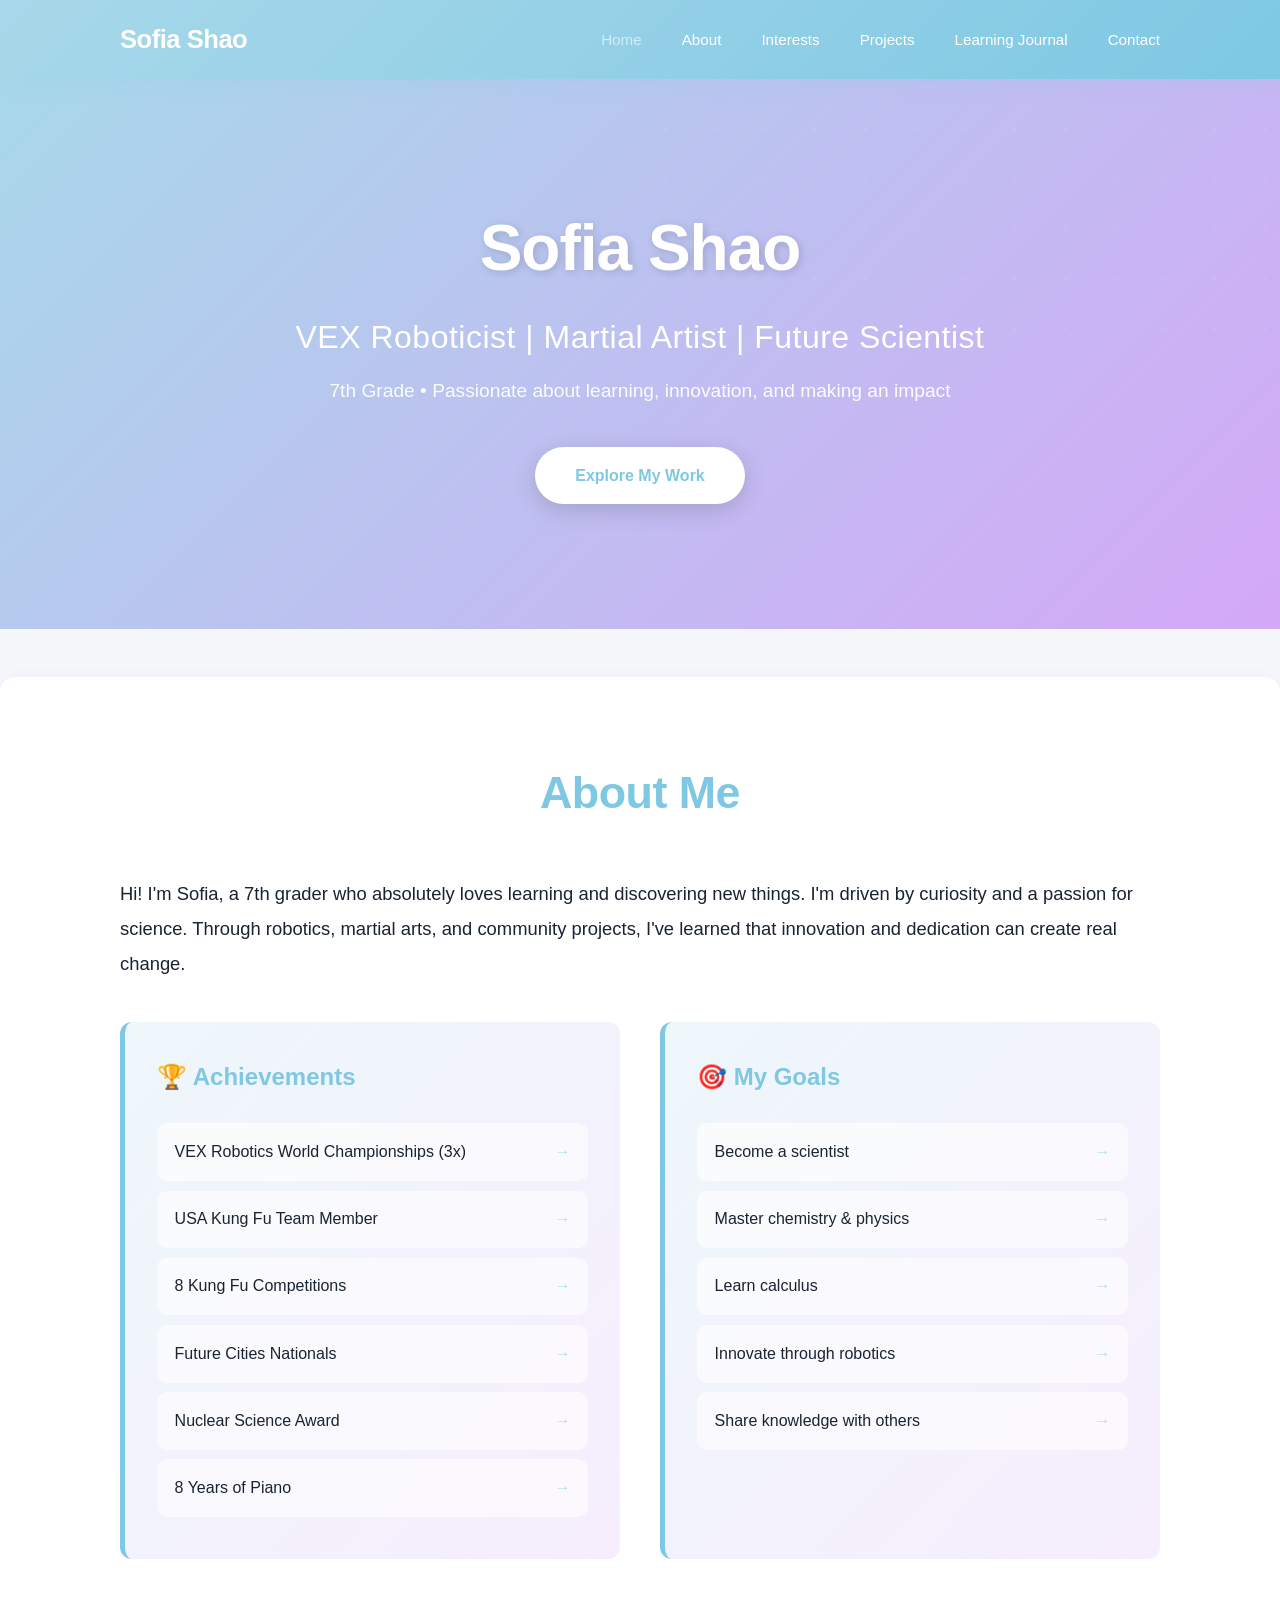
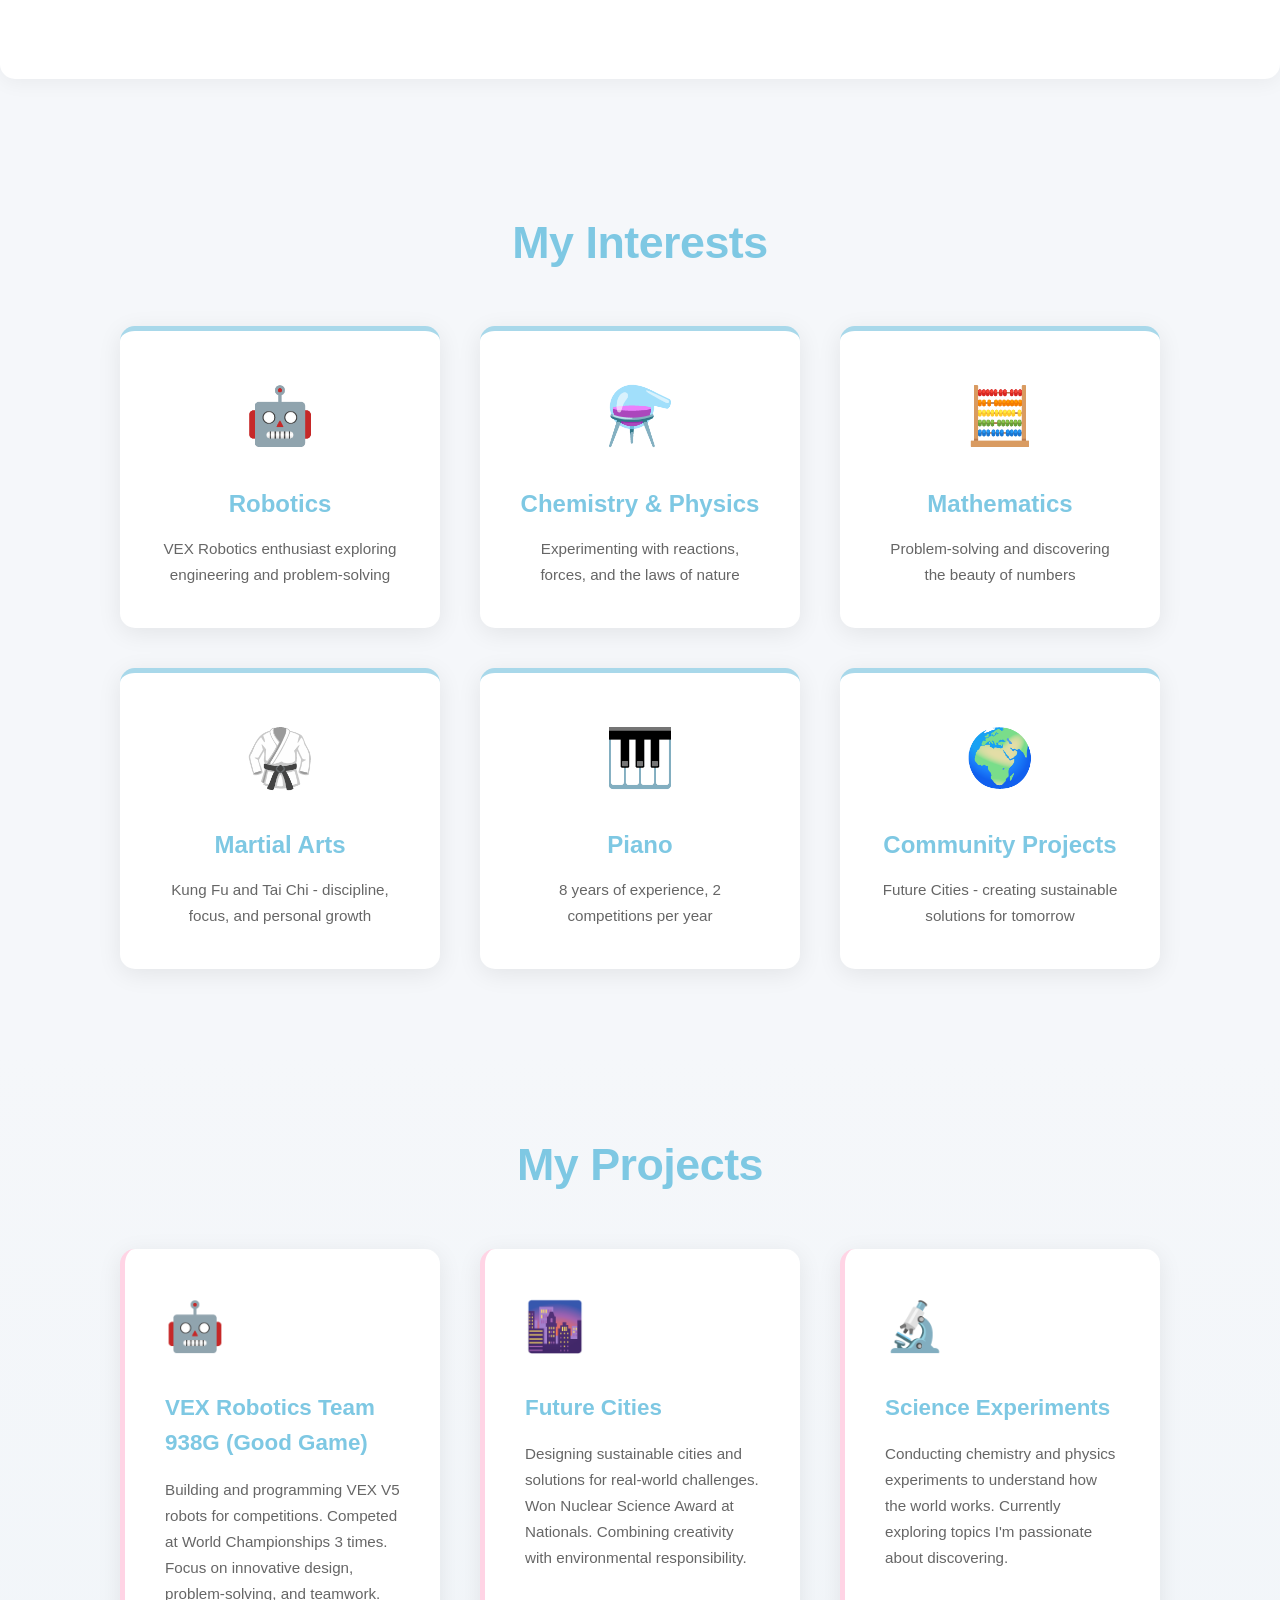
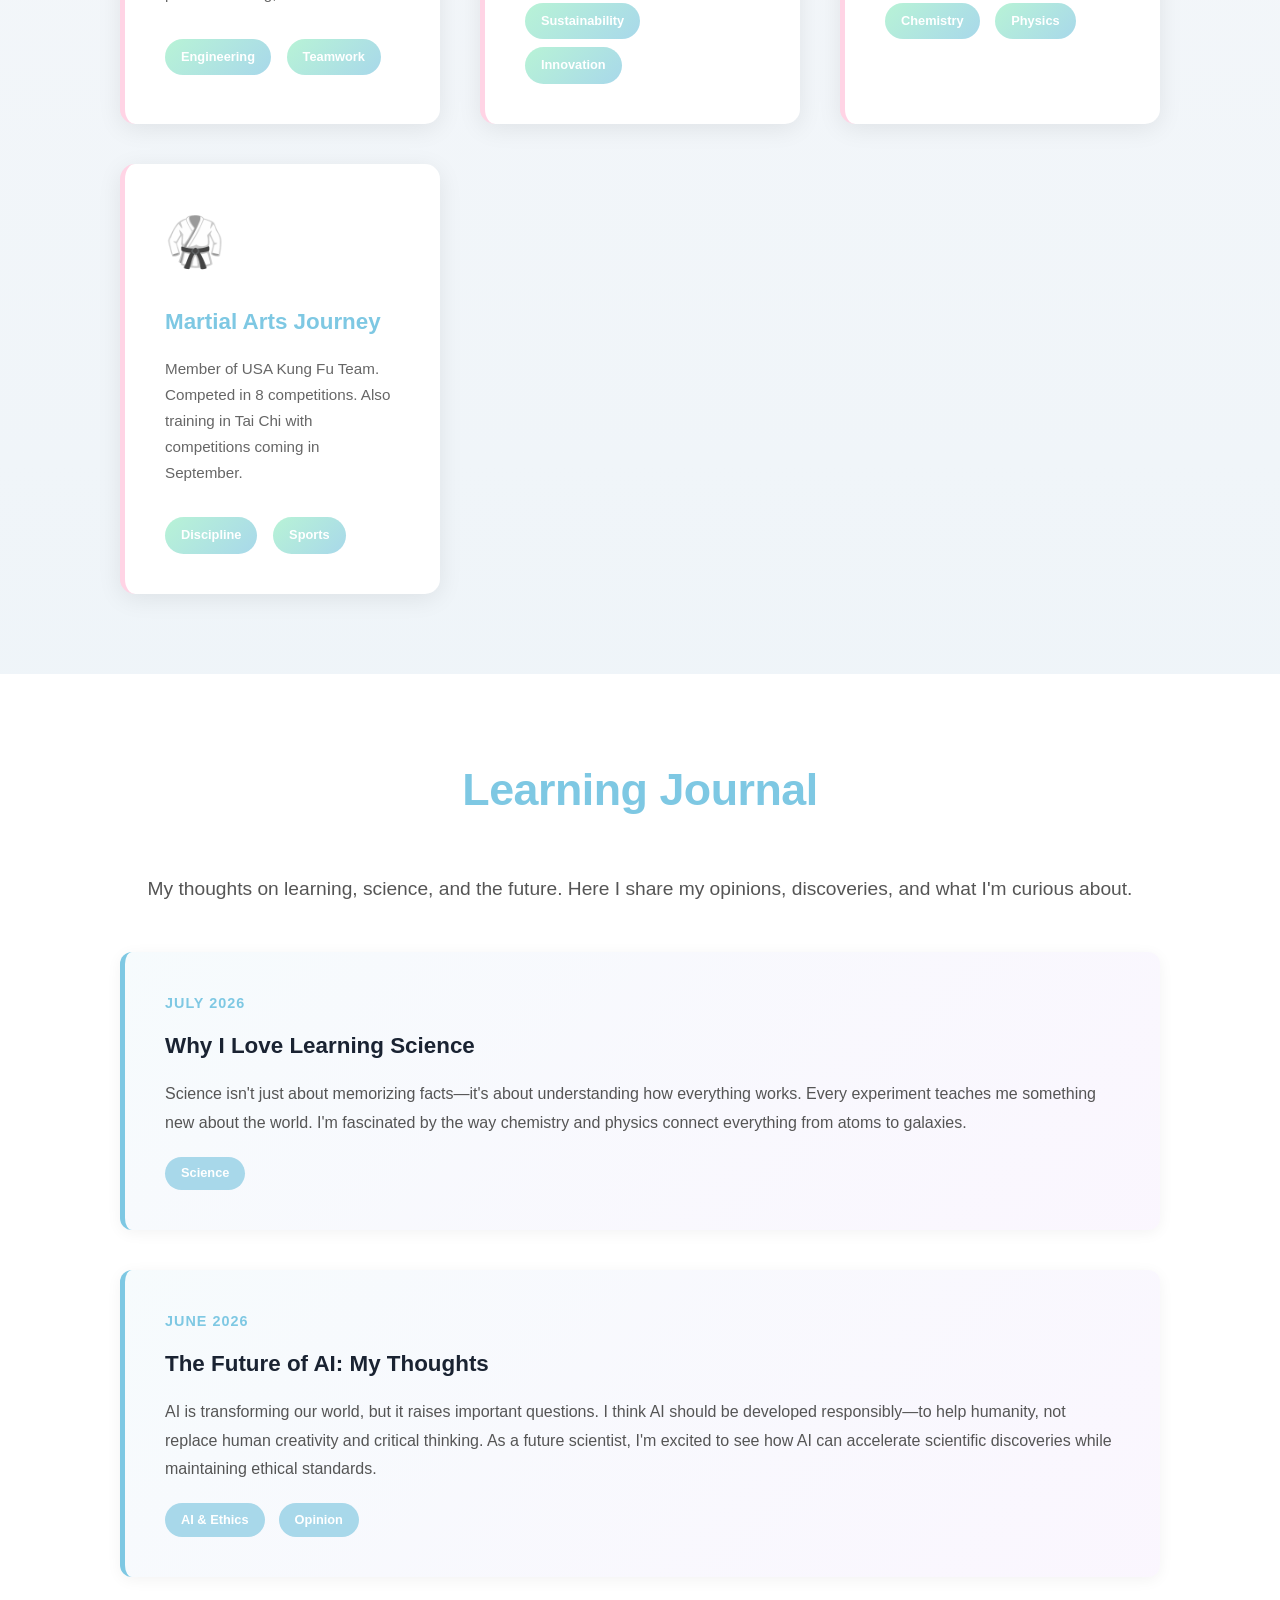
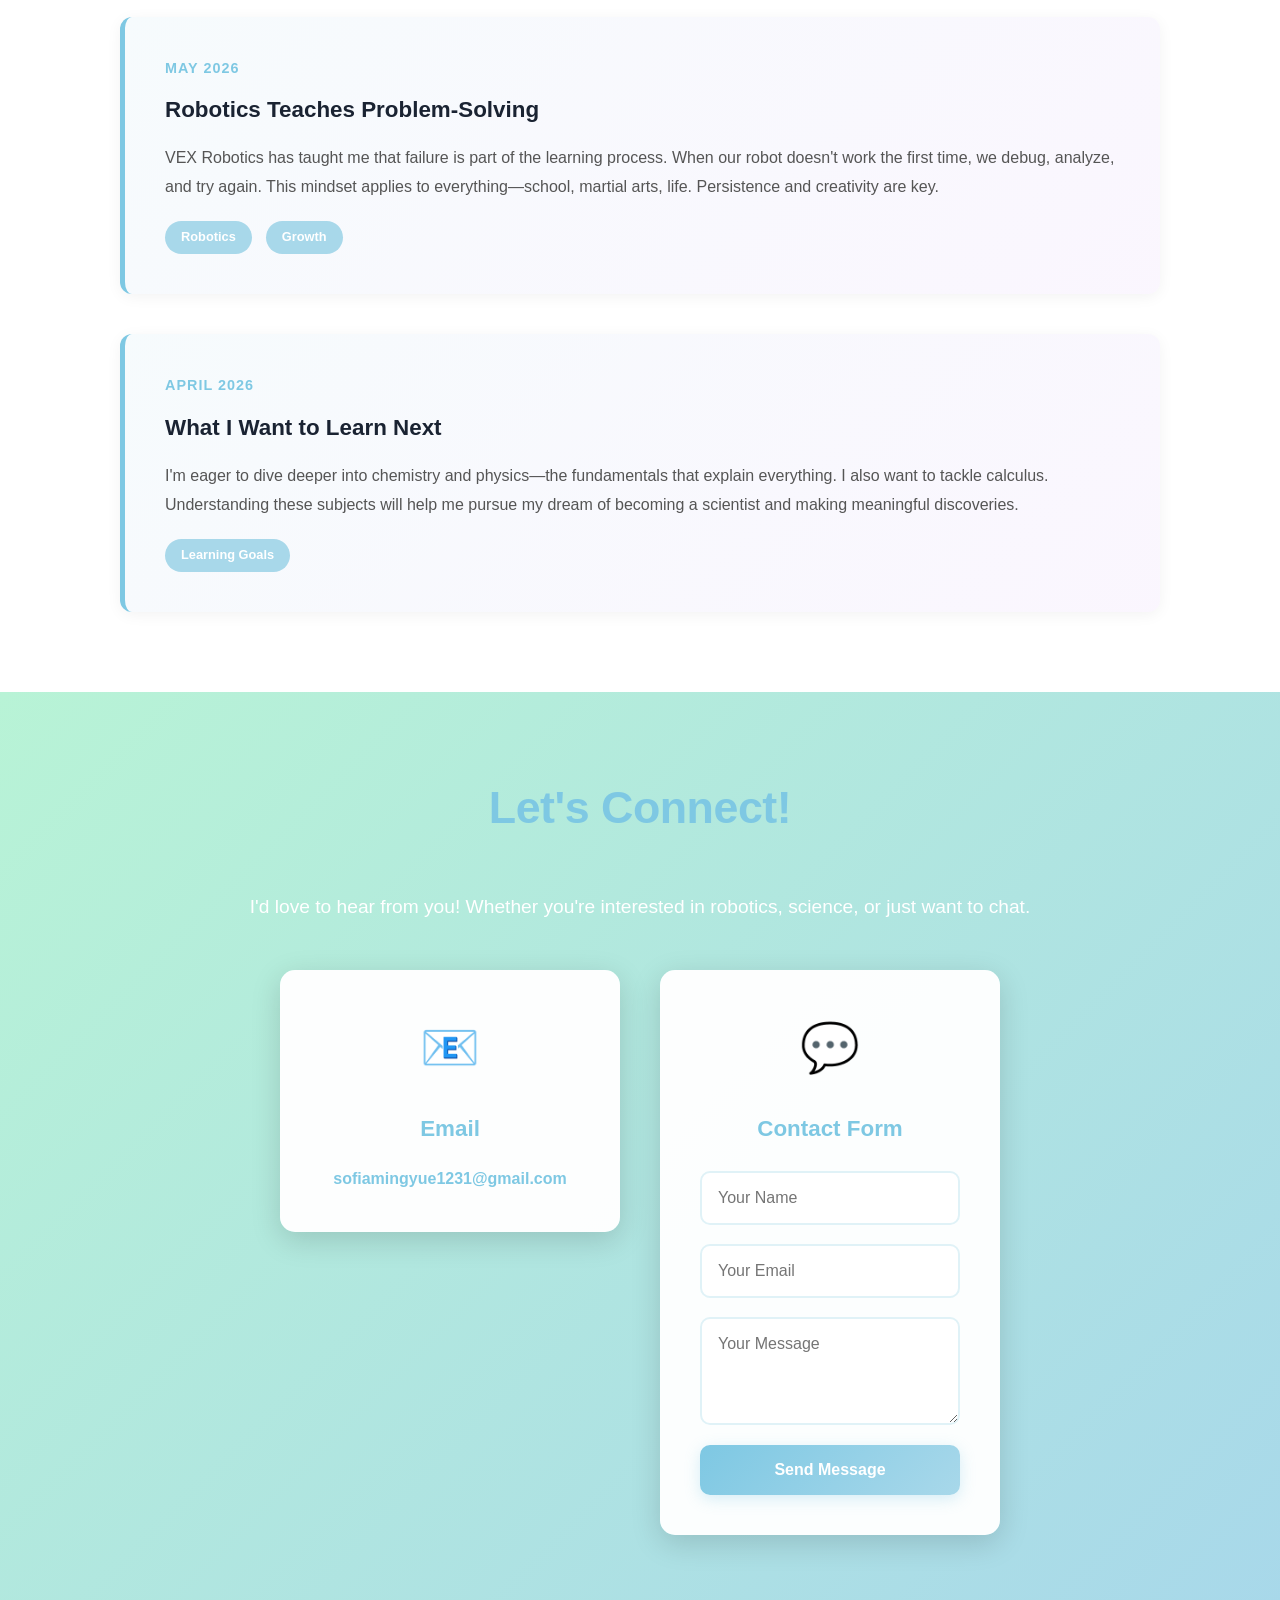
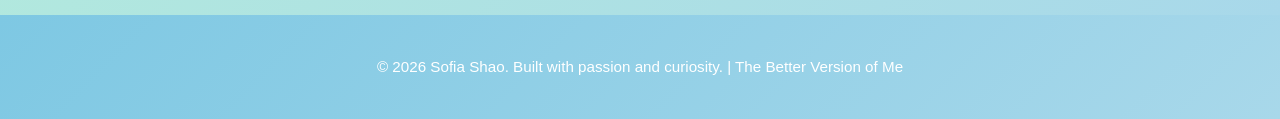
==== index.html @ 1c8fa4c9 "Make About list items clickable, each linking to its own detail page - Remove green checkmarks from " ====
<!DOCTYPE html>
<html lang="en">
<head>
    <meta charset="UTF-8">
    <meta name="viewport" content="width=device-width, initial-scale=1.0">
    <title>Sofia Shao - Future Scientist & Innovator</title>
    <link rel="stylesheet" href="style.css">
</head>
<body>
    <!-- NAVIGATION BAR -->
    <nav class="navbar">
        <div class="nav-container">
            <div class="logo">Sofia Shao</div>
            <ul class="nav-links">
                <li><a href="#home">Home</a></li>
                <li><a href="#about">About</a></li>
                <li><a href="#interests">Interests</a></li>
                <li><a href="#projects">Projects</a></li>
                <li><a href="#journal">Learning Journal</a></li>
                <li><a href="#contact">Contact</a></li>
            </ul>
        </div>
    </nav>

    <!-- HERO SECTION -->
    <section id="home" class="hero">
        <div class="hero-content">
            <h1 class="hero-title">Sofia Shao</h1>
            <p class="hero-subtitle">VEX Roboticist | Martial Artist | Future Scientist</p>
            <p class="hero-description">7th Grade • Passionate about learning, innovation, and making an impact</p>
            <a href="#projects" class="cta-button">Explore My Work</a>
        </div>
    </section>

    <!-- ABOUT ME SECTION -->
    <section id="about" class="about">
        <div class="container">
            <h2 class="section-title">About Me</h2>
            <div class="about-content">
                <p>Hi! I'm Sofia, a 7th grader who absolutely loves learning and discovering new things. I'm driven by curiosity and a passion for science. Through robotics, martial arts, and community projects, I've learned that innovation and dedication can create real change.</p>
                
                <div class="highlights">
                    <div class="highlight-box">
                        <h3>🏆 Achievements</h3>
                        <!-- Each item links to its own detail page in the details/ folder -->
                        <ul>
                            <li><a href="details/vex-robotics.html">VEX Robotics World Championships (3x)</a></li>
                            <li><a href="details/usa-kung-fu-team.html">USA Kung Fu Team Member</a></li>
                            <li><a href="details/kung-fu-competitions.html">8 Kung Fu Competitions</a></li>
                            <li><a href="details/future-cities.html">Future Cities Nationals</a></li>
                            <li><a href="details/nuclear-science-award.html">Nuclear Science Award</a></li>
                            <li><a href="details/piano.html">8 Years of Piano</a></li>
                        </ul>
                    </div>
                    <div class="highlight-box">
                        <h3>🎯 My Goals</h3>
                        <!-- Each item links to its own detail page in the details/ folder -->
                        <ul>
                            <li><a href="details/goal-scientist.html">Become a scientist</a></li>
                            <li><a href="details/goal-chemistry-physics.html">Master chemistry & physics</a></li>
                            <li><a href="details/goal-calculus.html">Learn calculus</a></li>
                            <li><a href="details/goal-robotics.html">Innovate through robotics</a></li>
                            <li><a href="details/goal-share-knowledge.html">Share knowledge with others</a></li>
                        </ul>
                    </div>
                </div>
            </div>
        </div>
    </section>

    <!-- INTERESTS SECTION -->
    <section id="interests" class="interests">
        <div class="container">
            <h2 class="section-title">My Interests</h2>
            <div class="interests-grid">
                <div class="interest-card">
                    <div class="interest-icon">🤖</div>
                    <h3>Robotics</h3>
                    <p>VEX Robotics enthusiast exploring engineering and problem-solving</p>
                </div>
                <div class="interest-card">
                    <div class="interest-icon">⚗️</div>
                    <h3>Chemistry & Physics</h3>
                    <p>Experimenting with reactions, forces, and the laws of nature</p>
                </div>
                <div class="interest-card">
                    <div class="interest-icon">🧮</div>
                    <h3>Mathematics</h3>
                    <p>Problem-solving and discovering the beauty of numbers</p>
                </div>
                <div class="interest-card">
                    <div class="interest-icon">🥋</div>
                    <h3>Martial Arts</h3>
                    <p>Kung Fu and Tai Chi - discipline, focus, and personal growth</p>
                </div>
                <div class="interest-card">
                    <div class="interest-icon">🎹</div>
                    <h3>Piano</h3>
                    <p>8 years of experience, 2 competitions per year</p>
                </div>
                <div class="interest-card">
                    <div class="interest-icon">🌍</div>
                    <h3>Community Projects</h3>
                    <p>Future Cities - creating sustainable solutions for tomorrow</p>
                </div>
            </div>
        </div>
    </section>

    <!-- PROJECTS SECTION -->
    <section id="projects" class="projects">
        <div class="container">
            <h2 class="section-title">My Projects</h2>
            <div class="projects-grid">
                <div class="project-card">
                    <div class="project-icon">🤖</div>
                    <h3>VEX Robotics Team 938G (Good Game)</h3>
                    <p>Building and programming VEX V5 robots for competitions. Competed at World Championships 3 times. Focus on innovative design, problem-solving, and teamwork.</p>
                    <span class="project-tag">Engineering</span>
                    <span class="project-tag">Teamwork</span>
                </div>
                <div class="project-card">
                    <div class="project-icon">🌆</div>
                    <h3>Future Cities</h3>
                    <p>Designing sustainable cities and solutions for real-world challenges. Won Nuclear Science Award at Nationals. Combining creativity with environmental responsibility.</p>
                    <span class="project-tag">Sustainability</span>
                    <span class="project-tag">Innovation</span>
                </div>
                <div class="project-card">
                    <div class="project-icon">🔬</div>
                    <h3>Science Experiments</h3>
                    <p>Conducting chemistry and physics experiments to understand how the world works. Currently exploring topics I'm passionate about discovering.</p>
                    <span class="project-tag">Chemistry</span>
                    <span class="project-tag">Physics</span>
                </div>
                <div class="project-card">
                    <div class="project-icon">🥋</div>
                    <h3>Martial Arts Journey</h3>
                    <p>Member of USA Kung Fu Team. Competed in 8 competitions. Also training in Tai Chi with competitions coming in September.</p>
                    <span class="project-tag">Discipline</span>
                    <span class="project-tag">Sports</span>
                </div>
            </div>
        </div>
    </section>

    <!-- LEARNING JOURNAL SECTION -->
    <section id="journal" class="journal">
        <div class="container">
            <h2 class="section-title">Learning Journal</h2>
            <p class="journal-intro">My thoughts on learning, science, and the future. Here I share my opinions, discoveries, and what I'm curious about.</p>
            
            <div class="journal-entries">
                <div class="journal-entry">
                    <div class="entry-date">July 2026</div>
                    <h3>Why I Love Learning Science</h3>
                    <p>Science isn't just about memorizing facts—it's about understanding how everything works. Every experiment teaches me something new about the world. I'm fascinated by the way chemistry and physics connect everything from atoms to galaxies.</p>
                    <span class="entry-tag">Science</span>
                </div>

                <div class="journal-entry">
                    <div class="entry-date">June 2026</div>
                    <h3>The Future of AI: My Thoughts</h3>
                    <p>AI is transforming our world, but it raises important questions. I think AI should be developed responsibly—to help humanity, not replace human creativity and critical thinking. As a future scientist, I'm excited to see how AI can accelerate scientific discoveries while maintaining ethical standards.</p>
                    <span class="entry-tag">AI & Ethics</span>
                    <span class="entry-tag">Opinion</span>
                </div>

                <div class="journal-entry">
                    <div class="entry-date">May 2026</div>
                    <h3>Robotics Teaches Problem-Solving</h3>
                    <p>VEX Robotics has taught me that failure is part of the learning process. When our robot doesn't work the first time, we debug, analyze, and try again. This mindset applies to everything—school, martial arts, life. Persistence and creativity are key.</p>
                    <span class="entry-tag">Robotics</span>
                    <span class="entry-tag">Growth</span>
                </div>

                <div class="journal-entry">
                    <div class="entry-date">April 2026</div>
                    <h3>What I Want to Learn Next</h3>
                    <p>I'm eager to dive deeper into chemistry and physics—the fundamentals that explain everything. I also want to tackle calculus. Understanding these subjects will help me pursue my dream of becoming a scientist and making meaningful discoveries.</p>
                    <span class="entry-tag">Learning Goals</span>
                </div>
            </div>
        </div>
    </section>

    <!-- CONTACT SECTION -->
    <section id="contact" class="contact">
        <div class="container">
            <h2 class="section-title">Let's Connect!</h2>
            <p class="contact-intro">I'd love to hear from you! Whether you're interested in robotics, science, or just want to chat.</p>
            
            <div class="contact-methods">
                <div class="contact-card">
                    <div class="contact-icon">📧</div>
                    <h3>Email</h3>
                    <p><a href="mailto:sofiamingyue1231@gmail.com">sofiamingyue1231@gmail.com</a></p>
                </div>

                <div class="contact-card">
                    <div class="contact-icon">💬</div>
                    <h3>Contact Form</h3>
                    <form class="contact-form" action="https://formspree.io/f/mykqqjeo" method="POST">
                        <input type="text" name="name" placeholder="Your Name" required>
                        <input type="email" name="email" placeholder="Your Email" required>
                        <textarea name="message" placeholder="Your Message" rows="4" required></textarea>
                        <button type="submit" class="submit-button">Send Message</button>
                    </form>
                </div>
            </div>
        </div>
    </section>

    <!-- FOOTER -->
    <footer class="footer">
        <div class="container">
            <p>&copy; 2026 Sofia Shao. Built with passion and curiosity. | The Better Version of Me</p>
        </div>
    </footer>

    <script src="script.js"></script>
</body>
</html>
---- style.css ----
/* ===================================
   GENERAL STYLES & VARIABLES
   =================================== */

:root {
    /* Color palette - light blue and pastel colors */
    --primary-blue: #a8d8ea;
    --secondary-blue: #7ec8e3;
    --accent-pink: #ffd4e5;
    --accent-purple: #d4a8f7;
    --accent-green: #b8f3d6;
    --white: #ffffff;
    --dark-text: #1a2332;
    --light-gray: #f5f7fa;
    --border-color: #e0f2f7;
}

* {
    margin: 0;
    padding: 0;
    box-sizing: border-box;
}

html {
    scroll-behavior: smooth;
}

body {
    font-family: 'Segoe UI', Tahoma, Geneva, Verdana, sans-serif;
    color: var(--dark-text);
    background-color: var(--light-gray);
    line-height: 1.6;
}

.container {
    max-width: 1100px;
    margin: 0 auto;
    padding: 0 30px;
}

/* ===================================
   NAVIGATION BAR
   =================================== */

.navbar {
    background: linear-gradient(135deg, var(--primary-blue) 0%, var(--secondary-blue) 100%);
    padding: 1.2rem 0;
    position: sticky;
    top: 0;
    box-shadow: 0 4px 20px rgba(126, 200, 227, 0.15);
    z-index: 1000;
}

.nav-container {
    max-width: 1100px;
    margin: 0 auto;
    padding: 0 30px;
    display: flex;
    justify-content: space-between;
    align-items: center;
}

.logo {
    font-size: 1.6rem;
    font-weight: 700;
    color: var(--white);
    letter-spacing: -0.5px;
}

.nav-links {
    display: flex;
    list-style: none;
    gap: 2.5rem;
}

.nav-links a {
    color: var(--white);
    text-decoration: none;
    font-weight: 500;
    font-size: 0.95rem;
    transition: opacity 0.3s ease, text-shadow 0.3s ease;
}

.nav-links a:hover {
    opacity: 0.85;
    text-shadow: 0 2px 8px rgba(0, 0, 0, 0.15);
}

/* Mobile responsive - hide nav on small screens */
@media (max-width: 768px) {
    .nav-links {
        gap: 1.2rem;
        font-size: 0.9rem;
    }
    
    .logo {
        font-size: 1.3rem;
    }
}

/* ===================================
   HERO SECTION
   =================================== */

.hero {
    background: linear-gradient(135deg, var(--primary-blue) 0%, var(--accent-purple) 100%);
    color: var(--white);
    padding: 7rem 30px;
    text-align: center;
    min-height: 550px;
    display: flex;
    align-items: center;
    justify-content: center;
    position: relative;
    overflow: hidden;
}

.hero::before {
    content: '';
    position: absolute;
    top: -50%;
    right: -50%;
    width: 100%;
    height: 100%;
    background: radial-gradient(circle, rgba(255,255,255,0.1) 1px, transparent 1px);
    background-size: 50px 50px;
}

.hero-content {
    animation: fadeInDown 1s ease-out;
    position: relative;
    z-index: 1;
}

.hero-title {
    font-size: 4rem;
    font-weight: 800;
    margin-bottom: 0.8rem;
    text-shadow: 2px 2px 8px rgba(0, 0, 0, 0.15);
    letter-spacing: -1px;
}

.hero-subtitle {
    font-size: 2rem;
    margin-bottom: 0.8rem;
    font-weight: 400;
    letter-spacing: 0.5px;
}

.hero-description {
    font-size: 1.2rem;
    margin-bottom: 2.5rem;
    opacity: 0.95;
    font-weight: 300;
}

.cta-button {
    display: inline-block;
    background-color: var(--white);
    color: var(--secondary-blue);
    padding: 1rem 2.5rem;
    border-radius: 50px;
    text-decoration: none;
    font-weight: 700;
    transition: transform 0.3s ease, box-shadow 0.3s ease;
    box-shadow: 0 6px 25px rgba(0, 0, 0, 0.15);
    font-size: 1rem;
    /* position + overflow let the ripple effect stay inside the button */
    position: relative;
    overflow: hidden;
}

.cta-button:hover {
    transform: translateY(-4px);
    box-shadow: 0 10px 35px rgba(0, 0, 0, 0.25);
}

/* ===================================
   SECTION TITLES
   =================================== */

.section-title {
    font-size: 2.8rem;
    color: var(--secondary-blue);
    margin-bottom: 3rem;
    text-align: center;
    font-weight: 800;
    letter-spacing: -0.5px;
}

/* ===================================
   ABOUT ME SECTION
   =================================== */

.about {
    padding: 5rem 30px;
    background-color: var(--white);
    margin: 3rem 0;
    border-radius: 15px;
    box-shadow: 0 4px 20px rgba(0, 0, 0, 0.05);
}

.about-content {
    font-size: 1.15rem;
    line-height: 1.9;
    margin-bottom: 2.5rem;
    color: var(--dark-text);
}

.highlights {
    display: grid;
    grid-template-columns: 1fr 1fr;
    gap: 2.5rem;
    margin-top: 2.5rem;
}

.highlight-box {
    background: linear-gradient(135deg, rgba(168, 216, 234, 0.2) 0%, rgba(212, 168, 247, 0.2) 100%);
    padding: 2rem;
    border-radius: 12px;
    border-left: 5px solid var(--secondary-blue);
    transition: transform 0.3s ease;
}

.highlight-box:hover {
    transform: translateX(5px);
}

.highlight-box h3 {
    color: var(--secondary-blue);
    margin-bottom: 1.5rem;
    font-size: 1.5rem;
    font-weight: 700;
}

.highlight-box ul {
    list-style: none;
}

.highlight-box li {
    margin: 0.6rem 0;
    font-size: 1rem;
}

/* Each list item is now a clickable "button" that opens its detail page.
   The green checkmark was removed and replaced with a hover arrow (→). */
.highlight-box li a {
    display: flex;
    align-items: center;
    justify-content: space-between;
    gap: 0.8rem;
    padding: 0.85rem 1.1rem;
    background-color: rgba(255, 255, 255, 0.65);
    border-radius: 10px;
    color: var(--dark-text);
    text-decoration: none;
    font-weight: 500;
    transition: background-color 0.25s ease, transform 0.25s ease, box-shadow 0.25s ease;
}

.highlight-box li a:hover {
    background-color: var(--white);
    transform: translateX(4px);
    box-shadow: 0 4px 15px rgba(126, 200, 227, 0.25);
}

/* The little arrow that shows the item is clickable */
.highlight-box li a::after {
    content: "→";
    color: var(--secondary-blue);
    font-weight: 700;
    opacity: 0.55;
    transition: transform 0.25s ease, opacity 0.25s ease;
}

.highlight-box li a:hover::after {
    transform: translateX(4px);
    opacity: 1;
}

@media (max-width: 768px) {
    .highlights {
        grid-template-columns: 1fr;
    }
    
    .section-title {
        font-size: 2.2rem;
    }
}

/* ===================================
   INTERESTS SECTION
   =================================== */

.interests {
    padding: 5rem 30px;
}

.interests-grid {
    display: grid;
    grid-template-columns: repeat(auto-fit, minmax(300px, 1fr));
    gap: 2.5rem;
}

.interest-card {
    background-color: var(--white);
    padding: 2.5rem;
    border-radius: 15px;
    text-align: center;
    box-shadow: 0 5px 25px rgba(0, 0, 0, 0.08);
    transition: transform 0.3s ease, box-shadow 0.3s ease;
    border-top: 5px solid var(--primary-blue);
}

.interest-card:hover {
    transform: translateY(-8px);
    box-shadow: 0 15px 40px rgba(126, 200, 227, 0.2);
}

.interest-icon {
    font-size: 3.5rem;
    margin-bottom: 1.5rem;
}

.interest-card h3 {
    color: var(--secondary-blue);
    margin-bottom: 0.8rem;
    font-size: 1.5rem;
    font-weight: 700;
}

.interest-card p {
    color: #666;
    font-size: 0.95rem;
    line-height: 1.7;
}

/* ===================================
   PROJECTS SECTION
   =================================== */

.projects {
    padding: 5rem 30px;
    background: linear-gradient(180deg, var(--light-gray) 0%, rgba(168, 216, 234, 0.08) 100%);
}

.projects-grid {
    display: grid;
    grid-template-columns: repeat(auto-fit, minmax(300px, 1fr));
    gap: 2.5rem;
}

.project-card {
    background-color: var(--white);
    padding: 2.5rem;
    border-radius: 15px;
    box-shadow: 0 5px 25px rgba(0, 0, 0, 0.08);
    transition: transform 0.3s ease, box-shadow 0.3s ease;
    border-left: 5px solid var(--accent-pink);
}

.project-card:hover {
    transform: translateY(-8px);
    box-shadow: 0 15px 40px rgba(255, 212, 229, 0.2);
}

.project-icon {
    font-size: 3rem;
    margin-bottom: 1.5rem;
}

.project-card h3 {
    color: var(--secondary-blue);
    margin-bottom: 1rem;
    font-size: 1.4rem;
    font-weight: 700;
}

.project-card p {
    color: #666;
    margin-bottom: 1.5rem;
    font-size: 0.95rem;
    line-height: 1.7;
}

.project-tag {
    display: inline-block;
    background: linear-gradient(135deg, var(--accent-green), var(--primary-blue));
    color: var(--white);
    padding: 0.5rem 1rem;
    border-radius: 25px;
    font-size: 0.8rem;
    margin-right: 0.7rem;
    margin-top: 0.5rem;
    font-weight: 600;
}

/* ===================================
   LEARNING JOURNAL SECTION
   =================================== */

.journal {
    padding: 5rem 30px;
    background-color: var(--white);
}

.journal-intro {
    text-align: center;
    font-size: 1.2rem;
    color: #555;
    margin-bottom: 3rem;
    font-weight: 300;
}

.journal-entries {
    display: grid;
    grid-template-columns: 1fr;
    gap: 2.5rem;
}

.journal-entry {
    background: linear-gradient(135deg, rgba(168, 216, 234, 0.1) 0%, rgba(212, 168, 247, 0.1) 100%);
    padding: 2.5rem;
    border-radius: 12px;
    border-left: 5px solid var(--secondary-blue);
    transition: transform 0.3s ease, box-shadow 0.3s ease;
    box-shadow: 0 3px 15px rgba(0, 0, 0, 0.05);
}

.journal-entry:hover {
    transform: translateX(8px);
    box-shadow: 0 8px 25px rgba(126, 200, 227, 0.15);
}

.entry-date {
    color: var(--secondary-blue);
    font-weight: 700;
    font-size: 0.9rem;
    margin-bottom: 0.8rem;
    text-transform: uppercase;
    letter-spacing: 1px;
}

.journal-entry h3 {
    color: var(--dark-text);
    margin-bottom: 1rem;
    font-size: 1.4rem;
    font-weight: 700;
}

.journal-entry p {
    color: #555;
    line-height: 1.8;
    margin-bottom: 1.2rem;
}

.entry-tag {
    display: inline-block;
    background-color: var(--primary-blue);
    color: var(--white);
    padding: 0.4rem 1rem;
    border-radius: 20px;
    font-size: 0.8rem;
    margin-right: 0.6rem;
    font-weight: 600;
}

/* ===================================
   CONTACT SECTION
   =================================== */

.contact {
    padding: 5rem 30px;
    background: linear-gradient(135deg, var(--accent-green) 0%, var(--primary-blue) 100%);
    color: var(--white);
}

.contact-intro {
    text-align: center;
    font-size: 1.2rem;
    margin-bottom: 3rem;
    font-weight: 300;
}

.contact-methods {
    display: grid;
    grid-template-columns: repeat(auto-fit, minmax(300px, 1fr));
    gap: 2.5rem;
    /* auto side-margins center the two cards so they don't stretch too wide */
    margin: 2.5rem auto 0;
    max-width: 720px;
    /* 'start' lets each card shrink to its own height instead of
       stretching tall and leaving empty space (e.g. the short Email card) */
    align-items: start;
}

.contact-card {
    background-color: rgba(255, 255, 255, 0.97);
    color: var(--dark-text);
    padding: 2.5rem;
    border-radius: 15px;
    text-align: center;
    box-shadow: 0 8px 30px rgba(0, 0, 0, 0.15);
    transition: transform 0.3s ease, box-shadow 0.3s ease;
}

.contact-card:hover {
    transform: translateY(-8px);
    box-shadow: 0 15px 45px rgba(0, 0, 0, 0.2);
}

.contact-icon {
    font-size: 3rem;
    margin-bottom: 1.5rem;
}

.contact-card h3 {
    color: var(--secondary-blue);
    margin-bottom: 1.2rem;
    font-size: 1.4rem;
    font-weight: 700;
}

.contact-card a {
    color: var(--secondary-blue);
    text-decoration: none;
    font-weight: 700;
    transition: opacity 0.3s ease;
    font-size: 1rem;
}

.contact-card a:hover {
    opacity: 0.75;
}

.contact-note {
    font-size: 0.8rem;
    color: #999;
    margin-top: 0.7rem;
}

.social-links {
    display: flex;
    justify-content: center;
    gap: 1.2rem;
    margin: 1.5rem 0;
}

.social-link {
    display: inline-block;
    background: linear-gradient(135deg, var(--primary-blue), var(--secondary-blue));
    color: var(--white);
    padding: 0.7rem 1.4rem;
    border-radius: 25px;
    text-decoration: none;
    font-weight: 700;
    transition: transform 0.3s ease, box-shadow 0.3s ease;
    font-size: 0.95rem;
    box-shadow: 0 4px 15px rgba(0, 0, 0, 0.1);
}

.social-link:hover {
    transform: scale(1.08);
    box-shadow: 0 6px 20px rgba(0, 0, 0, 0.15);
}

/* CONTACT FORM STYLES */

.contact-form {
    display: flex;
    flex-direction: column;
    gap: 1.2rem;
    margin-top: 1.5rem;
}

.contact-form input,
.contact-form textarea {
    padding: 1rem;
    border: 2px solid var(--border-color);
    border-radius: 10px;
    font-family: inherit;
    font-size: 1rem;
    transition: border-color 0.3s ease, box-shadow 0.3s ease;
    background-color: rgba(255, 255, 255, 0.98);
}

.contact-form input:focus,
.contact-form textarea:focus {
    outline: none;
    border-color: var(--secondary-blue);
    box-shadow: 0 0 0 3px rgba(126, 200, 227, 0.1);
}

.submit-button {
    background: linear-gradient(135deg, var(--secondary-blue), var(--primary-blue));
    color: var(--white);
    padding: 1rem;
    border: none;
    border-radius: 10px;
    font-weight: 700;
    cursor: pointer;
    transition: transform 0.3s ease, box-shadow 0.3s ease;
    font-size: 1rem;
    box-shadow: 0 4px 15px rgba(126, 200, 227, 0.3);
    /* position + overflow let the ripple effect stay inside the button */
    position: relative;
    overflow: hidden;
}

.submit-button:hover {
    transform: translateY(-3px);
    box-shadow: 0 8px 25px rgba(126, 200, 227, 0.5);
}

/* ===================================
   RIPPLE EFFECT (the little splash when you click a button)
   The <span class="ripple"> is created by script.js on click.
   'currentColor' makes the ripple match each button's text color,
   so it shows up on both the white and the blue buttons.
   =================================== */

.ripple {
    position: absolute;
    border-radius: 50%;
    background: currentColor;
    opacity: 0.35;
    transform: scale(0);
    animation: rippleEffect 0.6s ease-out;
    pointer-events: none;
}

@keyframes rippleEffect {
    to {
        transform: scale(2.5);
        opacity: 0;
    }
}

/* ===================================
   FOOTER
   =================================== */

.footer {
    background: linear-gradient(135deg, var(--secondary-blue), var(--primary-blue));
    color: var(--white);
    text-align: center;
    padding: 2.5rem 30px;
    font-size: 0.95rem;
    font-weight: 500;
}

/* ===================================
   DETAIL PAGES (one page per achievement / goal)
   =================================== */

.detail {
    padding: 4rem 30px 5rem;
    min-height: 72vh;
}

.detail-back {
    display: inline-block;
    color: var(--secondary-blue);
    text-decoration: none;
    font-weight: 700;
    margin-bottom: 2rem;
    transition: transform 0.25s ease;
}

.detail-back:hover {
    transform: translateX(-4px);
}

.detail-icon {
    font-size: 4.5rem;
    text-align: center;
    margin-bottom: 0.8rem;
}

.detail-title {
    font-size: 2.6rem;
    color: var(--secondary-blue);
    text-align: center;
    font-weight: 800;
    letter-spacing: -0.5px;
    margin-bottom: 2.5rem;
}

.detail-body {
    background: linear-gradient(135deg, rgba(168, 216, 234, 0.12) 0%, rgba(212, 168, 247, 0.12) 100%);
    border-left: 5px solid var(--secondary-blue);
    border-radius: 12px;
    padding: 2.5rem;
    font-size: 1.15rem;
    line-height: 1.9;
    color: var(--dark-text);
    box-shadow: 0 3px 15px rgba(0, 0, 0, 0.05);
    margin-bottom: 2.5rem;
}

.detail-body p {
    margin-bottom: 1.2rem;
}

.detail-body p:last-child {
    margin-bottom: 0;
}

/* Center the "Back to Home" button at the bottom of a detail page */
.detail .cta-button {
    display: block;
    width: -moz-fit-content;
    width: fit-content;
    margin: 0 auto;
}

@media (max-width: 768px) {
    .detail-title {
        font-size: 2rem;
    }

    .detail-body {
        padding: 1.8rem;
        font-size: 1.05rem;
    }
}

/* ===================================
   ANIMATIONS
   =================================== */

@keyframes fadeInDown {
    from {
        opacity: 0;
        transform: translateY(-30px);
    }
    to {
        opacity: 1;
        transform: translateY(0);
    }
}

@keyframes slideIn {
    from {
        opacity: 0;
        transform: translateX(-20px);
    }
    to {
        opacity: 1;
        transform: translateX(0);
    }
}

/* ===================================
   MOBILE RESPONSIVE
   =================================== */

@media (max-width: 768px) {
    .hero {
        padding: 4rem 20px;
        min-height: 450px;
    }

    .hero-title {
        font-size: 2.8rem;
    }

    .hero-subtitle {
        font-size: 1.5rem;
    }

    .hero-description {
        font-size: 1rem;
    }

    .section-title {
        font-size: 2rem;
        margin-bottom: 2.5rem;
    }

    .about,
    .interests,
    .projects,
    .journal,
    .contact {
        padding: 3.5rem 20px;
    }

    .interests-grid,
    .projects-grid,
    .contact-methods {
        grid-template-columns: 1fr;
        gap: 2rem;
    }

    .highlights {
        grid-template-columns: 1fr;
        gap: 1.5rem;
    }
}

@media (max-width: 480px) {
    .nav-links {
        flex-direction: column;
        gap: 0.8rem;
    }

    .hero {
        padding: 2.5rem 15px;
        min-height: 350px;
    }

    .hero-title {
        font-size: 2rem;
    }

    .hero-subtitle {
        font-size: 1.2rem;
    }

    .section-title {
        font-size: 1.8rem;
    }

    .about,
    .interests,
    .projects,
    .journal,
    .contact {
        padding: 2.5rem 15px;
    }

    .cta-button {
        padding: 0.8rem 2rem;
        font-size: 0.95rem;
    }

    .contact-card {
        padding: 2rem;
    }

    .social-links {
        gap: 0.8rem;
    }

    .social-link {
        padding: 0.6rem 1.2rem;
        font-size: 0.85rem;
    }
}
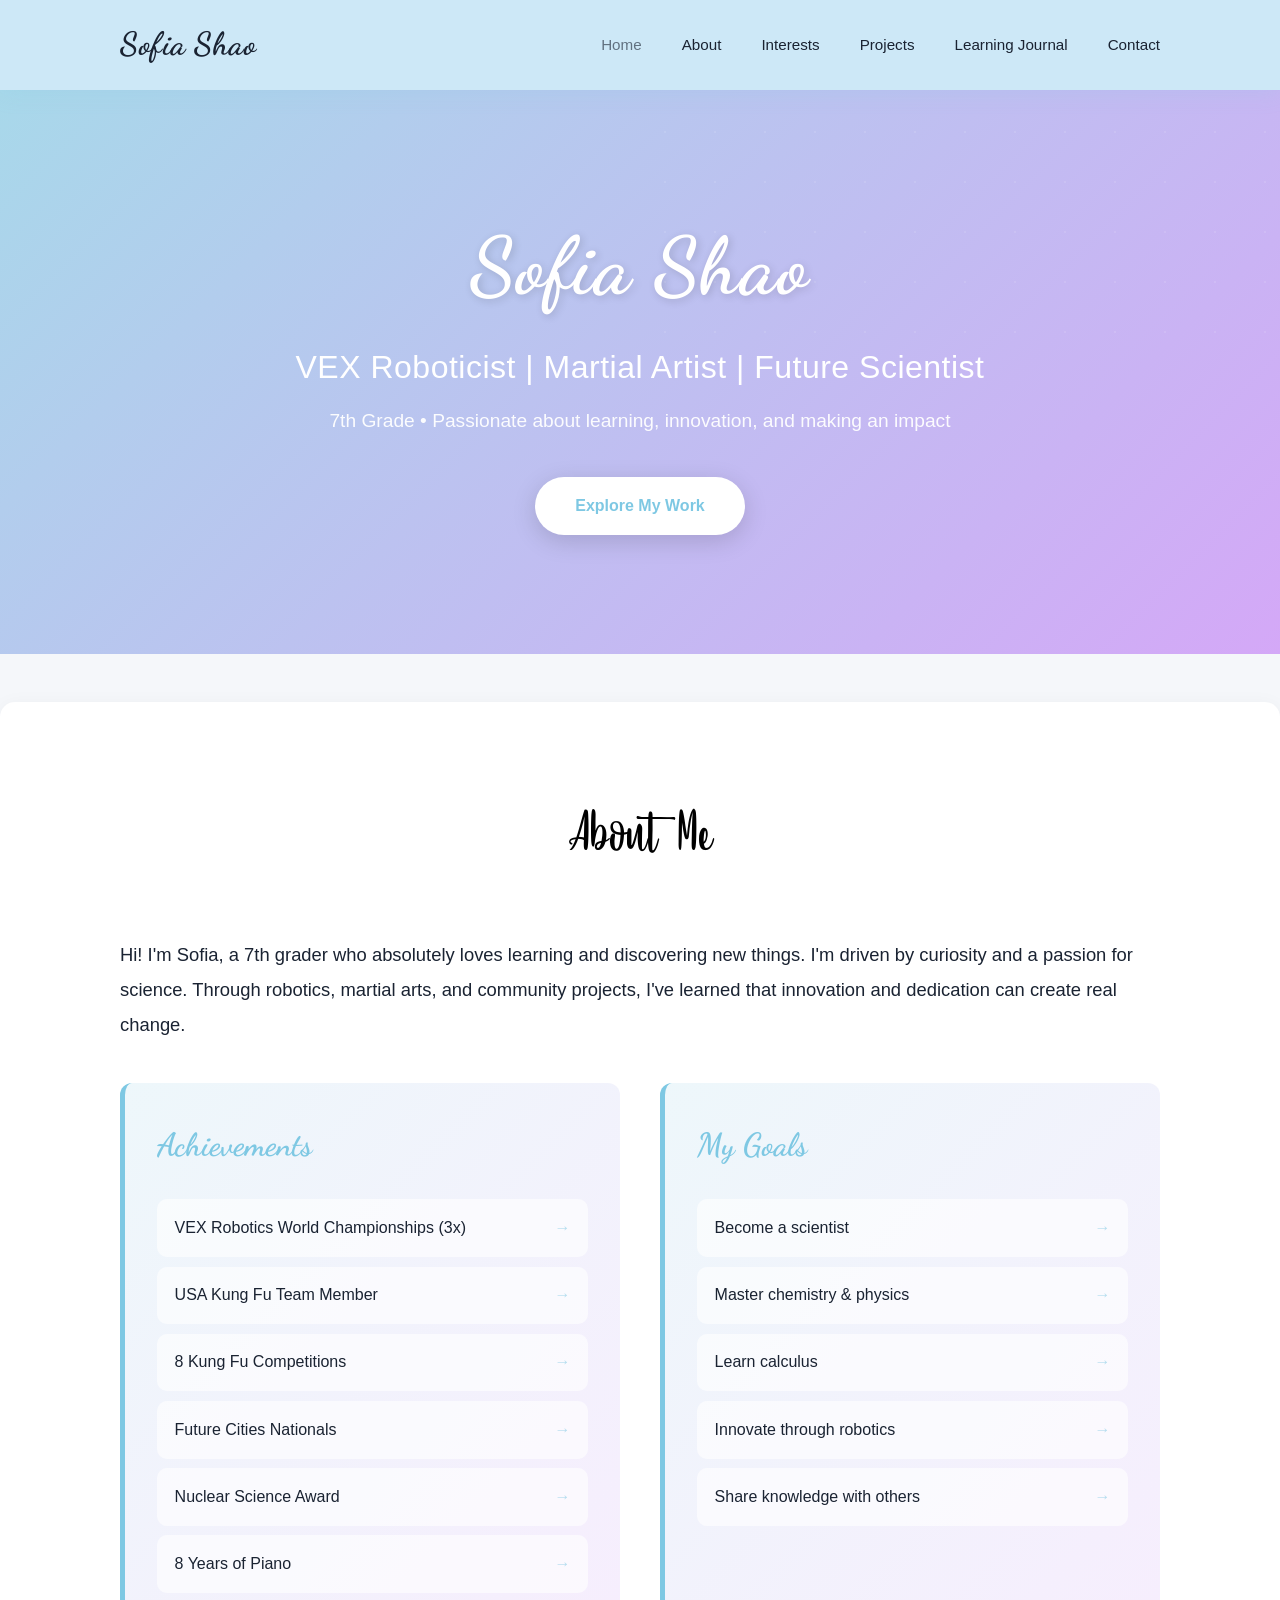
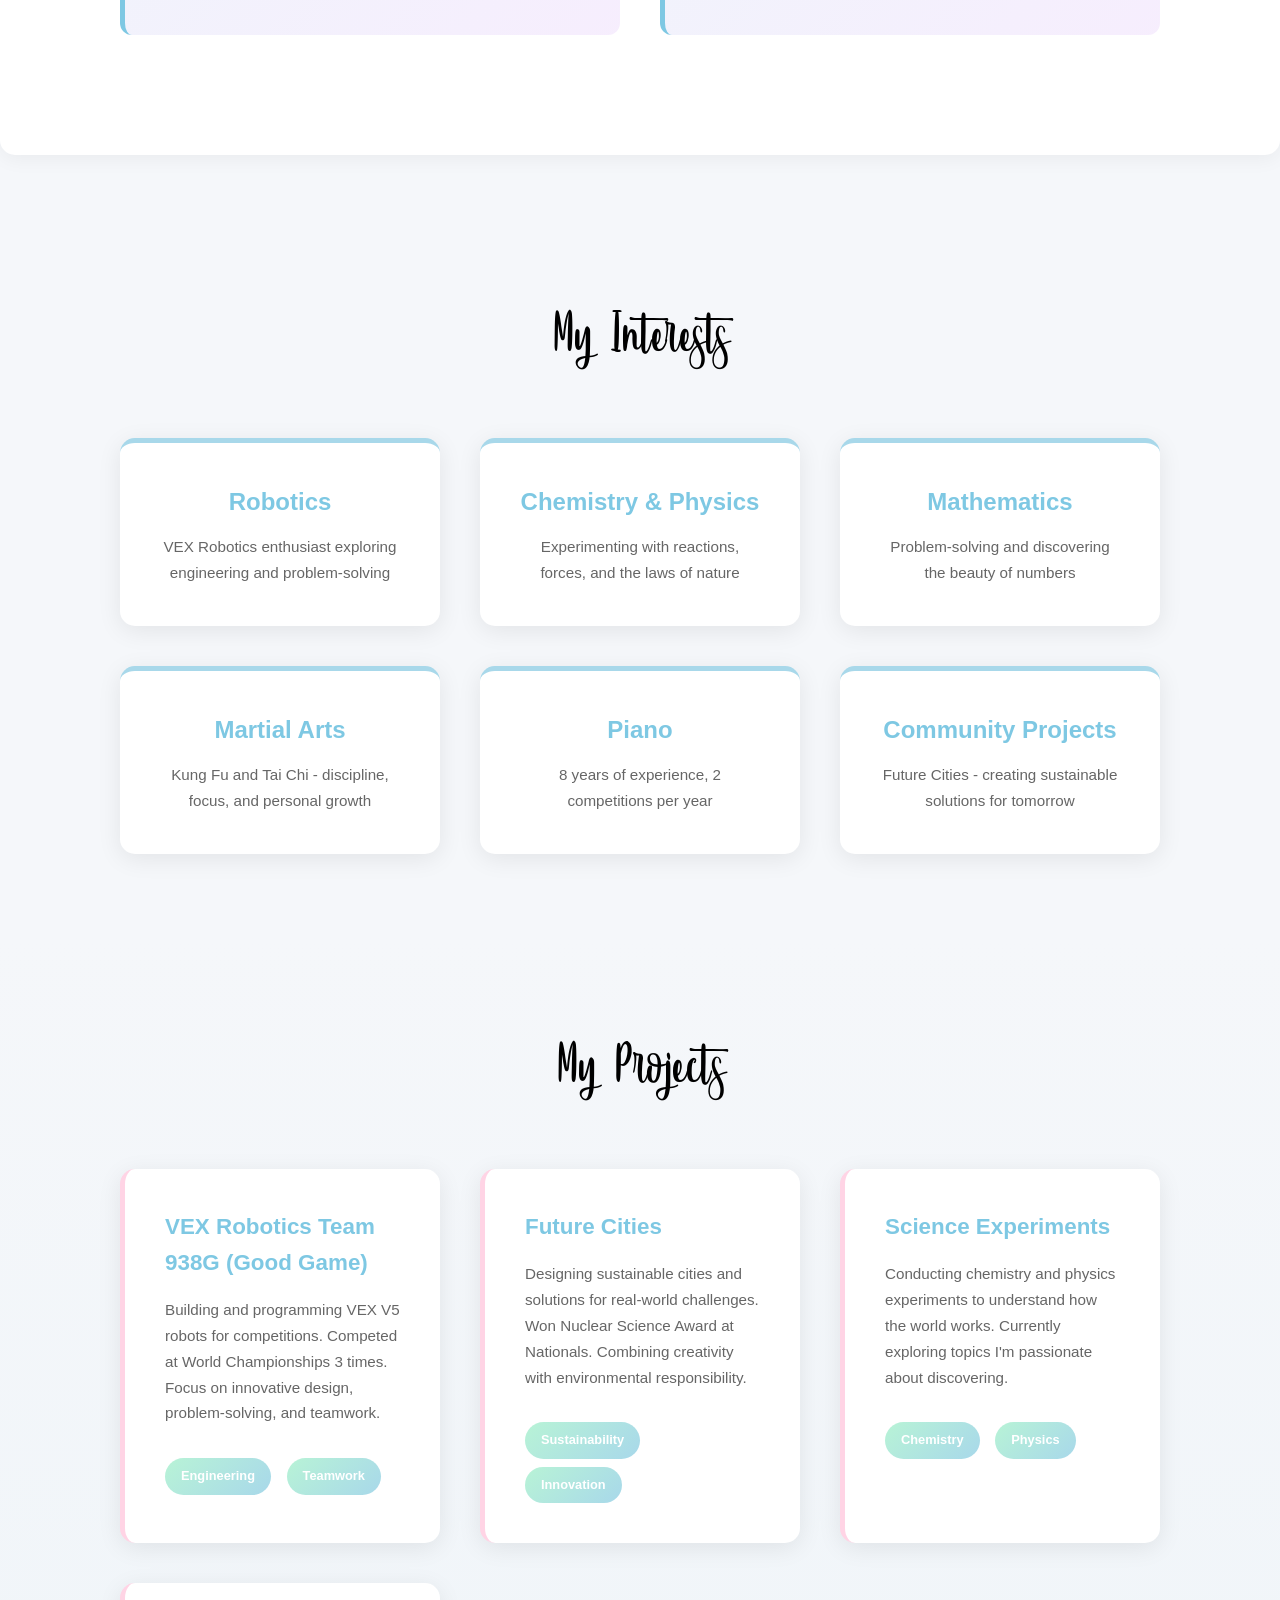
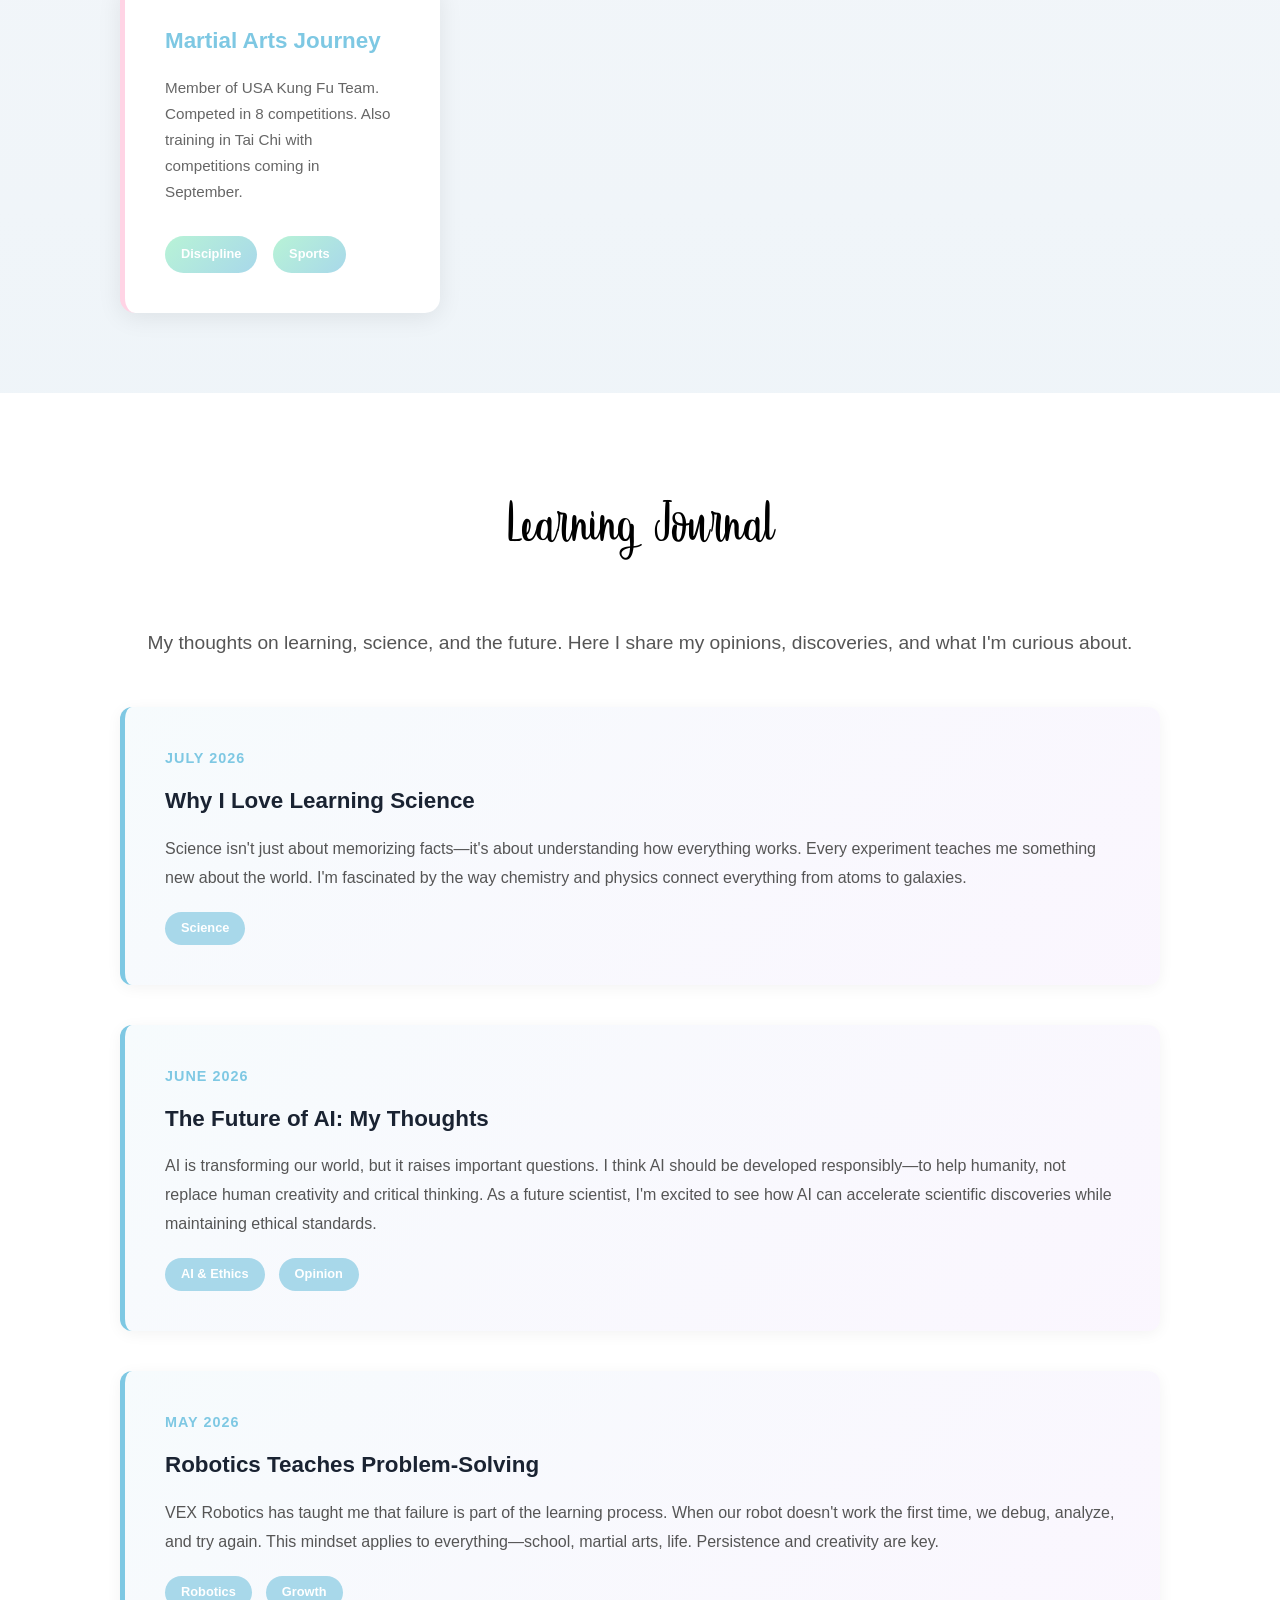
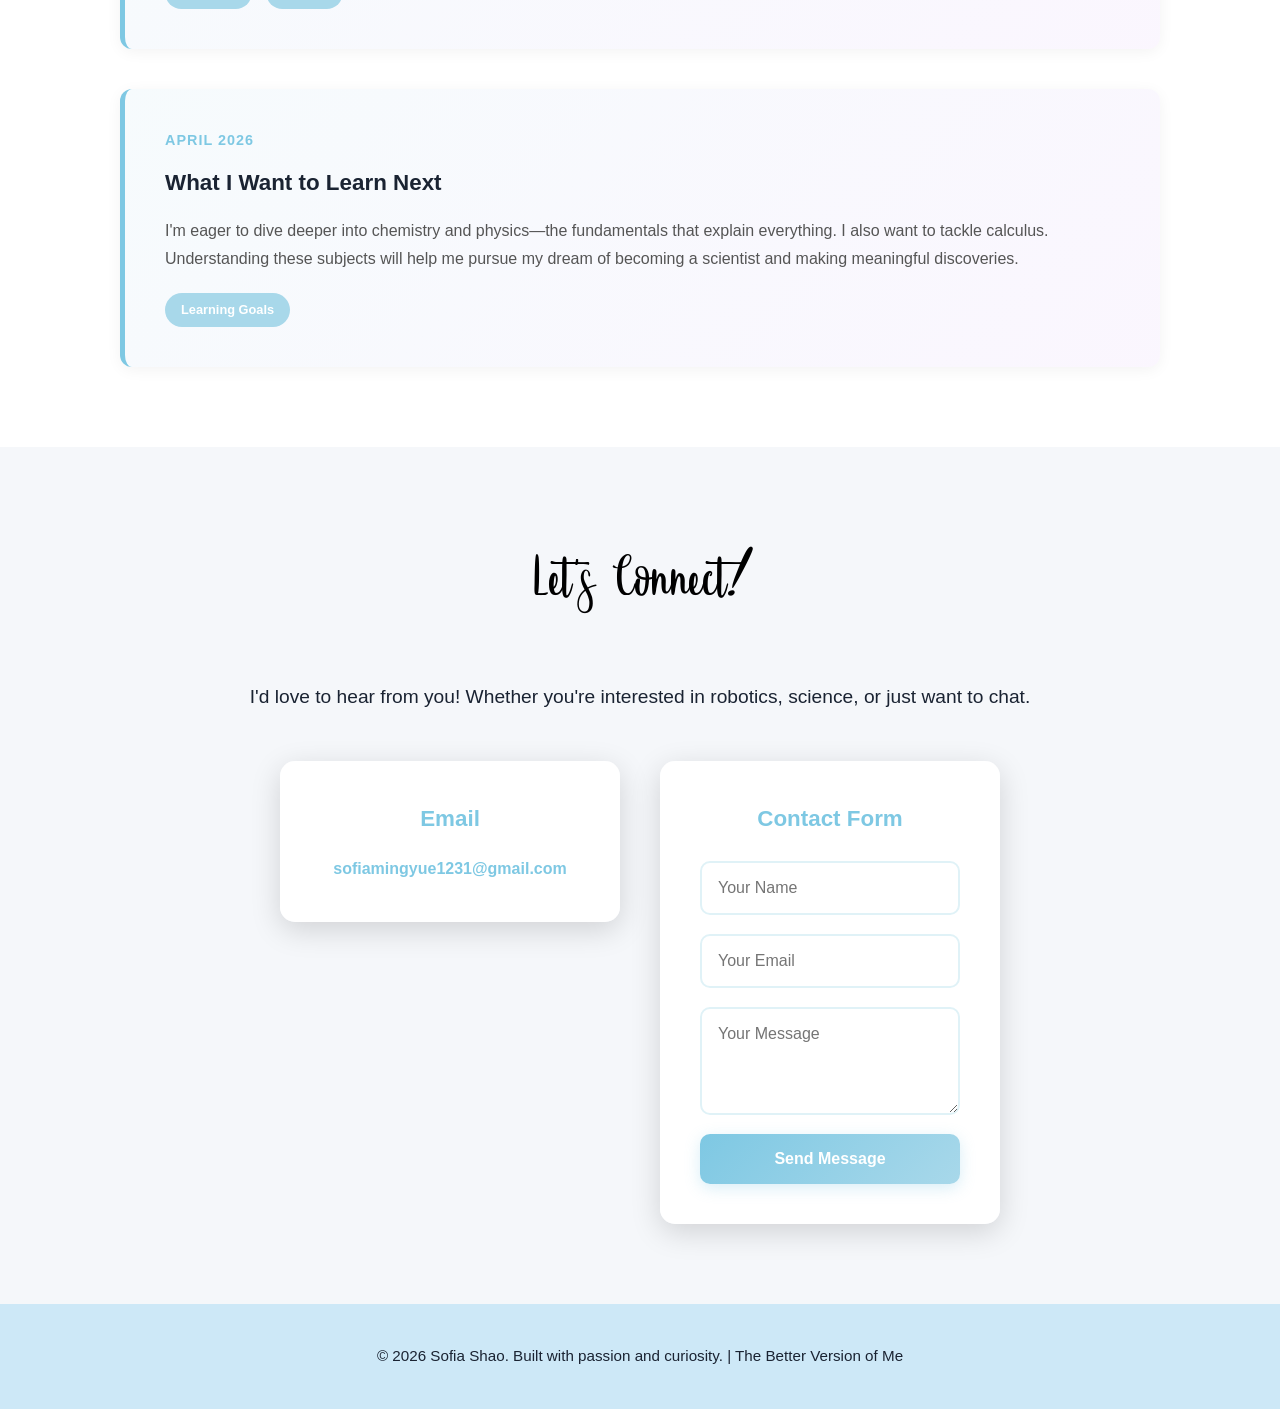
==== commit 849f842e: "Remove all emojis for a cleaner, more modern look - Drop emoji icons from interest, project, and con" ====
--- a/index.html
+++ b/index.html
@@ -41,7 +41,7 @@
                 
                 <div class="highlights">
                     <div class="highlight-box">
-                        <h3>🏆 Achievements</h3>
+                        <h3>Achievements</h3>
                         <!-- Each item links to its own detail page in the details/ folder -->
                         <ul>
                             <li><a href="details/vex-robotics.html">VEX Robotics World Championships (3x)</a></li>
@@ -53,7 +53,7 @@
                         </ul>
                     </div>
                     <div class="highlight-box">
-                        <h3>🎯 My Goals</h3>
+                        <h3>My Goals</h3>
                         <!-- Each item links to its own detail page in the details/ folder -->
                         <ul>
                             <li><a href="details/goal-scientist.html">Become a scientist</a></li>
@@ -74,32 +74,26 @@
             <h2 class="section-title">My Interests</h2>
             <div class="interests-grid">
                 <div class="interest-card">
-                    <div class="interest-icon">🤖</div>
                     <h3>Robotics</h3>
                     <p>VEX Robotics enthusiast exploring engineering and problem-solving</p>
                 </div>
                 <div class="interest-card">
-                    <div class="interest-icon">⚗️</div>
                     <h3>Chemistry & Physics</h3>
                     <p>Experimenting with reactions, forces, and the laws of nature</p>
                 </div>
                 <div class="interest-card">
-                    <div class="interest-icon">🧮</div>
                     <h3>Mathematics</h3>
                     <p>Problem-solving and discovering the beauty of numbers</p>
                 </div>
                 <div class="interest-card">
-                    <div class="interest-icon">🥋</div>
                     <h3>Martial Arts</h3>
                     <p>Kung Fu and Tai Chi - discipline, focus, and personal growth</p>
                 </div>
                 <div class="interest-card">
-                    <div class="interest-icon">🎹</div>
                     <h3>Piano</h3>
                     <p>8 years of experience, 2 competitions per year</p>
                 </div>
                 <div class="interest-card">
-                    <div class="interest-icon">🌍</div>
                     <h3>Community Projects</h3>
                     <p>Future Cities - creating sustainable solutions for tomorrow</p>
                 </div>
@@ -113,28 +107,24 @@
             <h2 class="section-title">My Projects</h2>
             <div class="projects-grid">
                 <div class="project-card">
-                    <div class="project-icon">🤖</div>
                     <h3>VEX Robotics Team 938G (Good Game)</h3>
                     <p>Building and programming VEX V5 robots for competitions. Competed at World Championships 3 times. Focus on innovative design, problem-solving, and teamwork.</p>
                     <span class="project-tag">Engineering</span>
                     <span class="project-tag">Teamwork</span>
                 </div>
                 <div class="project-card">
-                    <div class="project-icon">🌆</div>
                     <h3>Future Cities</h3>
                     <p>Designing sustainable cities and solutions for real-world challenges. Won Nuclear Science Award at Nationals. Combining creativity with environmental responsibility.</p>
                     <span class="project-tag">Sustainability</span>
                     <span class="project-tag">Innovation</span>
                 </div>
                 <div class="project-card">
-                    <div class="project-icon">🔬</div>
                     <h3>Science Experiments</h3>
                     <p>Conducting chemistry and physics experiments to understand how the world works. Currently exploring topics I'm passionate about discovering.</p>
                     <span class="project-tag">Chemistry</span>
                     <span class="project-tag">Physics</span>
                 </div>
                 <div class="project-card">
-                    <div class="project-icon">🥋</div>
                     <h3>Martial Arts Journey</h3>
                     <p>Member of USA Kung Fu Team. Competed in 8 competitions. Also training in Tai Chi with competitions coming in September.</p>
                     <span class="project-tag">Discipline</span>
@@ -192,13 +182,11 @@
             
             <div class="contact-methods">
                 <div class="contact-card">
-                    <div class="contact-icon">📧</div>
                     <h3>Email</h3>
                     <p><a href="mailto:sofiamingyue1231@gmail.com">sofiamingyue1231@gmail.com</a></p>
                 </div>
 
                 <div class="contact-card">
-                    <div class="contact-icon">💬</div>
                     <h3>Contact Form</h3>
                     <form class="contact-form" action="https://formspree.io/f/mykqqjeo" method="POST">
                         <input type="text" name="name" placeholder="Your Name" required>
--- a/style.css
+++ b/style.css
@@ -1,3 +1,28 @@
+/* ===================================
+   FANCY TITLE FONT
+   "Dancing Script" is a free web font with a sweet, bouncy handwritten
+   look (very similar to Sweet Hipster). The font file lives in the
+   fonts/ folder, so the site doesn't depend on any outside server.
+   =================================== */
+
+@font-face {
+    font-family: 'Dancing Script';
+    font-style: normal;
+    font-weight: 700;
+    font-display: swap;
+    src: url('fonts/DancingScript-Bold.woff2') format('woff2');
+}
+
+/* The real "Sweet Hipster" font (Typhoon Type), used for the main
+   section titles. Free for personal projects. */
+@font-face {
+    font-family: 'Sweet Hipster';
+    font-style: normal;
+    font-weight: 400;
+    font-display: swap;
+    src: url('fonts/Sweet-Hipster.ttf') format('truetype');
+}
+
 /* ===================================
    GENERAL STYLES & VARIABLES
    =================================== */
@@ -9,6 +34,7 @@
     --accent-pink: #ffd4e5;
     --accent-purple: #d4a8f7;
     --accent-green: #b8f3d6;
+    --baby-blue: #cde8f7;   /* soft baby blue used for the top bar & footer */
     --white: #ffffff;
     --dark-text: #1a2332;
     --light-gray: #f5f7fa;
@@ -43,7 +69,7 @@
    =================================== */
 
 .navbar {
-    background: linear-gradient(135deg, var(--primary-blue) 0%, var(--secondary-blue) 100%);
+    background-color: var(--baby-blue);
     padding: 1.2rem 0;
     position: sticky;
     top: 0;
@@ -61,10 +87,11 @@
 }
 
 .logo {
-    font-size: 1.6rem;
-    font-weight: 700;
-    color: var(--white);
-    letter-spacing: -0.5px;
+    font-family: 'Dancing Script', cursive;
+    font-size: 2rem;
+    font-weight: 700;
+    color: var(--dark-text);   /* dark so the name is readable on the baby-blue bar */
+    letter-spacing: 0.5px;
 }
 
 .nav-links {
@@ -74,7 +101,7 @@
 }
 
 .nav-links a {
-    color: var(--white);
+    color: var(--dark-text);   /* dark so links are readable on the baby-blue bar */
     text-decoration: none;
     font-weight: 500;
     font-size: 0.95rem;
@@ -82,8 +109,7 @@
 }
 
 .nav-links a:hover {
-    opacity: 0.85;
-    text-shadow: 0 2px 8px rgba(0, 0, 0, 0.15);
+    opacity: 0.65;
 }
 
 /* Mobile responsive - hide nav on small screens */
@@ -94,7 +120,7 @@
     }
     
     .logo {
-        font-size: 1.3rem;
+        font-size: 1.7rem;
     }
 }
 
@@ -133,11 +159,12 @@
 }
 
 .hero-title {
-    font-size: 4rem;
-    font-weight: 800;
+    font-family: 'Dancing Script', cursive;
+    font-size: 5rem;
+    font-weight: 700;
     margin-bottom: 0.8rem;
     text-shadow: 2px 2px 8px rgba(0, 0, 0, 0.15);
-    letter-spacing: -1px;
+    letter-spacing: 1px;
 }
 
 .hero-subtitle {
@@ -180,12 +207,13 @@
    =================================== */
 
 .section-title {
-    font-size: 2.8rem;
-    color: var(--secondary-blue);
+    font-family: 'Sweet Hipster', 'Dancing Script', cursive;
+    font-size: 4.2rem;
+    color: #000000;
     margin-bottom: 3rem;
     text-align: center;
-    font-weight: 800;
-    letter-spacing: -0.5px;
+    font-weight: 400;
+    letter-spacing: 0.5px;
 }
 
 /* ===================================
@@ -205,6 +233,7 @@
     line-height: 1.9;
     margin-bottom: 2.5rem;
     color: var(--dark-text);
+    font-weight: 400;
 }
 
 .highlights {
@@ -227,9 +256,10 @@
 }
 
 .highlight-box h3 {
+    font-family: 'Dancing Script', cursive;
     color: var(--secondary-blue);
     margin-bottom: 1.5rem;
-    font-size: 1.5rem;
+    font-size: 2rem;
     font-weight: 700;
 }
 
@@ -254,7 +284,7 @@
     border-radius: 10px;
     color: var(--dark-text);
     text-decoration: none;
-    font-weight: 500;
+    font-weight: 400;
     transition: background-color 0.25s ease, transform 0.25s ease, box-shadow 0.25s ease;
 }
 
@@ -284,7 +314,7 @@
     }
     
     .section-title {
-        font-size: 2.2rem;
+        font-size: 2.9rem;
     }
 }
 
@@ -333,6 +363,7 @@
     color: #666;
     font-size: 0.95rem;
     line-height: 1.7;
+    font-weight: 400;
 }
 
 /* ===================================
@@ -381,6 +412,7 @@
     margin-bottom: 1.5rem;
     font-size: 0.95rem;
     line-height: 1.7;
+    font-weight: 400;
 }
 
 .project-tag {
@@ -452,6 +484,7 @@
     color: #555;
     line-height: 1.8;
     margin-bottom: 1.2rem;
+    font-weight: 400;
 }
 
 .entry-tag {
@@ -471,8 +504,9 @@
 
 .contact {
     padding: 5rem 30px;
-    background: linear-gradient(135deg, var(--accent-green) 0%, var(--primary-blue) 100%);
-    color: var(--white);
+    /* Green removed - now matches the rest of the site's light background */
+    background-color: var(--light-gray);
+    color: var(--dark-text);
 }
 
 .contact-intro {
@@ -509,6 +543,11 @@
     box-shadow: 0 15px 45px rgba(0, 0, 0, 0.2);
 }
 
+/* Normal weight to match the rest of the body text */
+.contact-card p {
+    font-weight: 400;
+}
+
 .contact-icon {
     font-size: 3rem;
     margin-bottom: 1.5rem;
@@ -641,8 +680,8 @@
    =================================== */
 
 .footer {
-    background: linear-gradient(135deg, var(--secondary-blue), var(--primary-blue));
-    color: var(--white);
+    background-color: var(--baby-blue);
+    color: var(--dark-text);   /* dark so footer text is readable on baby-blue */
     text-align: center;
     padding: 2.5rem 30px;
     font-size: 0.95rem;
@@ -678,11 +717,12 @@
 }
 
 .detail-title {
-    font-size: 2.6rem;
+    font-family: 'Dancing Script', cursive;
+    font-size: 3.2rem;
     color: var(--secondary-blue);
     text-align: center;
-    font-weight: 800;
-    letter-spacing: -0.5px;
+    font-weight: 700;
+    letter-spacing: 0.5px;
     margin-bottom: 2.5rem;
 }
 
@@ -716,7 +756,7 @@
 
 @media (max-width: 768px) {
     .detail-title {
-        font-size: 2rem;
+        font-size: 2.6rem;
     }
 
     .detail-body {
@@ -762,7 +802,7 @@
     }
 
     .hero-title {
-        font-size: 2.8rem;
+        font-size: 3.4rem;
     }
 
     .hero-subtitle {
@@ -774,7 +814,7 @@
     }
 
     .section-title {
-        font-size: 2rem;
+        font-size: 2.7rem;
         margin-bottom: 2.5rem;
     }
 
@@ -811,7 +851,7 @@
     }
 
     .hero-title {
-        font-size: 2rem;
+        font-size: 2.6rem;
     }
 
     .hero-subtitle {
@@ -819,7 +859,7 @@
     }
 
     .section-title {
-        font-size: 1.8rem;
+        font-size: 2.4rem;
     }
 
     .about,
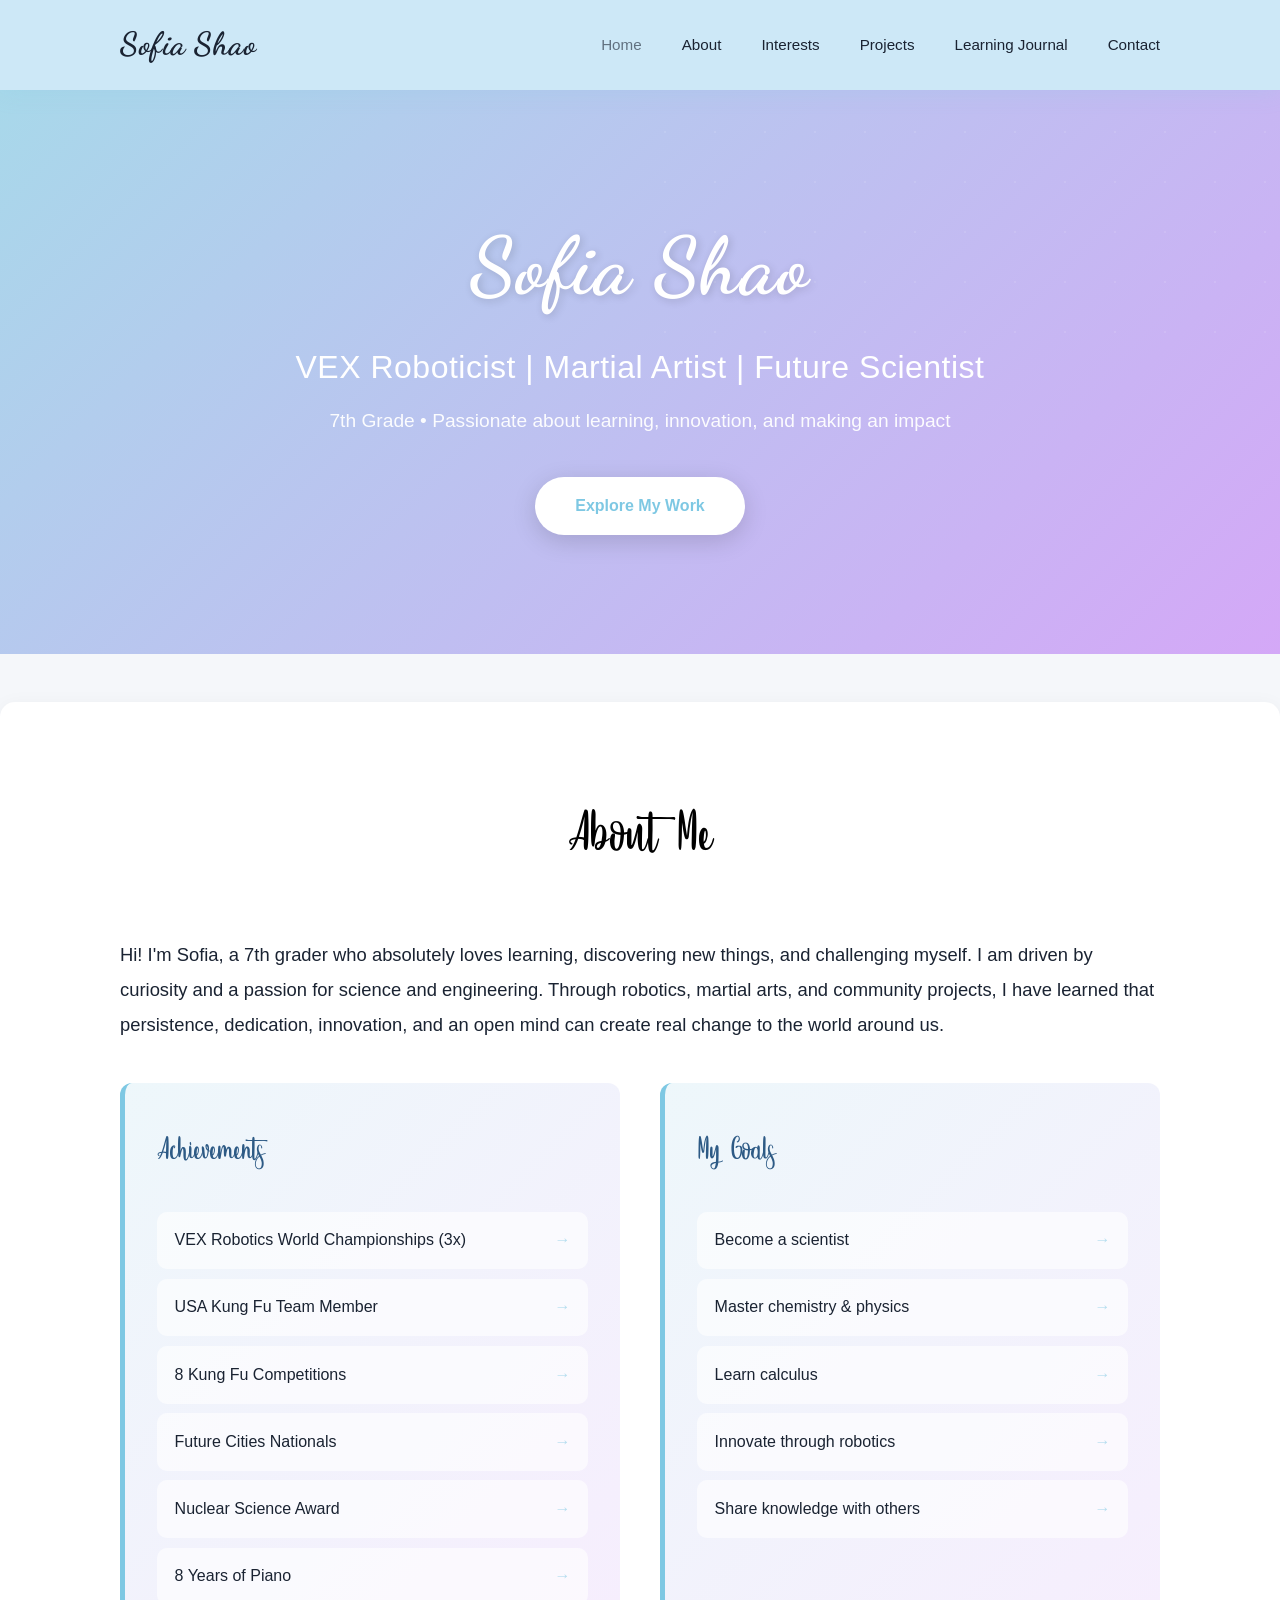
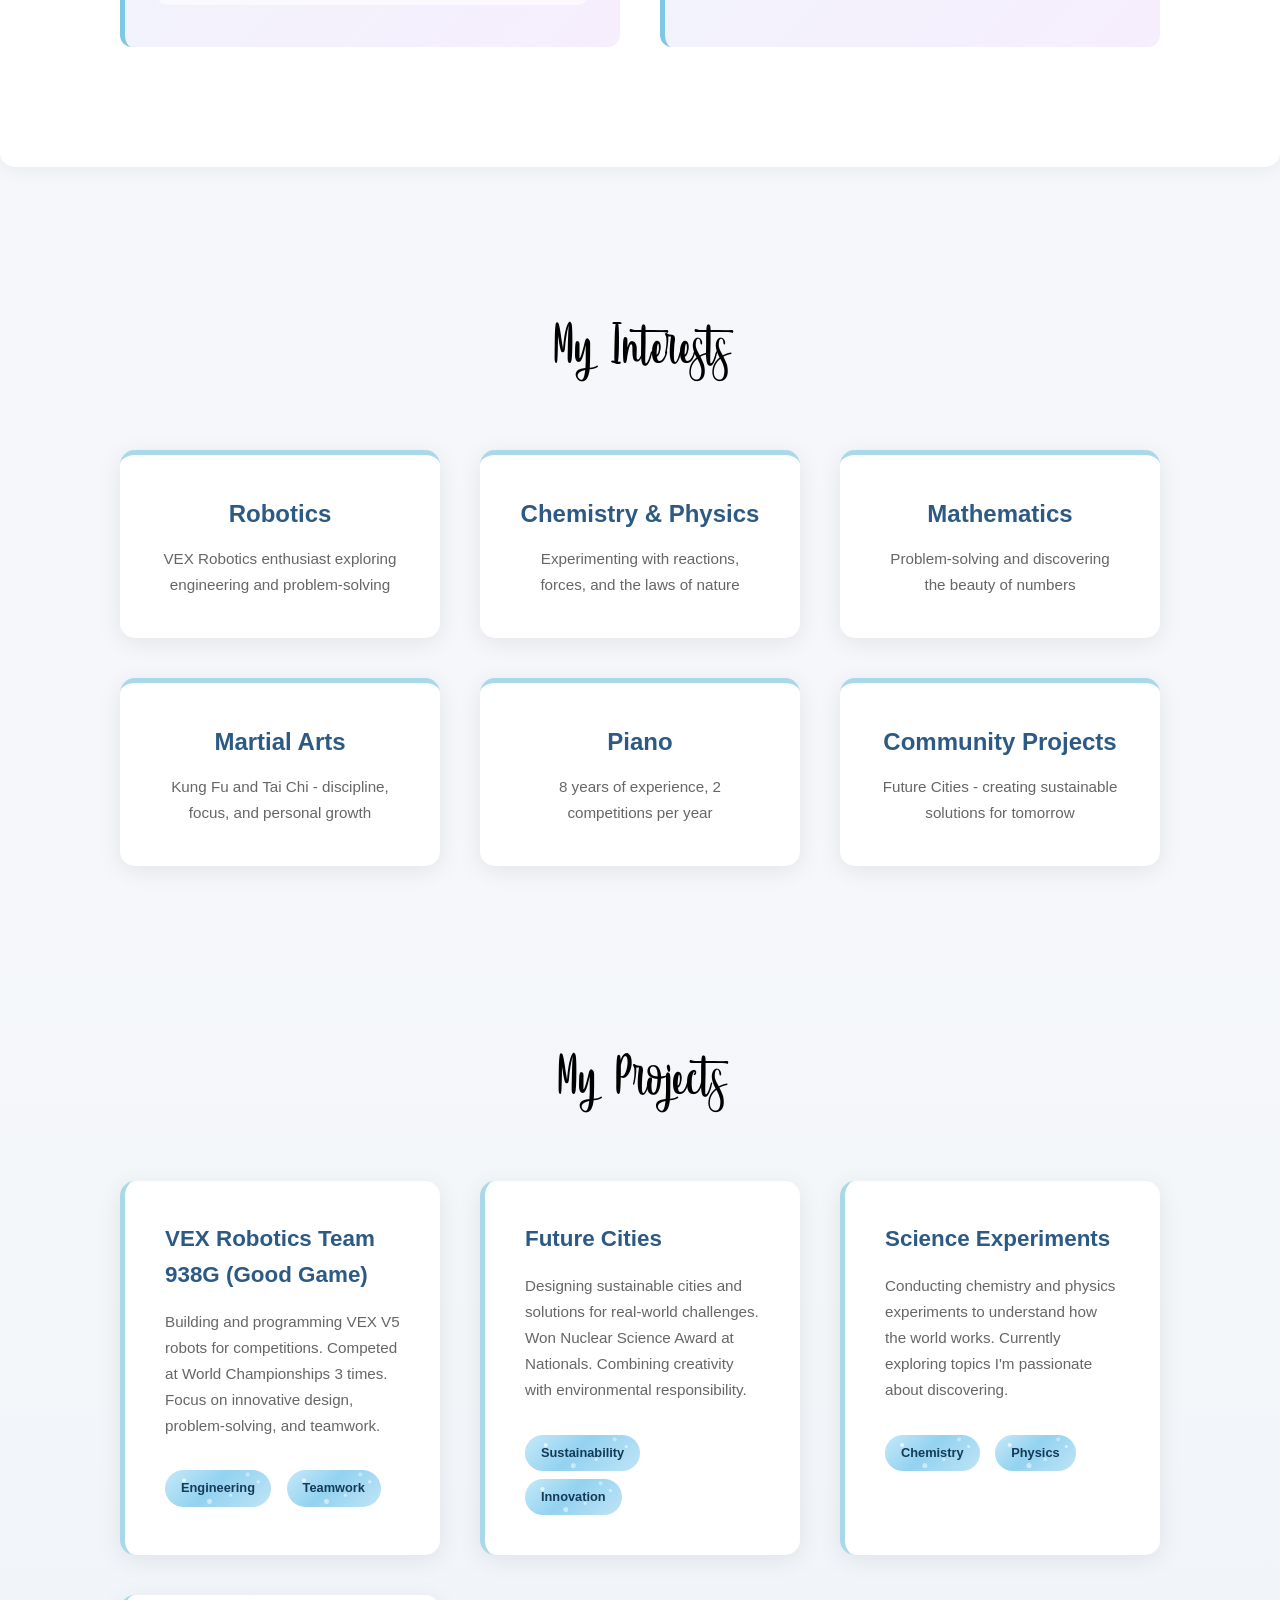
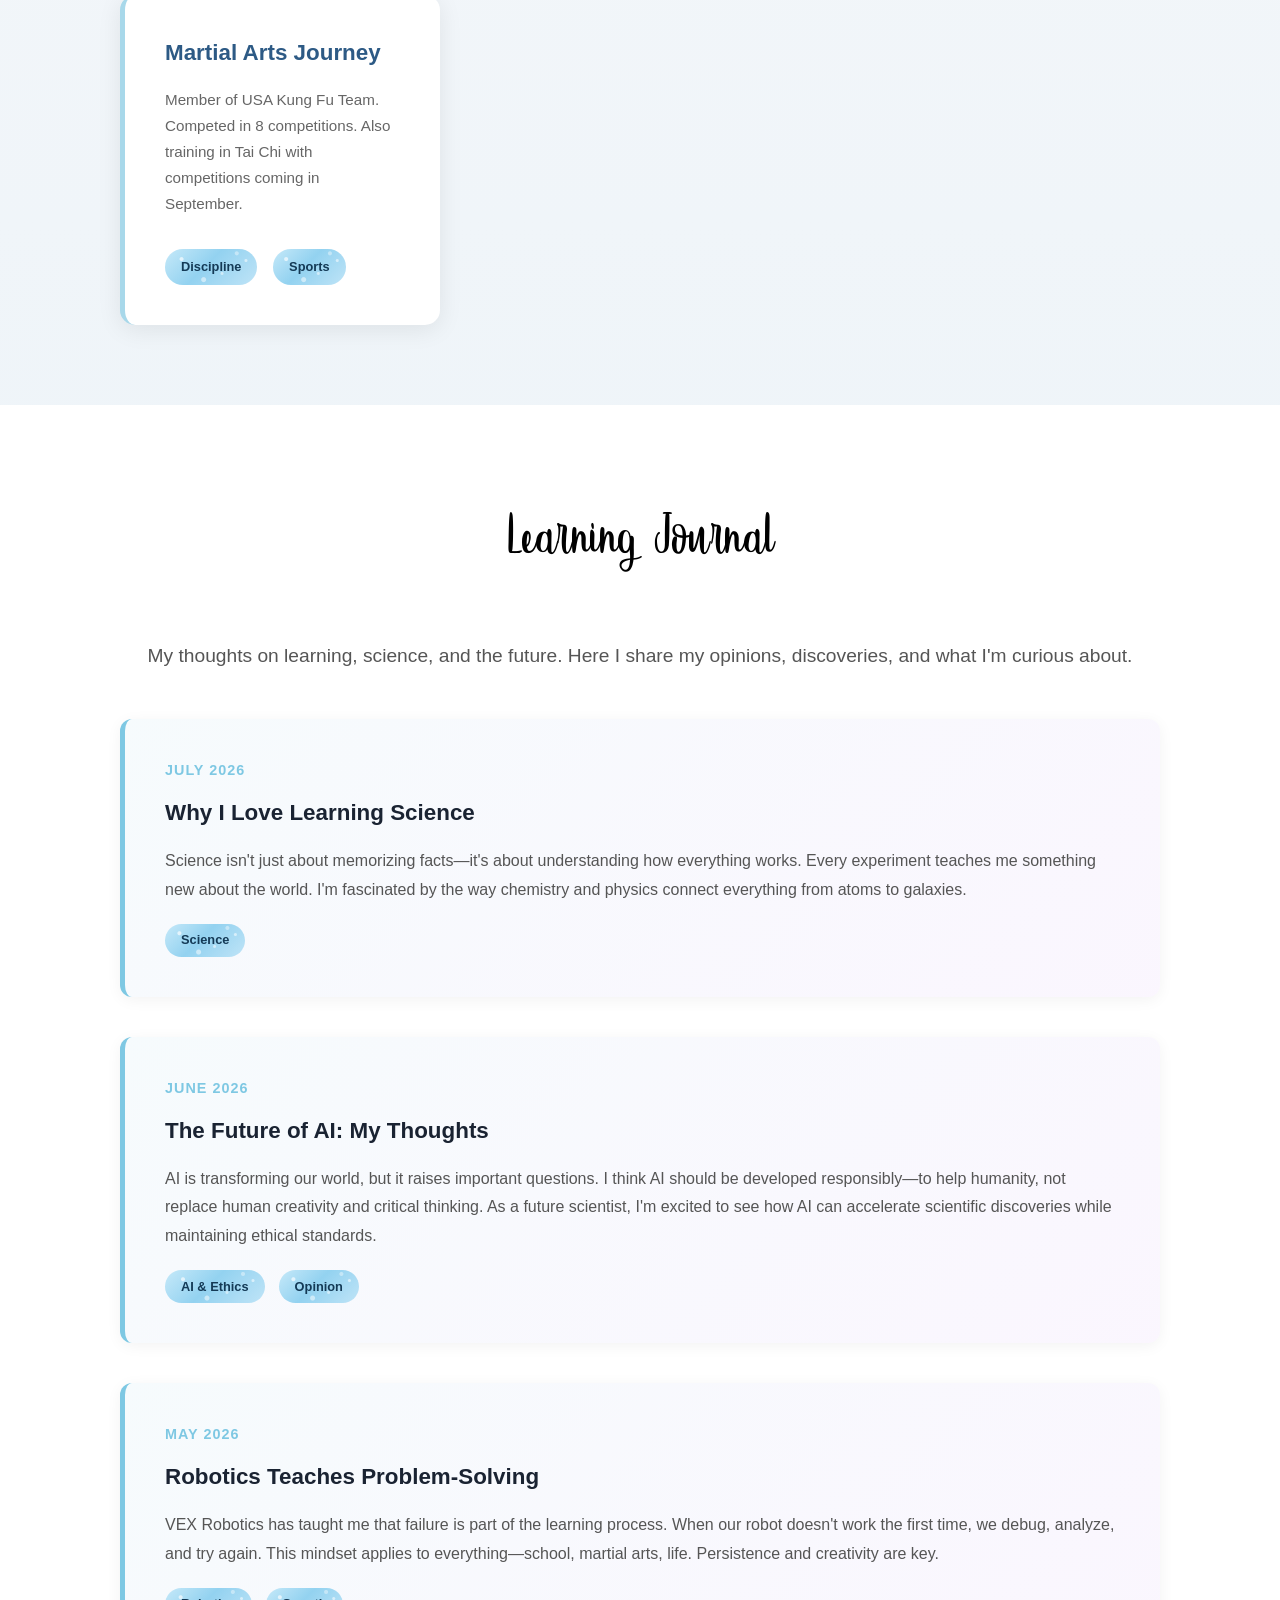
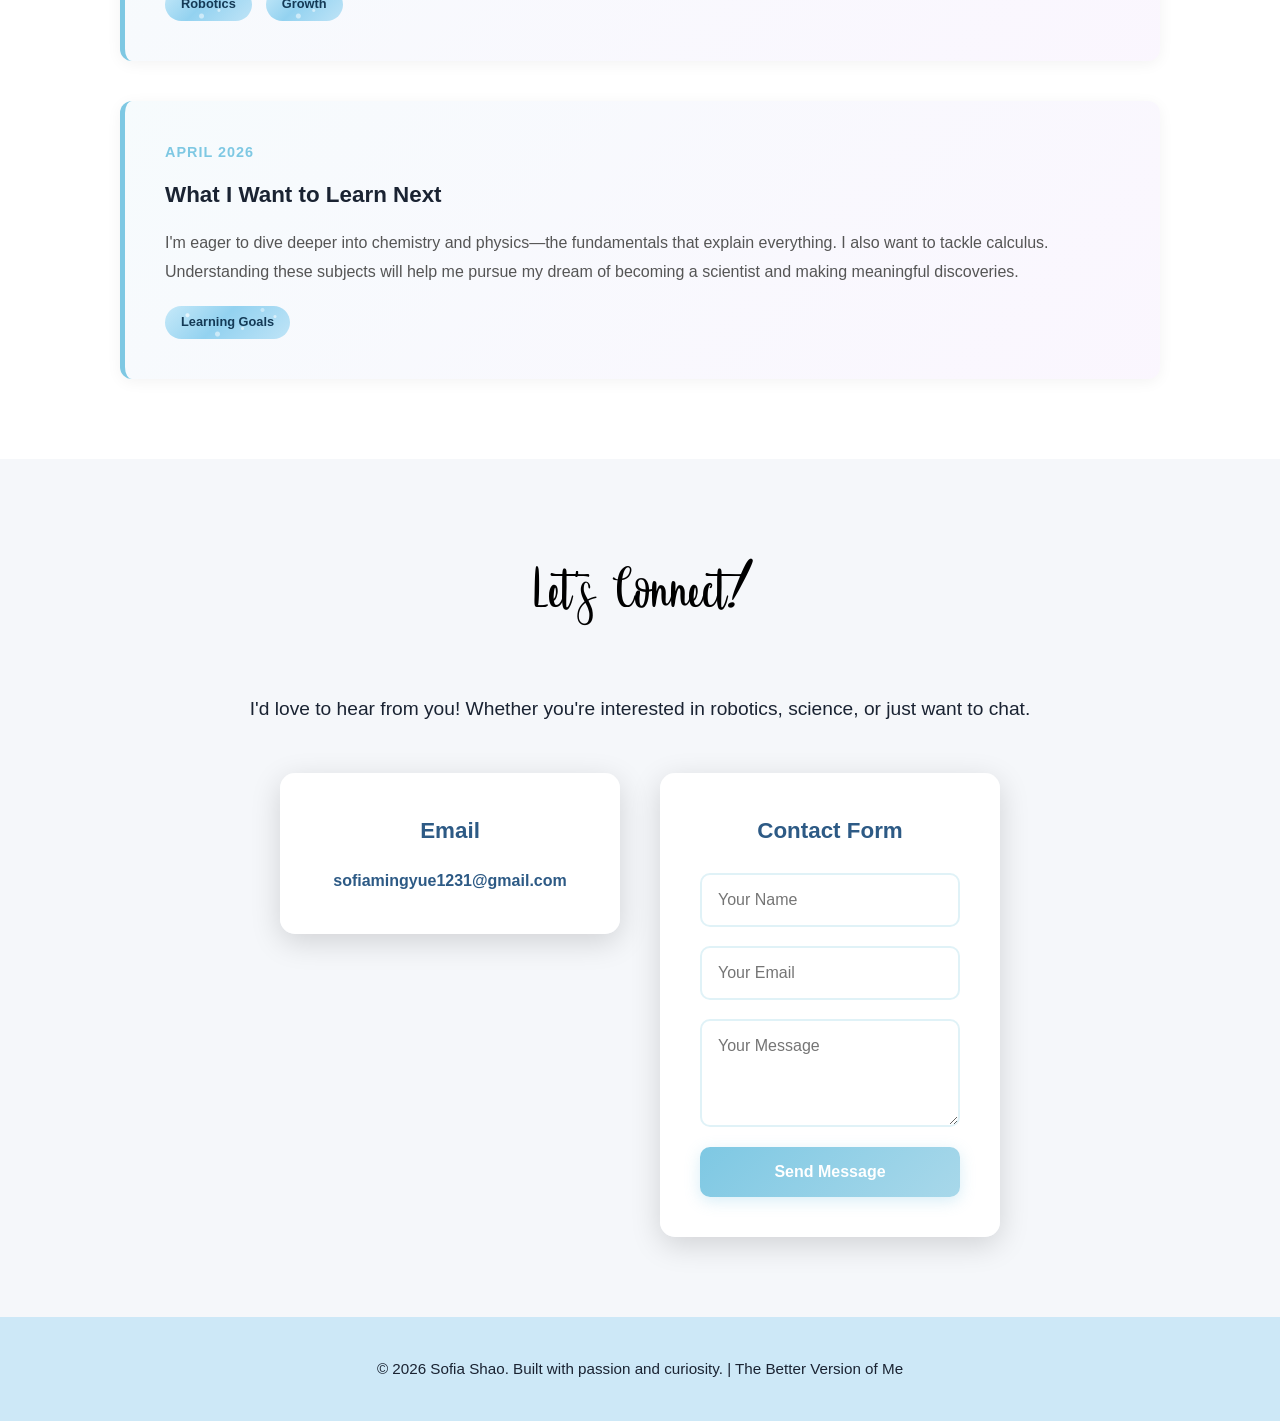
==== commit aadbdad7: "Update About Me paragraph with new bio text Co-Authored-By: Claude Opus 4.8 <noreply@anthropic.com> " ====
--- a/index.html
+++ b/index.html
@@ -37,7 +37,7 @@
         <div class="container">
             <h2 class="section-title">About Me</h2>
             <div class="about-content">
-                <p>Hi! I'm Sofia, a 7th grader who absolutely loves learning and discovering new things. I'm driven by curiosity and a passion for science. Through robotics, martial arts, and community projects, I've learned that innovation and dedication can create real change.</p>
+                <p>Hi! I'm Sofia, a 7th grader who absolutely loves learning, discovering new things, and challenging myself. I am driven by curiosity and a passion for science and engineering. Through robotics, martial arts, and community projects, I have learned that persistence, dedication, innovation, and an open mind can create real change to the world around us.</p>
                 
                 <div class="highlights">
                     <div class="highlight-box">
--- a/style.css
+++ b/style.css
@@ -35,6 +35,16 @@
     --accent-purple: #d4a8f7;
     --accent-green: #b8f3d6;
     --baby-blue: #cde8f7;   /* soft baby blue used for the top bar & footer */
+    --light-navy: #2d5a85;  /* darker blue for the small subtitles/headings */
+    /* Soft blue "watercolor + sparkle dots" background for the little tags.
+       Layers: several small white dots (bokeh) over a soft blue gradient. */
+    --watercolor:
+        radial-gradient(circle at 18% 28%, rgba(255,255,255,0.65) 1.5px, transparent 2.5px),
+        radial-gradient(circle at 62% 68%, rgba(255,255,255,0.5) 1px, transparent 2px),
+        radial-gradient(circle at 42% 85%, rgba(255,255,255,0.5) 2px, transparent 3px),
+        radial-gradient(circle at 88% 32%, rgba(255,255,255,0.55) 1px, transparent 2px),
+        radial-gradient(circle at 78% 12%, rgba(255,255,255,0.4) 1.5px, transparent 2.5px),
+        linear-gradient(135deg, #c6e9f9 0%, #93d2f0 45%, #bfe4f7 100%);
     --white: #ffffff;
     --dark-text: #1a2332;
     --light-gray: #f5f7fa;
@@ -256,11 +266,11 @@
 }
 
 .highlight-box h3 {
-    font-family: 'Dancing Script', cursive;
-    color: var(--secondary-blue);
+    font-family: 'Sweet Hipster', 'Dancing Script', cursive;
+    color: var(--light-navy);
     margin-bottom: 1.5rem;
-    font-size: 2rem;
-    font-weight: 700;
+    font-size: 2.4rem;
+    font-weight: 400;
 }
 
 .highlight-box ul {
@@ -353,7 +363,7 @@
 }
 
 .interest-card h3 {
-    color: var(--secondary-blue);
+    color: var(--light-navy);
     margin-bottom: 0.8rem;
     font-size: 1.5rem;
     font-weight: 700;
@@ -387,12 +397,12 @@
     border-radius: 15px;
     box-shadow: 0 5px 25px rgba(0, 0, 0, 0.08);
     transition: transform 0.3s ease, box-shadow 0.3s ease;
-    border-left: 5px solid var(--accent-pink);
+    border-left: 5px solid var(--primary-blue);
 }
 
 .project-card:hover {
     transform: translateY(-8px);
-    box-shadow: 0 15px 40px rgba(255, 212, 229, 0.2);
+    box-shadow: 0 15px 40px rgba(126, 200, 227, 0.2);
 }
 
 .project-icon {
@@ -401,7 +411,7 @@
 }
 
 .project-card h3 {
-    color: var(--secondary-blue);
+    color: var(--light-navy);
     margin-bottom: 1rem;
     font-size: 1.4rem;
     font-weight: 700;
@@ -417,8 +427,9 @@
 
 .project-tag {
     display: inline-block;
-    background: linear-gradient(135deg, var(--accent-green), var(--primary-blue));
-    color: var(--white);
+    background-color: #9bd4f0;
+    background-image: var(--watercolor);
+    color: #143a56;   /* dark blue so the tag text stays readable on the light watercolor */
     padding: 0.5rem 1rem;
     border-radius: 25px;
     font-size: 0.8rem;
@@ -489,8 +500,9 @@
 
 .entry-tag {
     display: inline-block;
-    background-color: var(--primary-blue);
-    color: var(--white);
+    background-color: #9bd4f0;
+    background-image: var(--watercolor);
+    color: #143a56;
     padding: 0.4rem 1rem;
     border-radius: 20px;
     font-size: 0.8rem;
@@ -554,14 +566,14 @@
 }
 
 .contact-card h3 {
-    color: var(--secondary-blue);
+    color: var(--light-navy);
     margin-bottom: 1.2rem;
     font-size: 1.4rem;
     font-weight: 700;
 }
 
 .contact-card a {
-    color: var(--secondary-blue);
+    color: var(--light-navy);
     text-decoration: none;
     font-weight: 700;
     transition: opacity 0.3s ease;
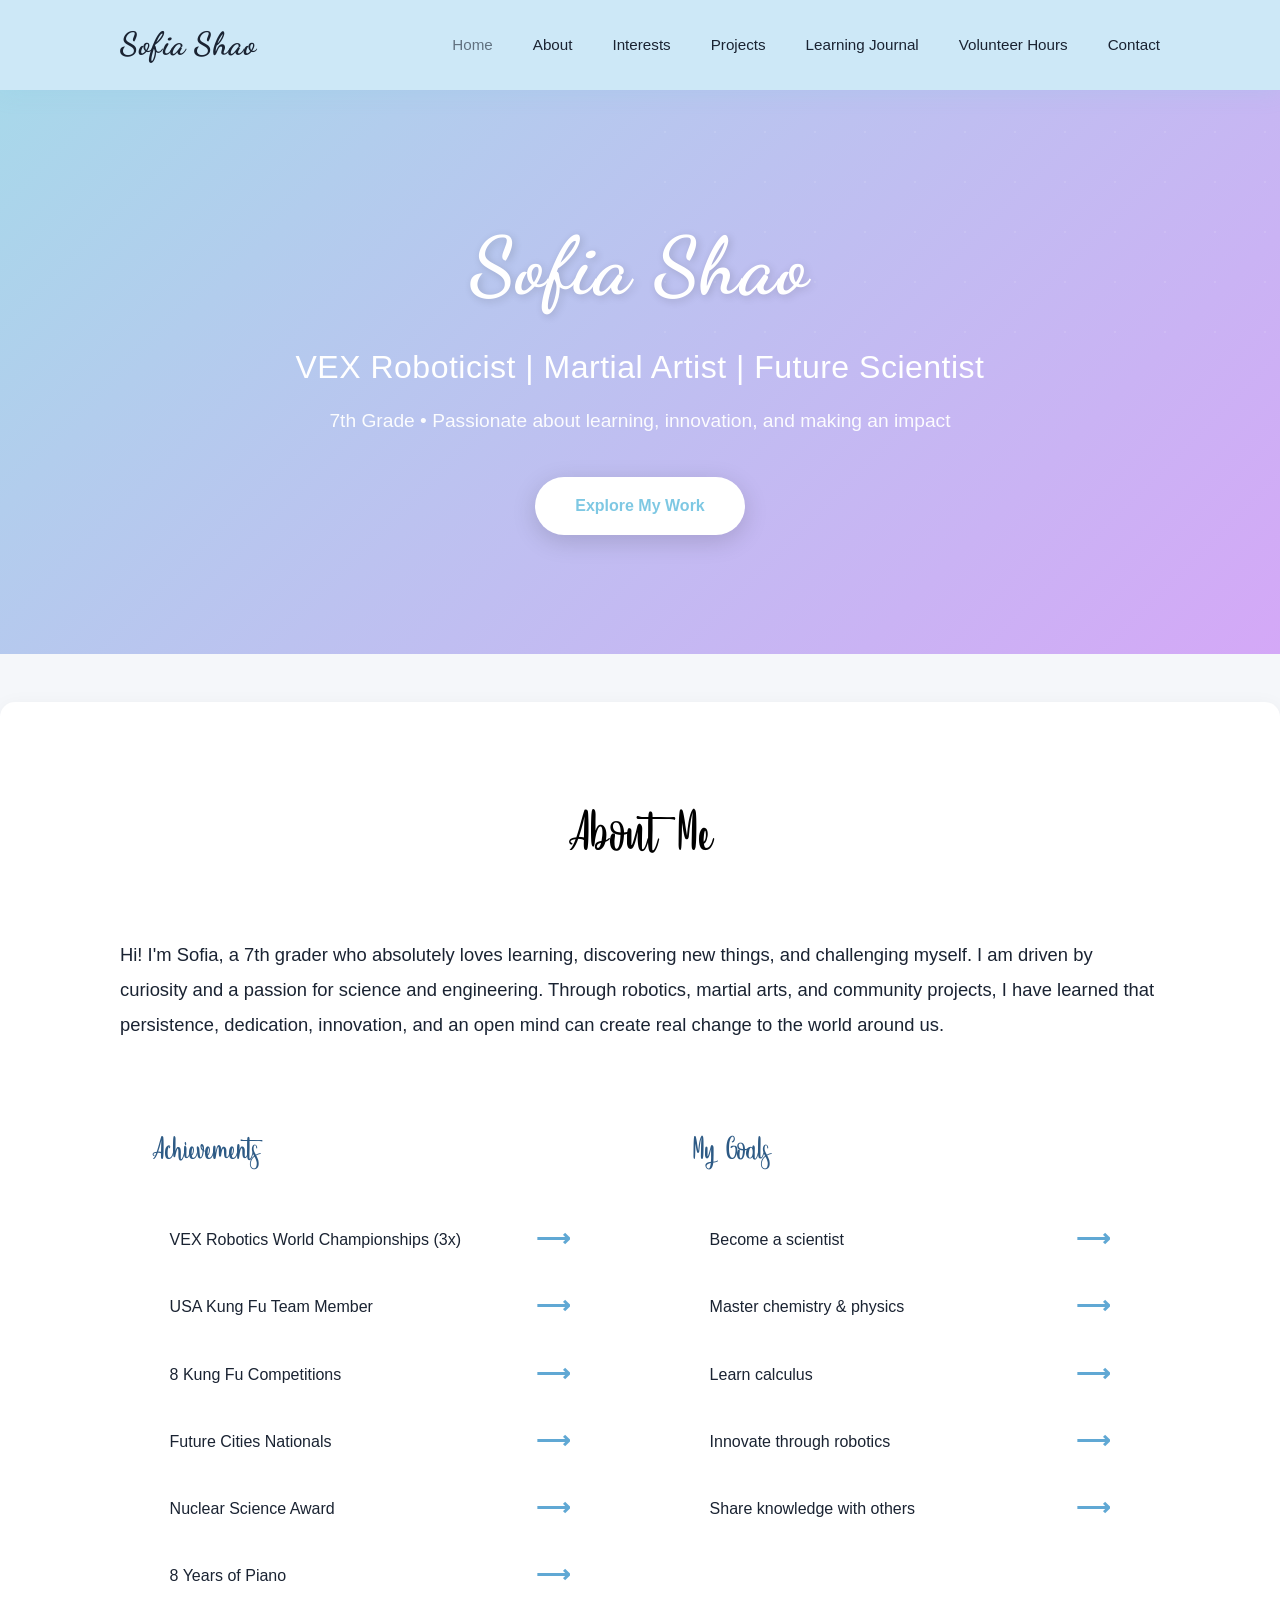
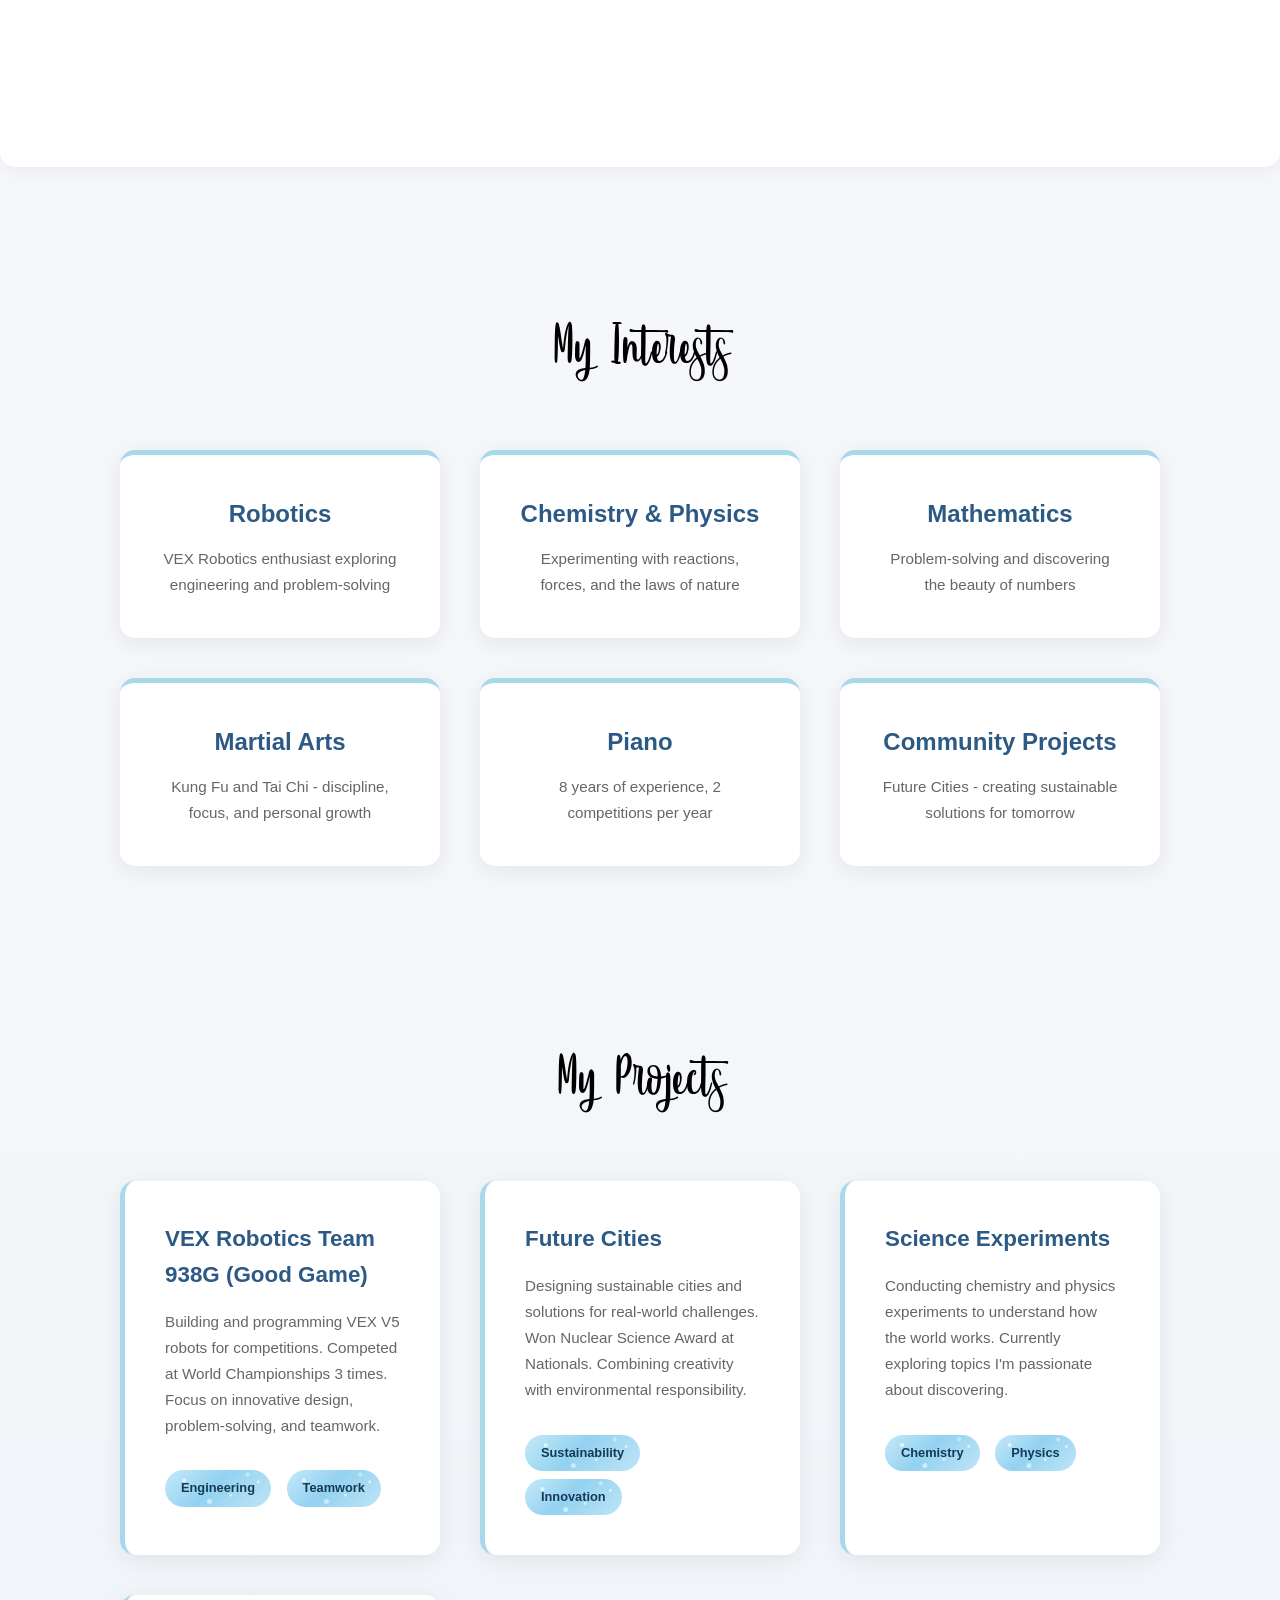
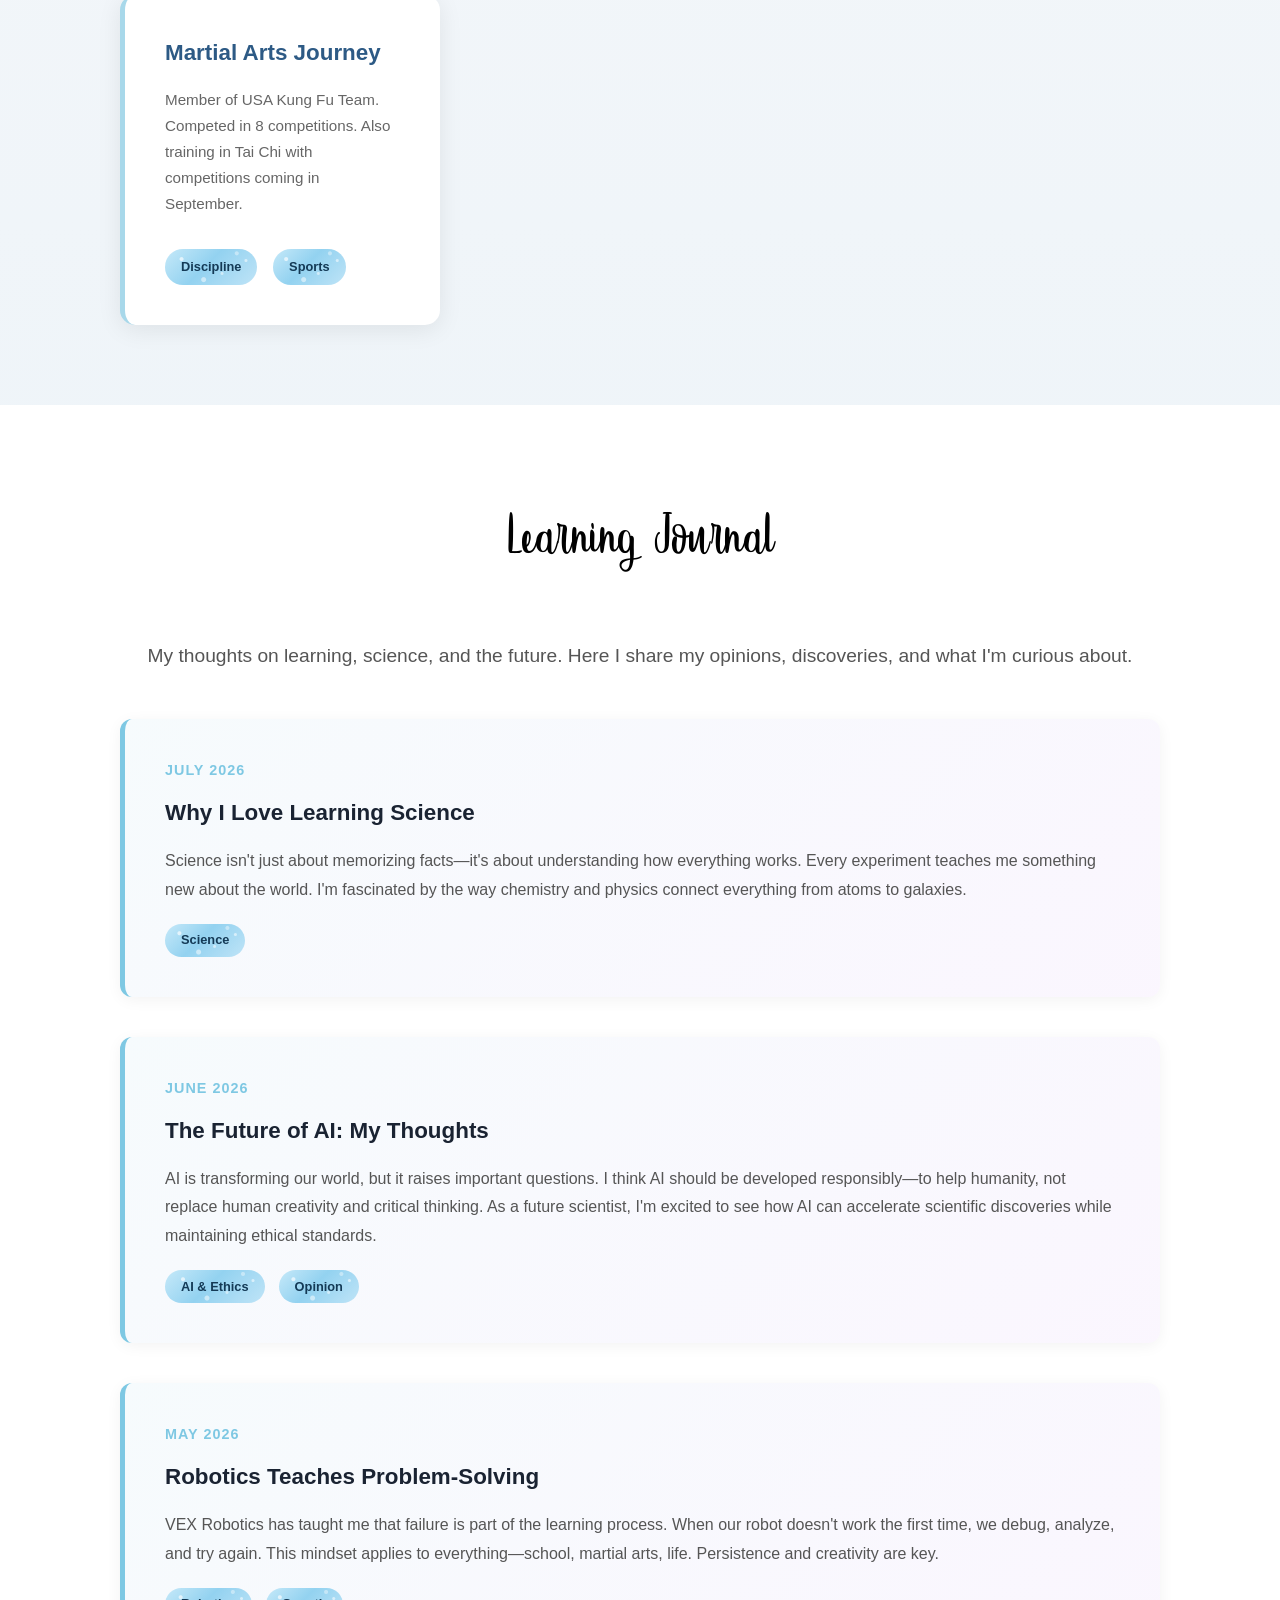
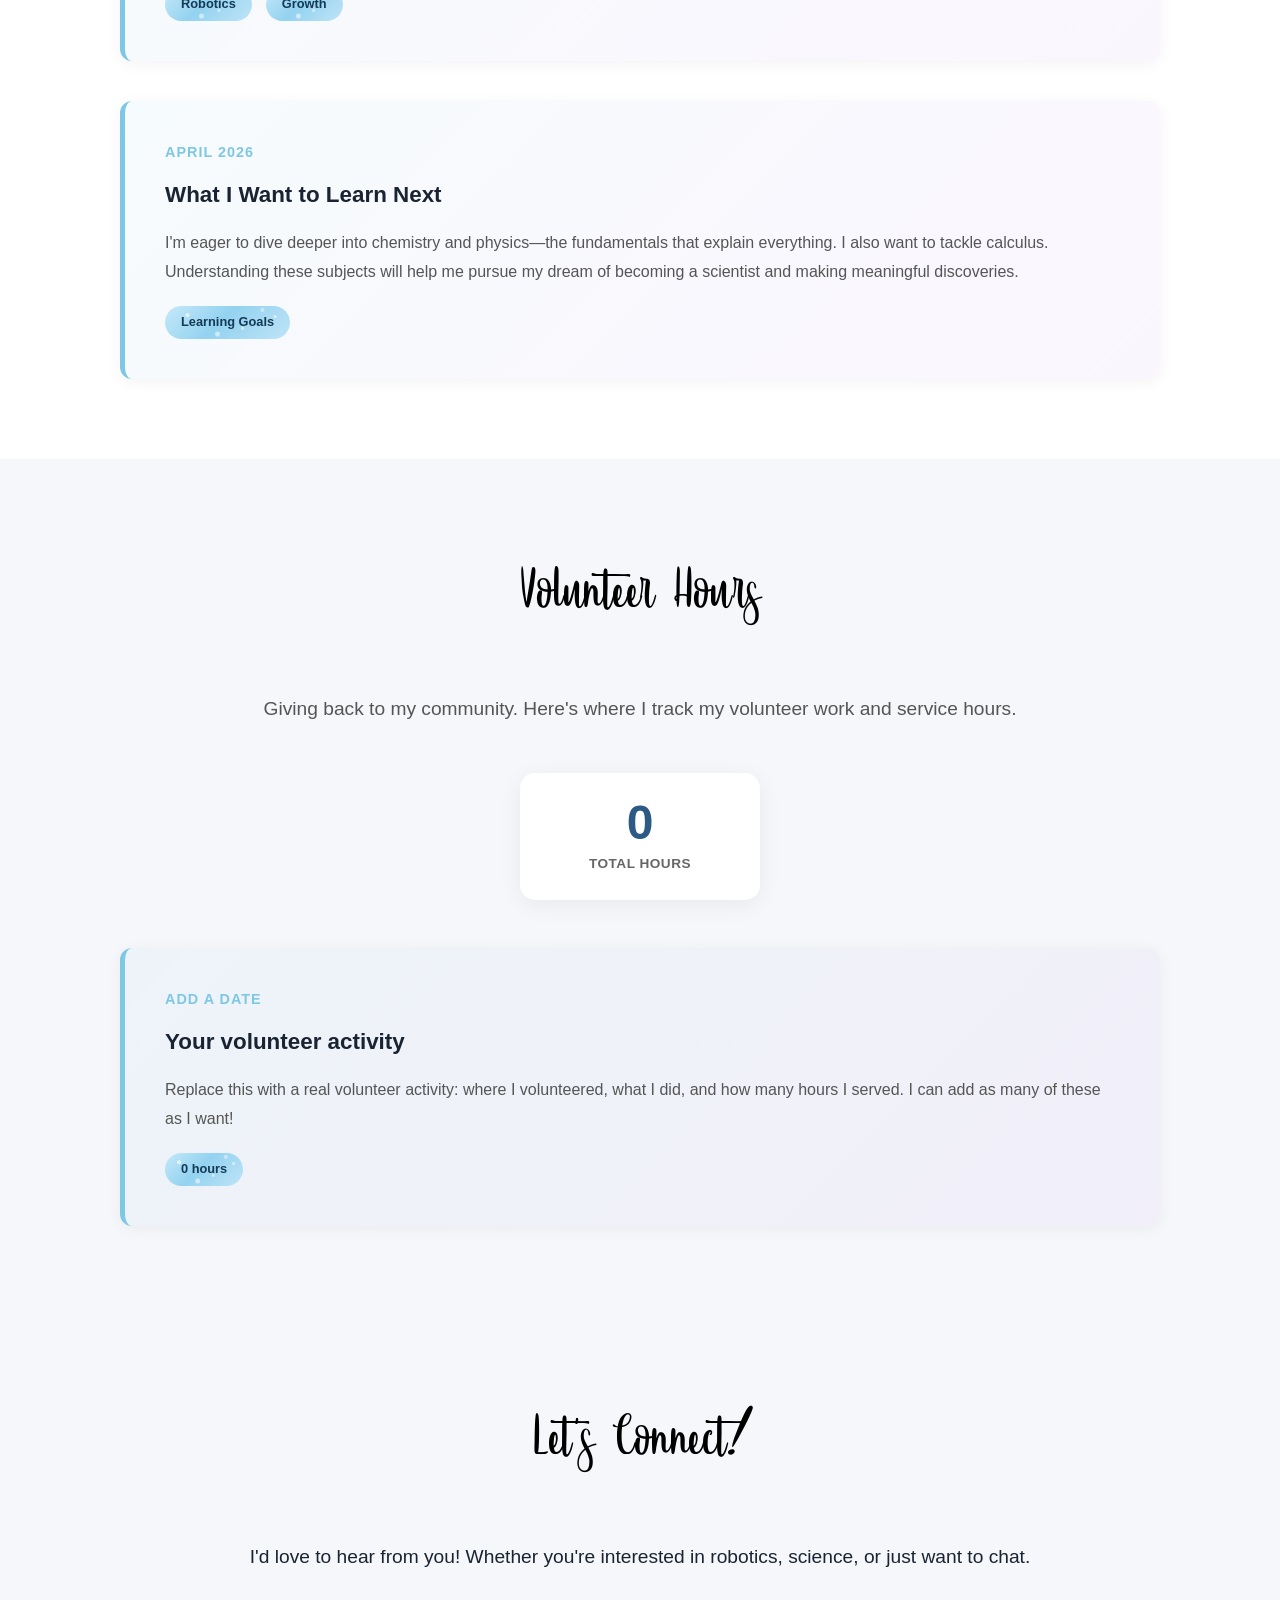
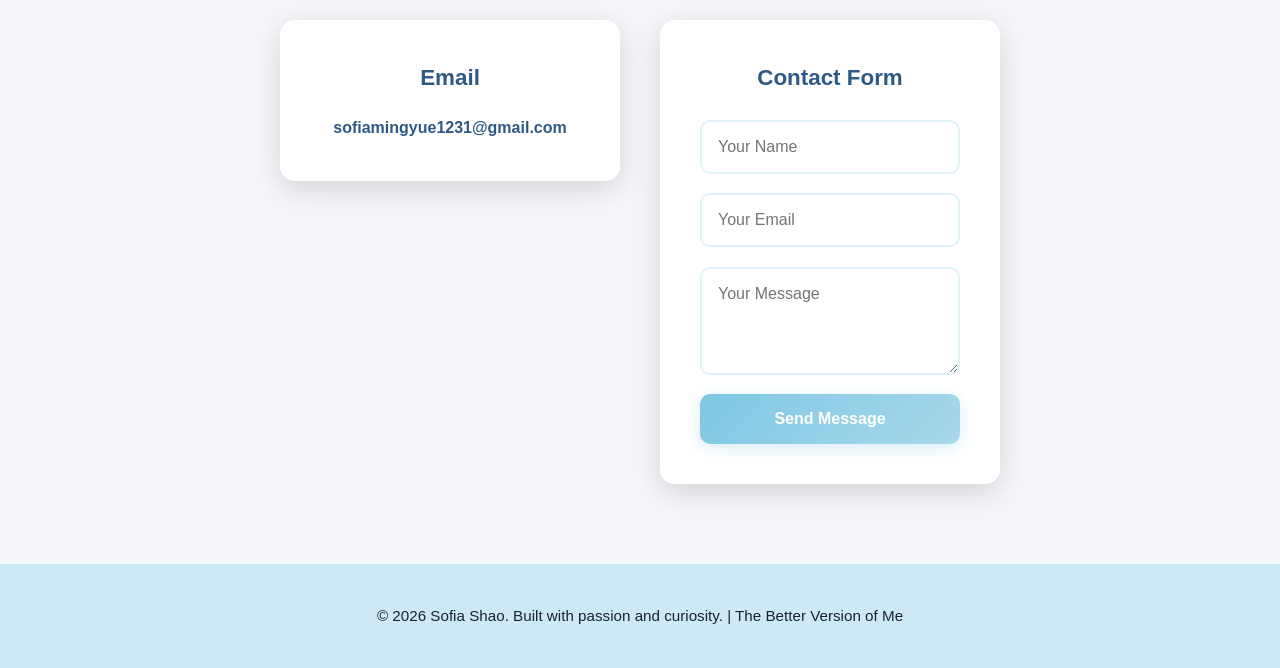
==== commit 805126d8: "Add Volunteer Hours nav link and section - Add 'Volunteer Hours' to the top nav (between Learning Jo" ====
--- a/index.html
+++ b/index.html
@@ -17,6 +17,7 @@
                 <li><a href="#interests">Interests</a></li>
                 <li><a href="#projects">Projects</a></li>
                 <li><a href="#journal">Learning Journal</a></li>
+                <li><a href="#volunteer">Volunteer Hours</a></li>
                 <li><a href="#contact">Contact</a></li>
             </ul>
         </div>
@@ -174,6 +175,38 @@
         </div>
     </section>
 
+    <!-- VOLUNTEER HOURS SECTION -->
+    <section id="volunteer" class="volunteer">
+        <div class="container">
+            <h2 class="section-title">Volunteer Hours</h2>
+            <p class="journal-intro">Giving back to my community. Here's where I track my volunteer work and service hours.</p>
+
+            <!-- Total hours counter -->
+            <div class="volunteer-total">
+                <span class="volunteer-number">0</span>
+                <span class="volunteer-label">Total Hours</span>
+            </div>
+
+            <!--
+                ==========================================================
+                SOFIA: ADD YOUR VOLUNTEER ACTIVITIES HERE!
+                Copy a <div class="journal-entry">...</div> block below for
+                each activity. Just tell me the details and I'll add them,
+                or edit the date, title, description, and hours yourself.
+                Remember to update the "0" total hours above too!
+                ==========================================================
+            -->
+            <div class="journal-entries">
+                <div class="journal-entry">
+                    <div class="entry-date">Add a date</div>
+                    <h3>Your volunteer activity</h3>
+                    <p>Replace this with a real volunteer activity: where I volunteered, what I did, and how many hours I served. I can add as many of these as I want!</p>
+                    <span class="entry-tag">0 hours</span>
+                </div>
+            </div>
+        </div>
+    </section>
+
     <!-- CONTACT SECTION -->
     <section id="contact" class="contact">
         <div class="container">
--- a/style.css
+++ b/style.css
@@ -254,10 +254,8 @@
 }
 
 .highlight-box {
-    background: linear-gradient(135deg, rgba(168, 216, 234, 0.2) 0%, rgba(212, 168, 247, 0.2) 100%);
     padding: 2rem;
     border-radius: 12px;
-    border-left: 5px solid var(--secondary-blue);
     transition: transform 0.3s ease;
 }
 
@@ -306,15 +304,19 @@
 
 /* The little arrow that shows the item is clickable */
 .highlight-box li a::after {
-    content: "→";
-    color: var(--secondary-blue);
-    font-weight: 700;
-    opacity: 0.55;
+    content: "⟶";   /* longer arrow glyph */
+    color: #4f9fd0;   /* darker, more visible pastel blue */
+    font-weight: 700;
+    opacity: 0.9;
+    /* scale() enlarges the arrow visually WITHOUT changing the row height,
+       so the button spacing stays exactly as it was before */
+    transform: scale(1.5);
+    transform-origin: right center;
     transition: transform 0.25s ease, opacity 0.25s ease;
 }
 
 .highlight-box li a:hover::after {
-    transform: translateX(4px);
+    transform: scale(1.5) translateX(3px);
     opacity: 1;
 }
 
@@ -691,6 +693,44 @@
    FOOTER
    =================================== */
 
+/* ===================================
+   VOLUNTEER HOURS SECTION
+   =================================== */
+
+.volunteer {
+    padding: 5rem 30px;
+    background-color: var(--light-gray);
+}
+
+/* The "Total Hours" counter card */
+.volunteer-total {
+    max-width: 240px;
+    margin: 0 auto 3rem;
+    padding: 1.6rem 2rem;
+    text-align: center;
+    background-color: var(--white);
+    border-radius: 15px;
+    box-shadow: 0 5px 25px rgba(0, 0, 0, 0.06);
+}
+
+.volunteer-number {
+    display: block;
+    font-size: 3rem;
+    font-weight: 800;
+    color: var(--light-navy);
+    line-height: 1;
+}
+
+.volunteer-label {
+    display: block;
+    margin-top: 0.4rem;
+    color: #666;
+    font-weight: 600;
+    font-size: 0.85rem;
+    letter-spacing: 0.5px;
+    text-transform: uppercase;
+}
+
 .footer {
     background-color: var(--baby-blue);
     color: var(--dark-text);   /* dark so footer text is readable on baby-blue */
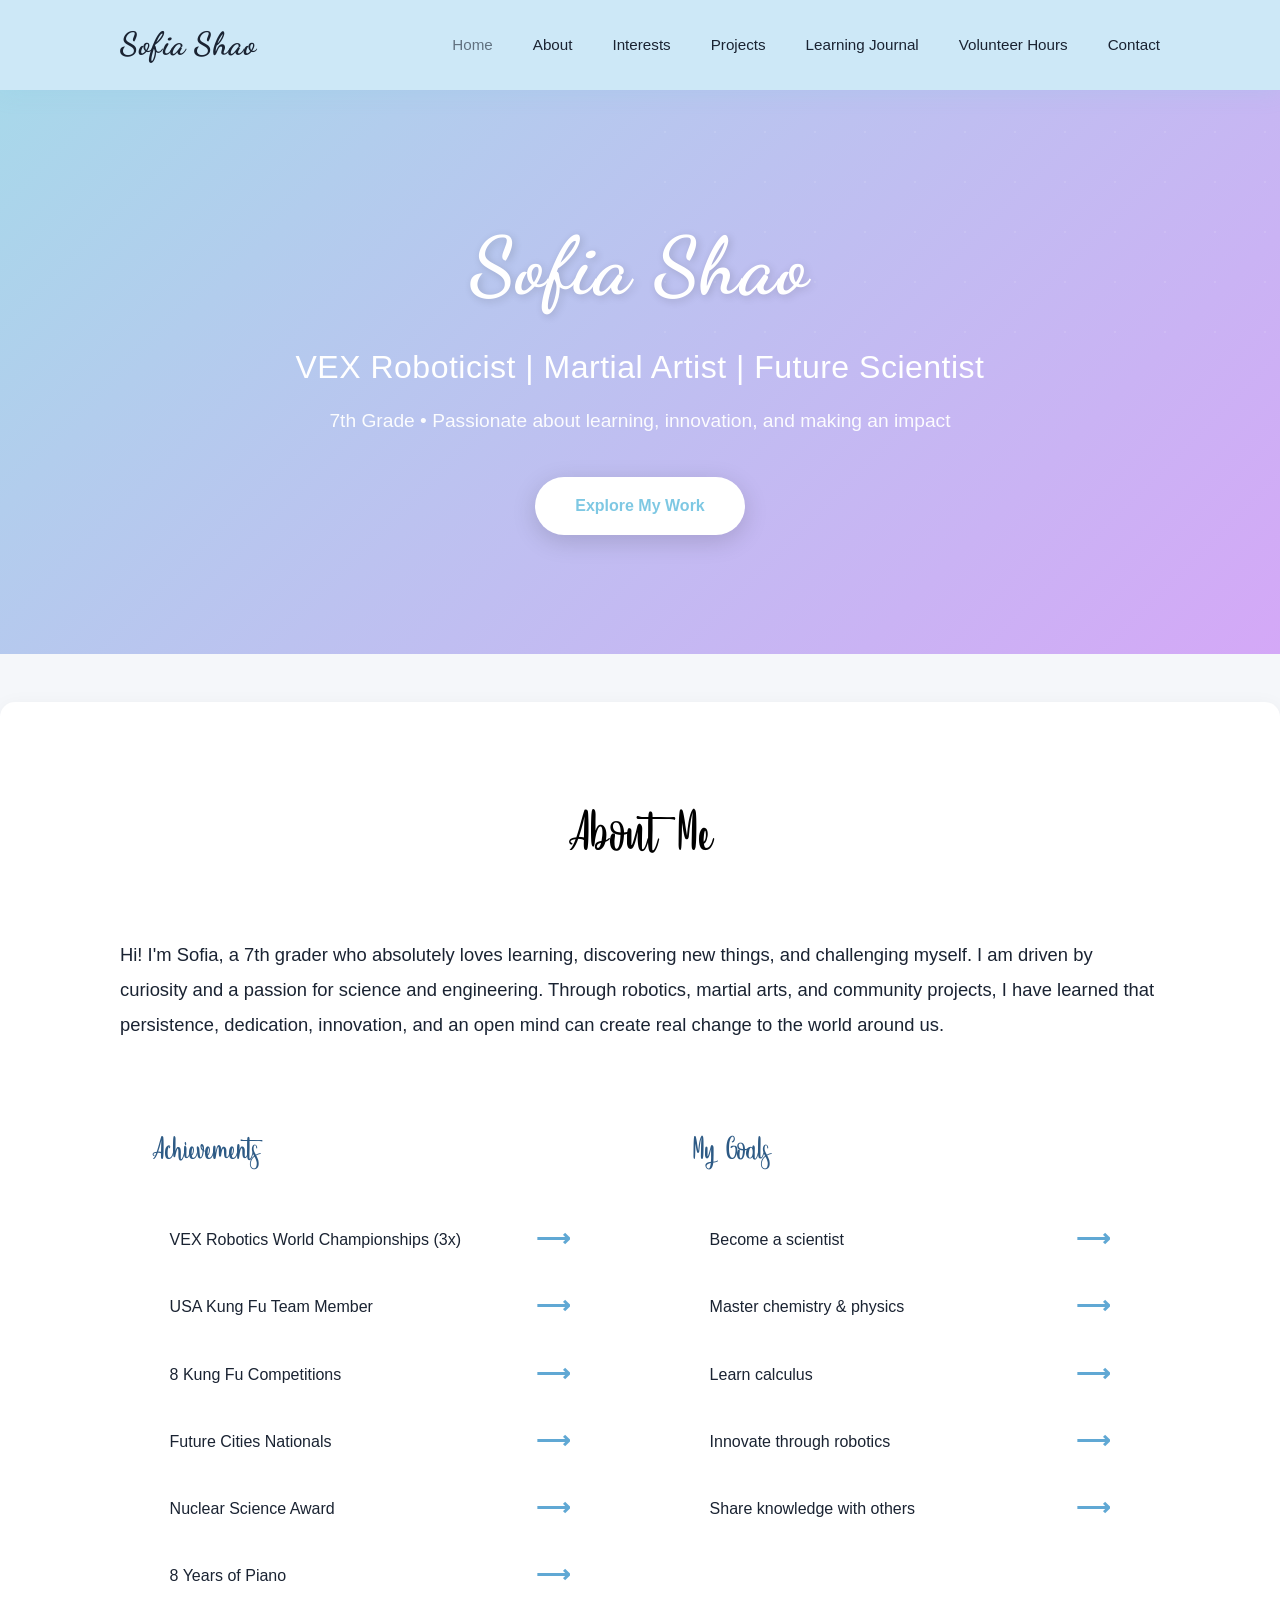
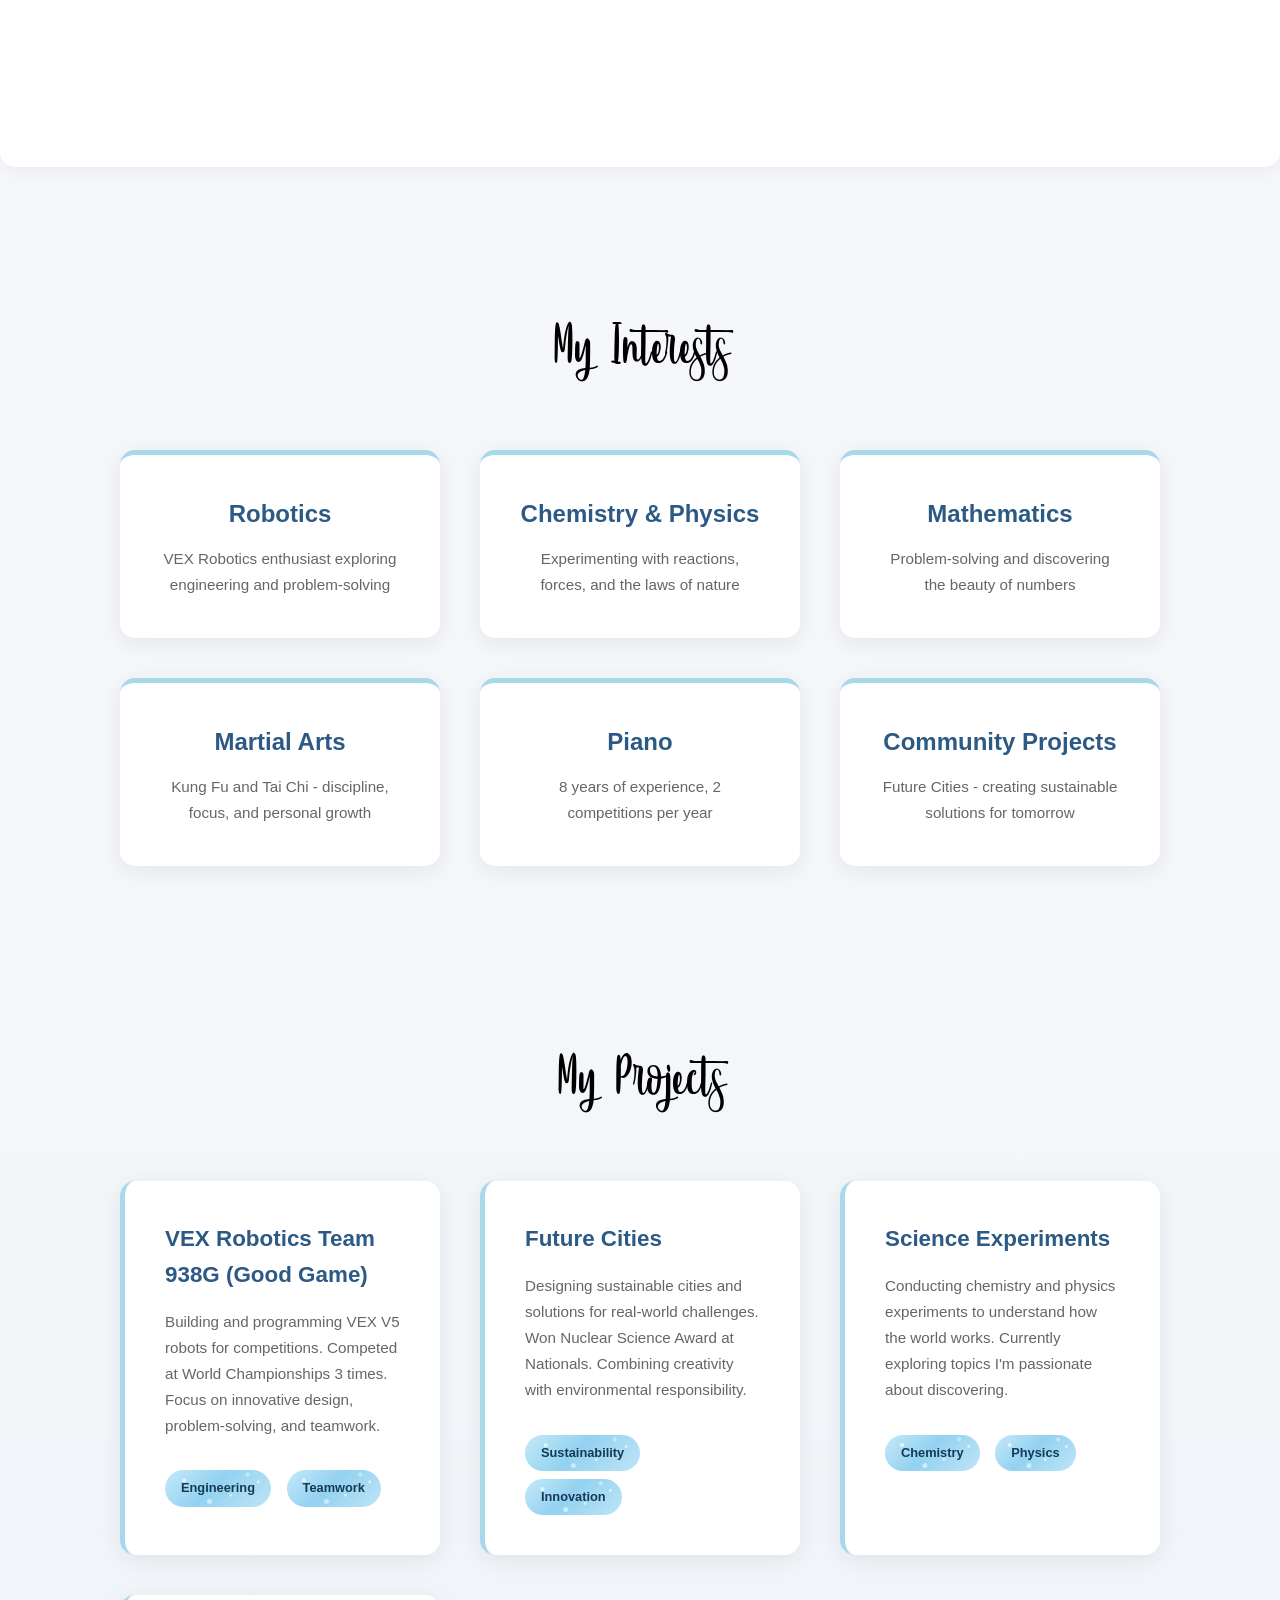
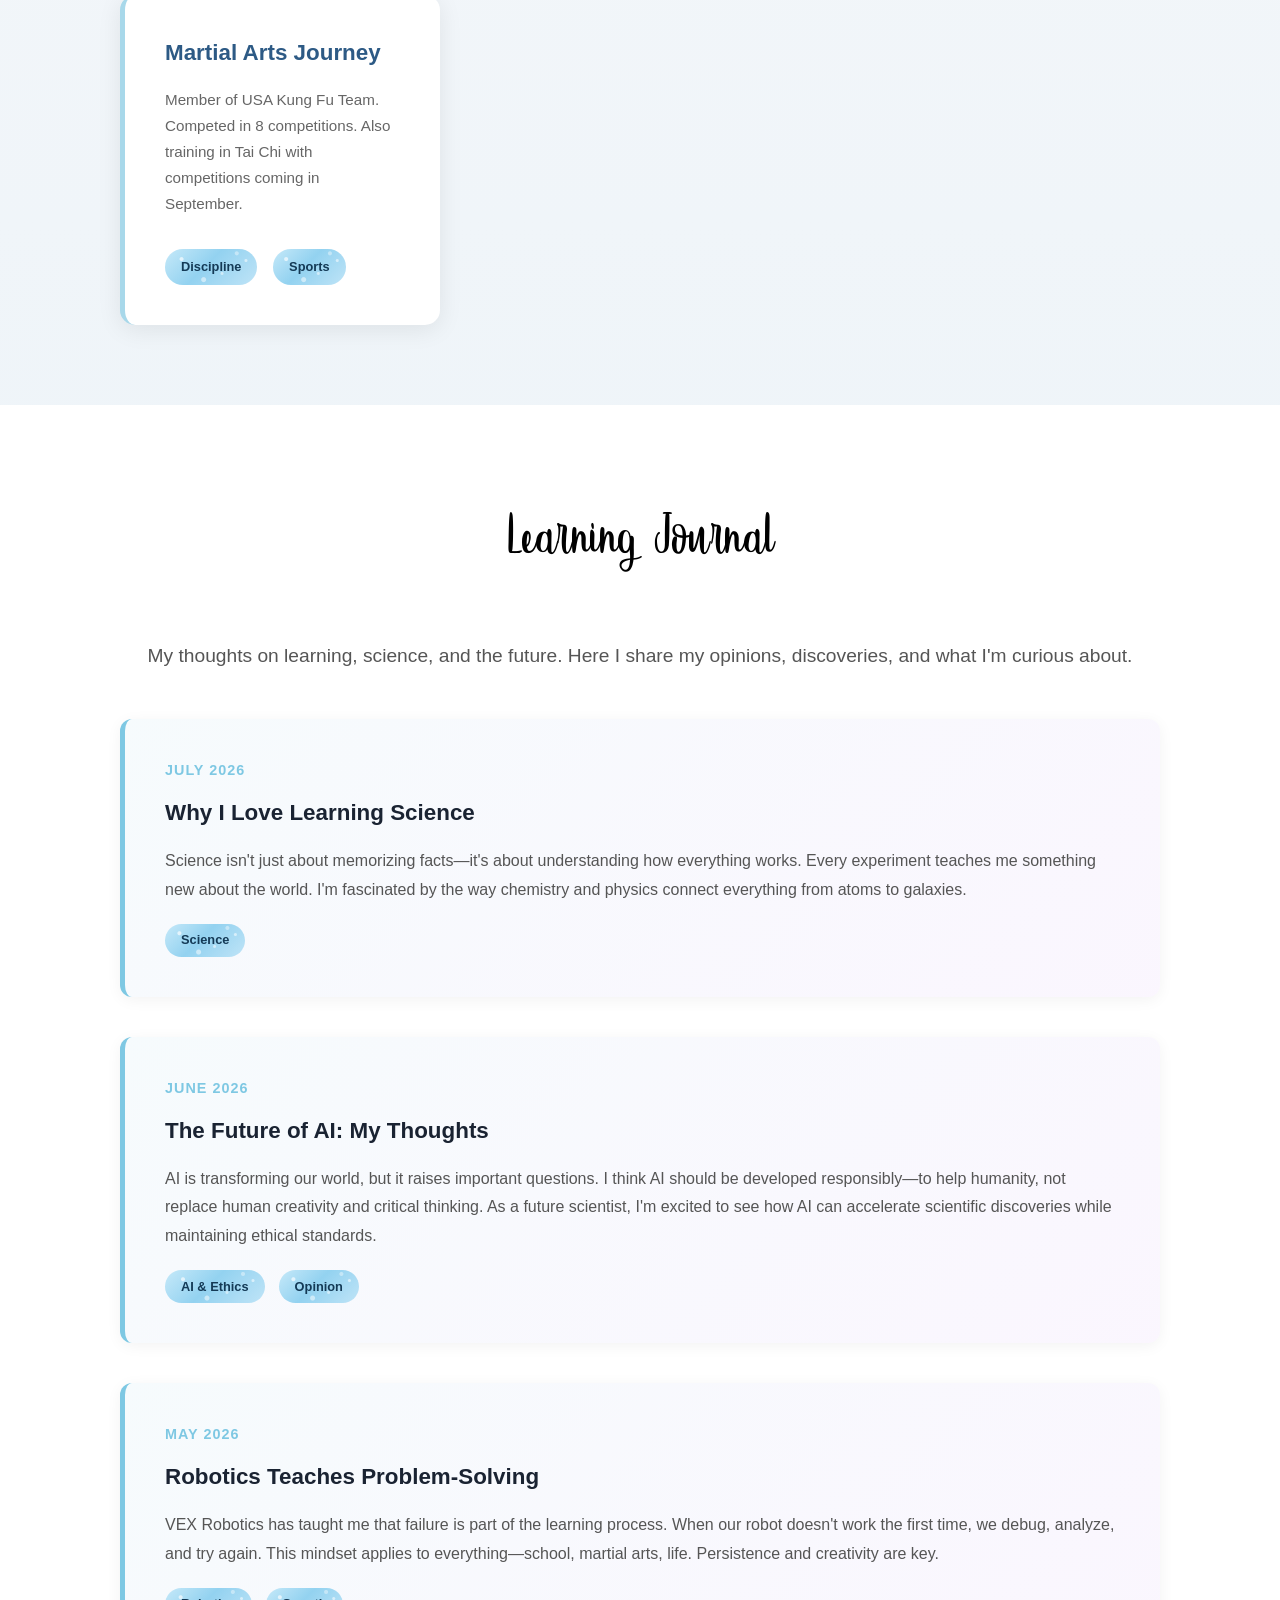
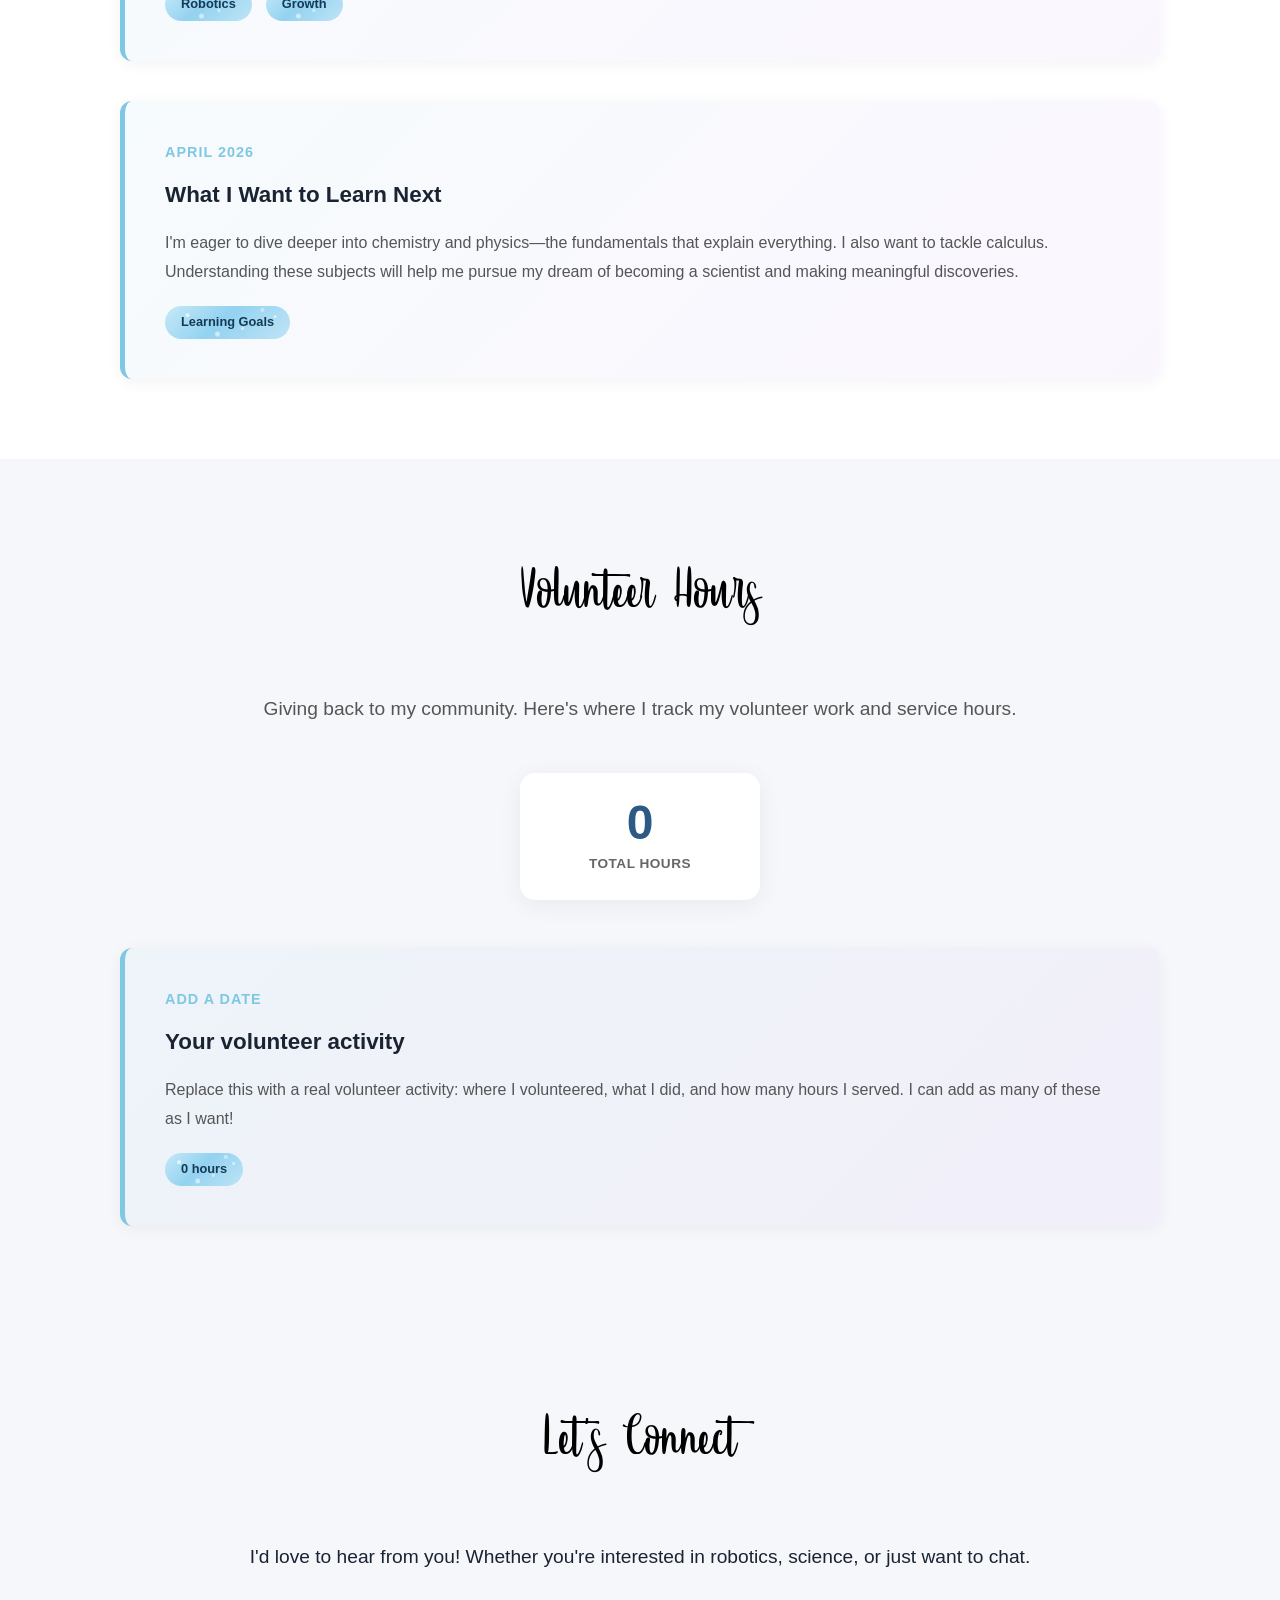
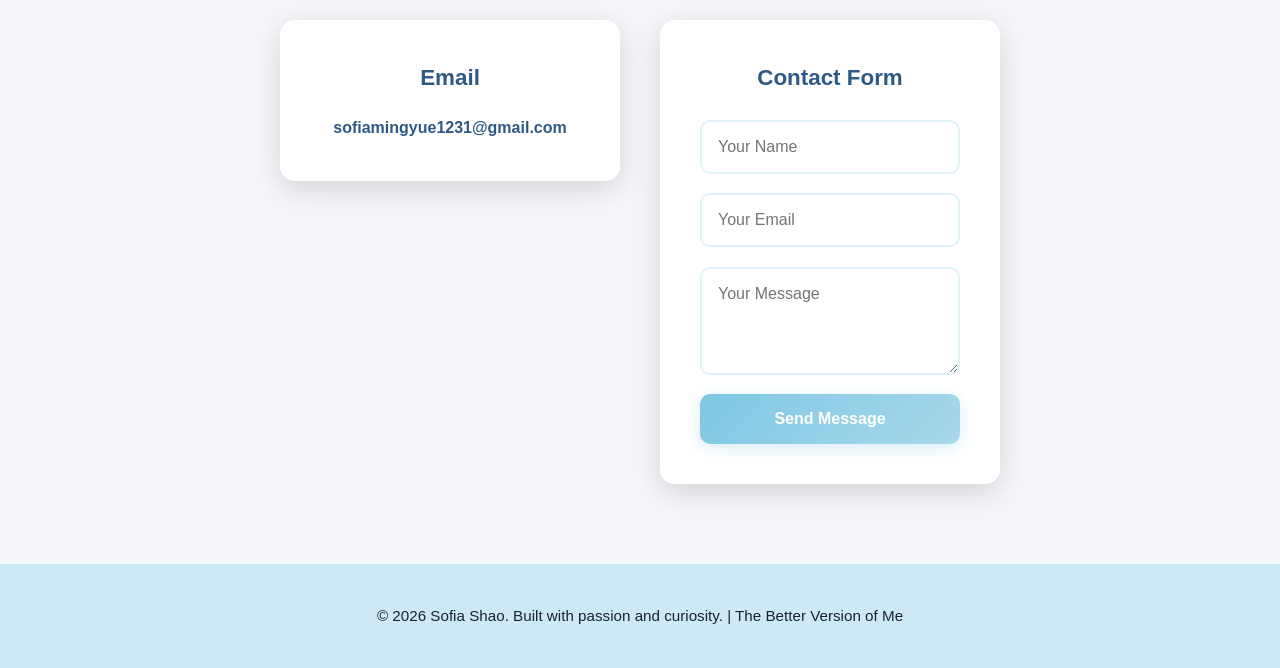
==== commit a1bb3a1b: "Remove exclamation mark from Let's Connect title Co-Authored-By: Claude Opus 4.8 <noreply@anthropic." ====
--- a/index.html
+++ b/index.html
@@ -210,7 +210,7 @@
     <!-- CONTACT SECTION -->
     <section id="contact" class="contact">
         <div class="container">
-            <h2 class="section-title">Let's Connect!</h2>
+            <h2 class="section-title">Let's Connect</h2>
             <p class="contact-intro">I'd love to hear from you! Whether you're interested in robotics, science, or just want to chat.</p>
             
             <div class="contact-methods">
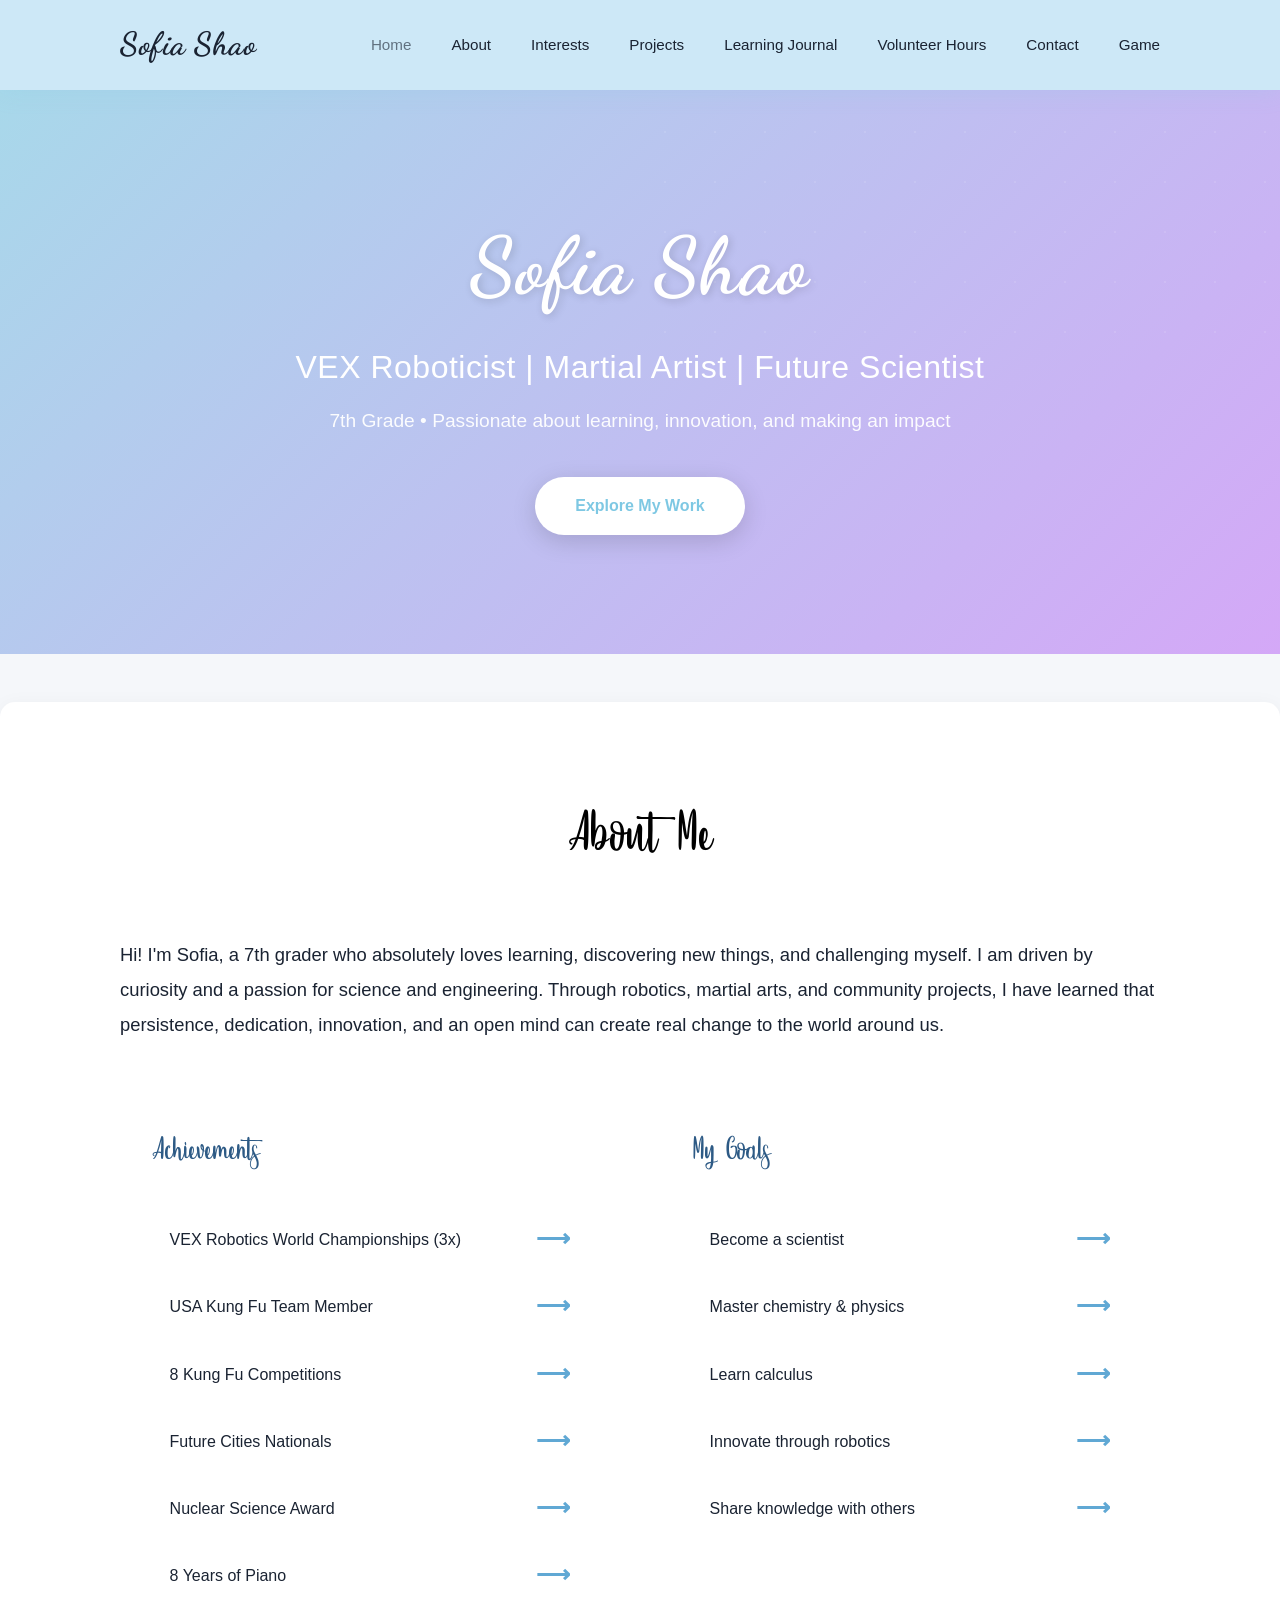
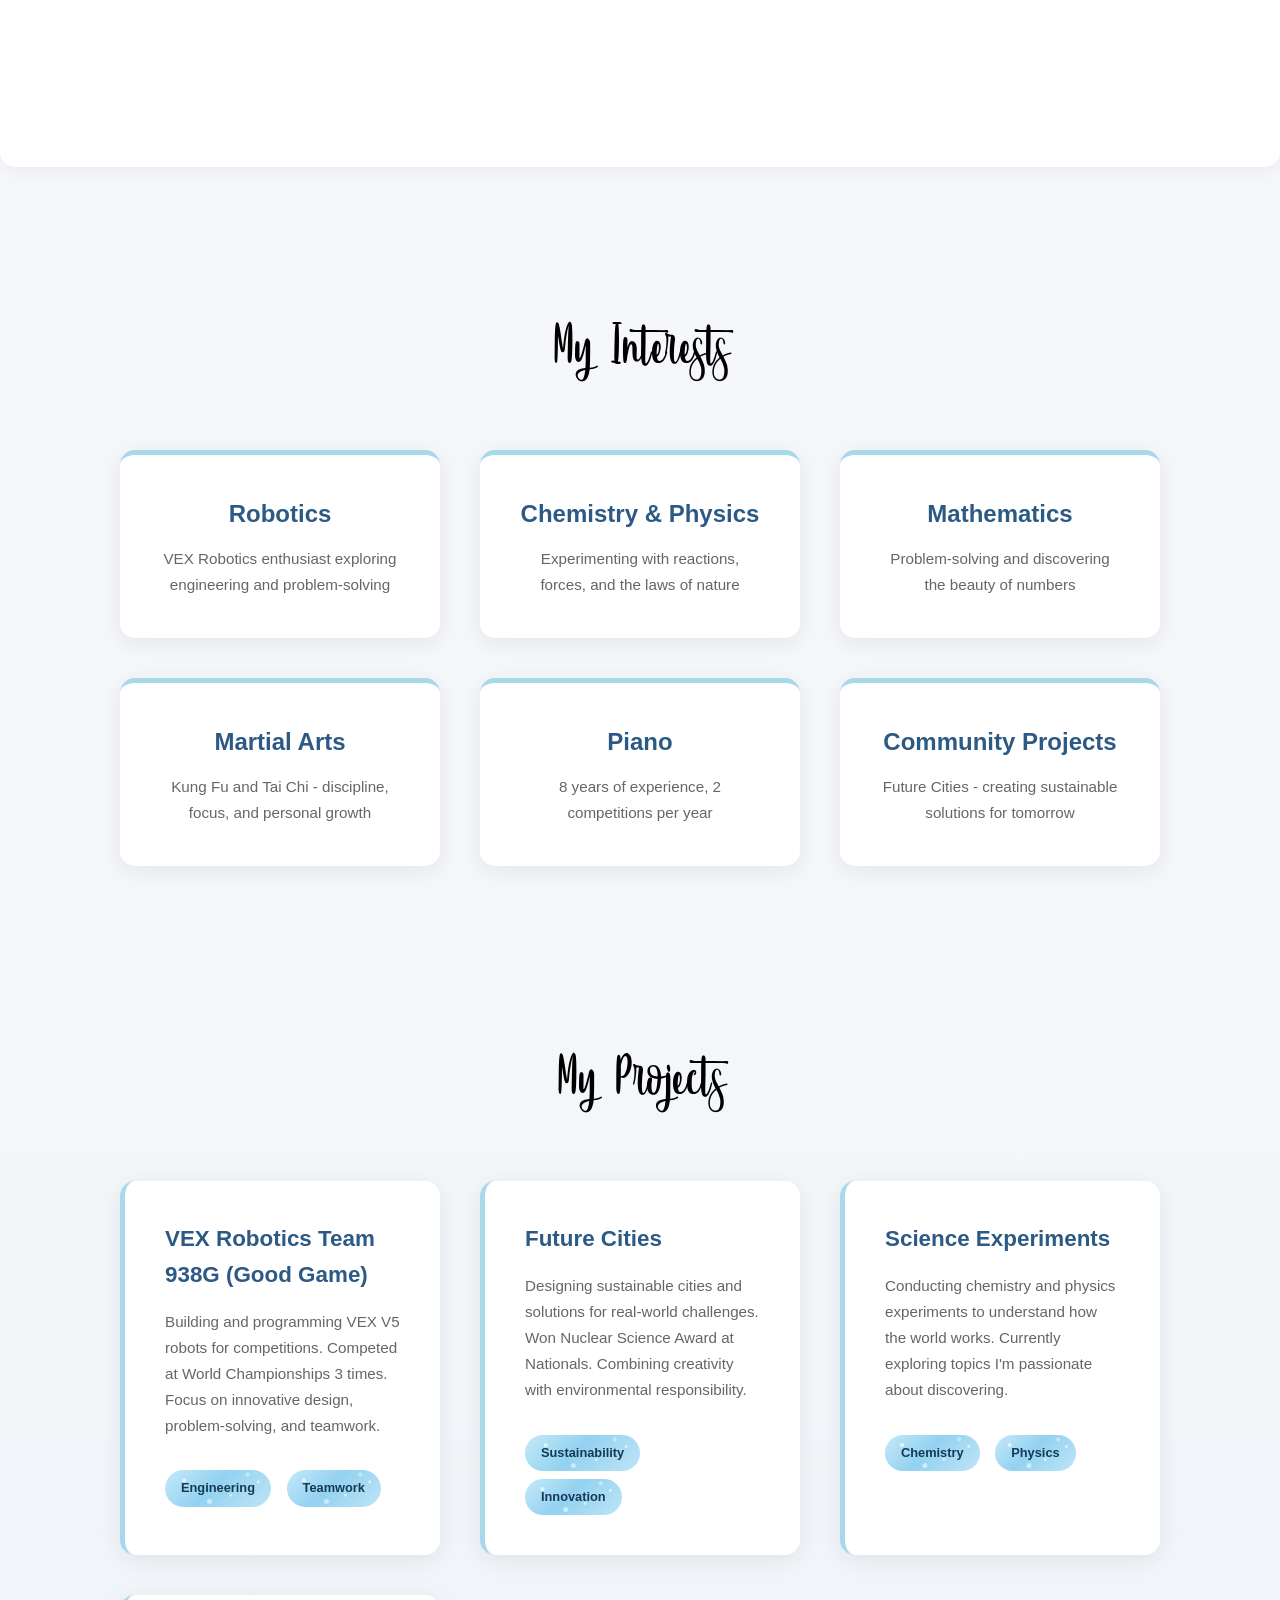
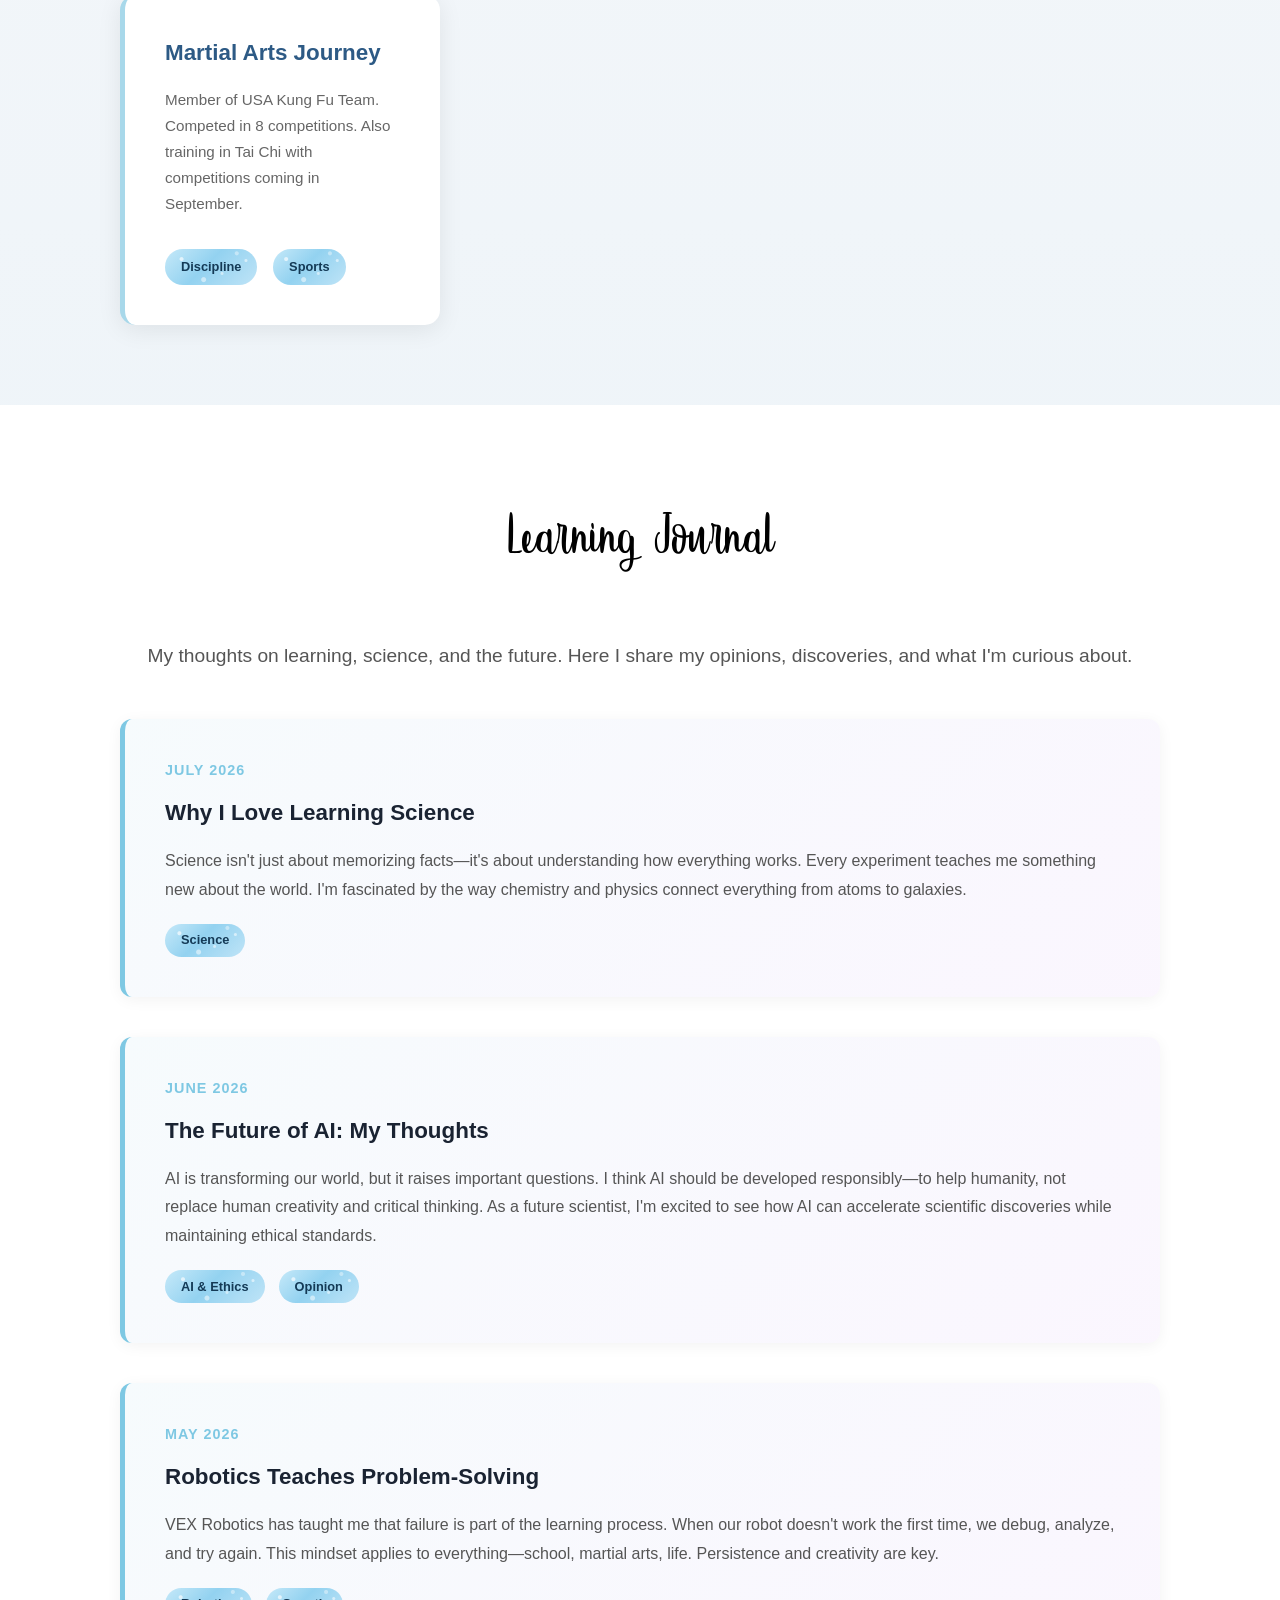
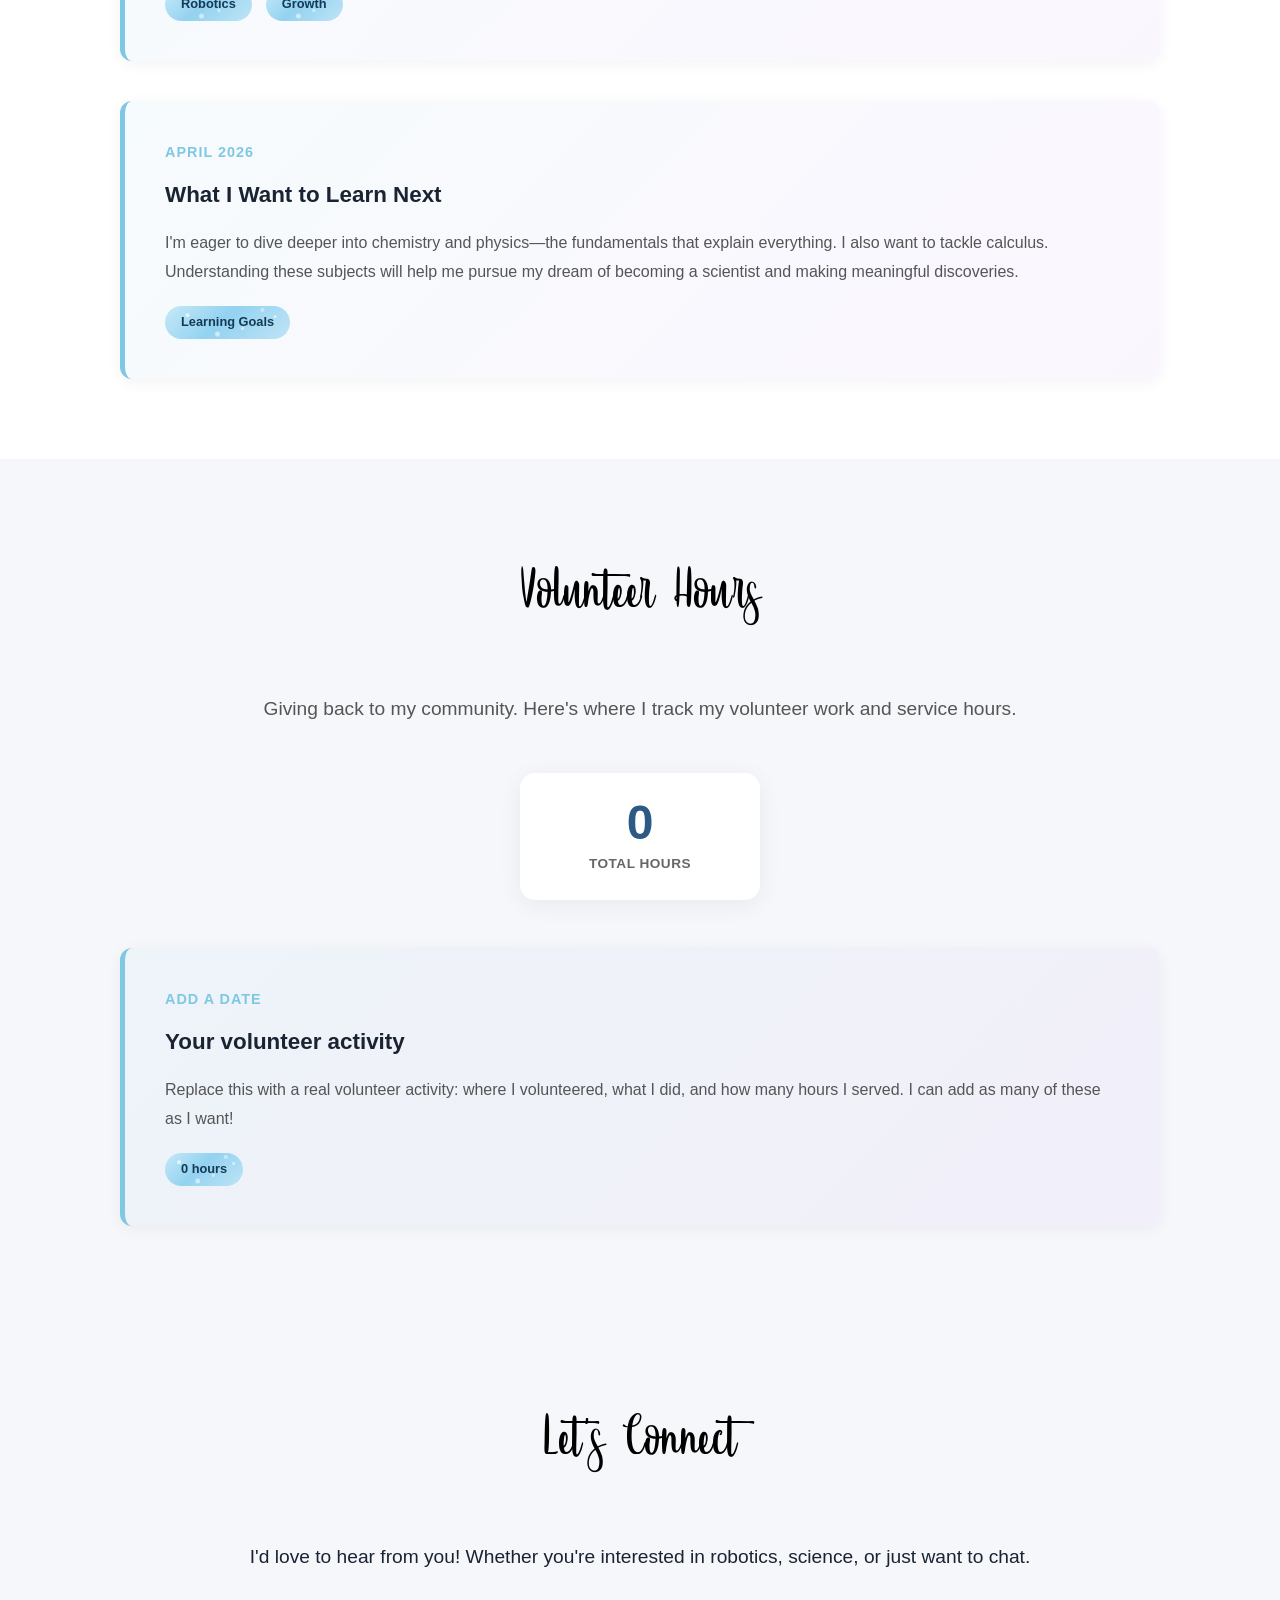
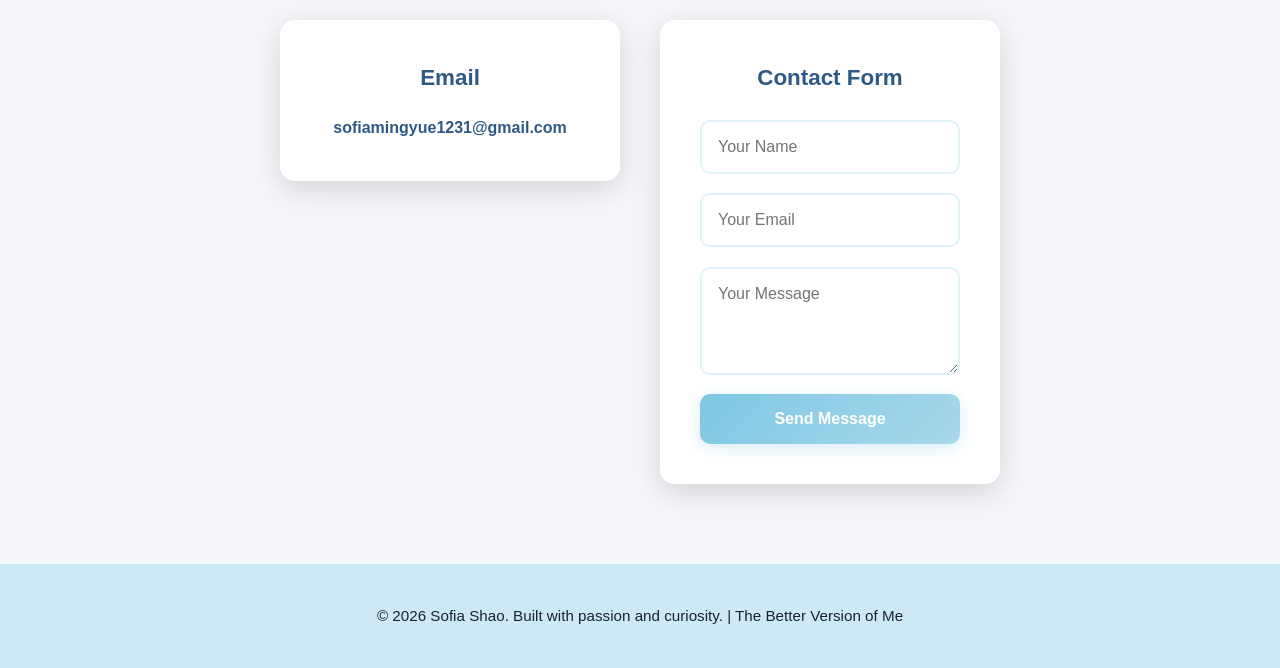
==== commit 22463df1: "Add 'Laboratory Mess' chemistry game and link it from the nav - New self-contained laboratory-mess.h" ====
--- a/index.html
+++ b/index.html
@@ -19,6 +19,7 @@
                 <li><a href="#journal">Learning Journal</a></li>
                 <li><a href="#volunteer">Volunteer Hours</a></li>
                 <li><a href="#contact">Contact</a></li>
+                <li><a href="laboratory-mess.html">Game</a></li>
             </ul>
         </div>
     </nav>
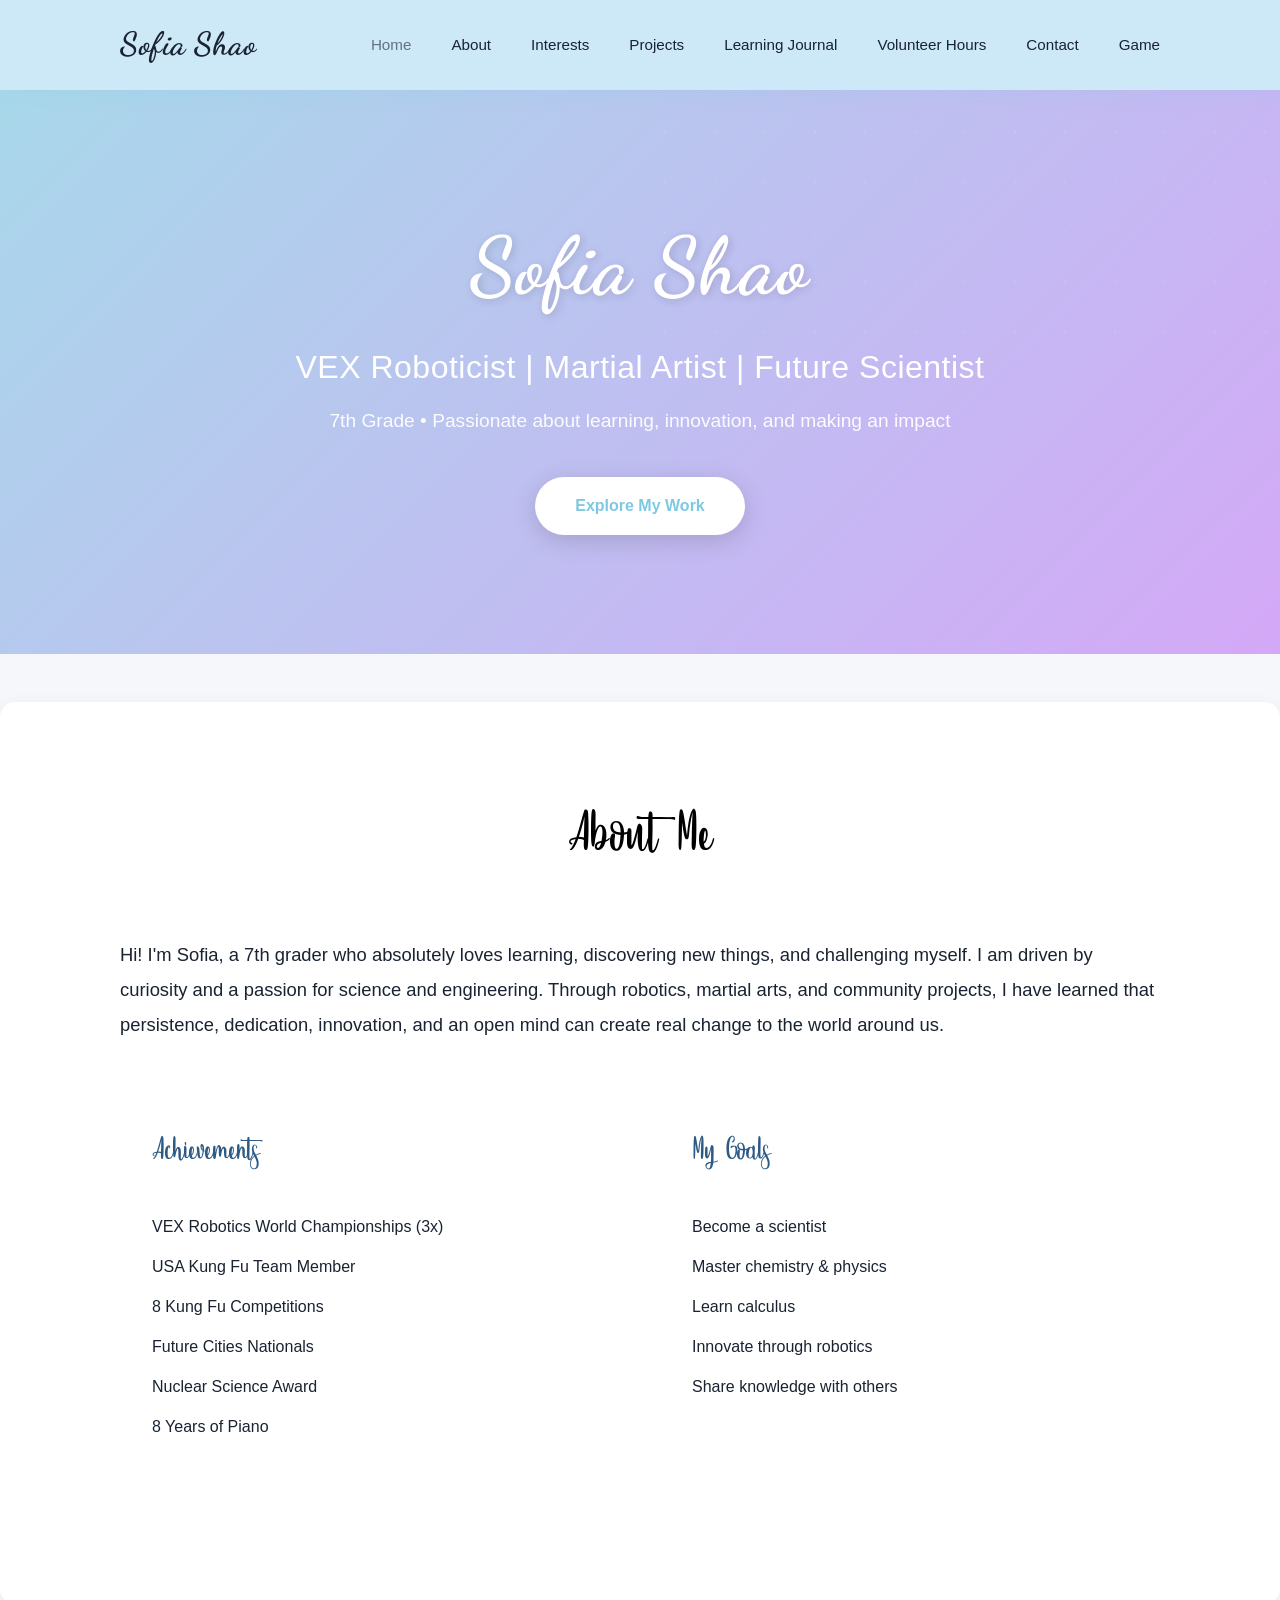
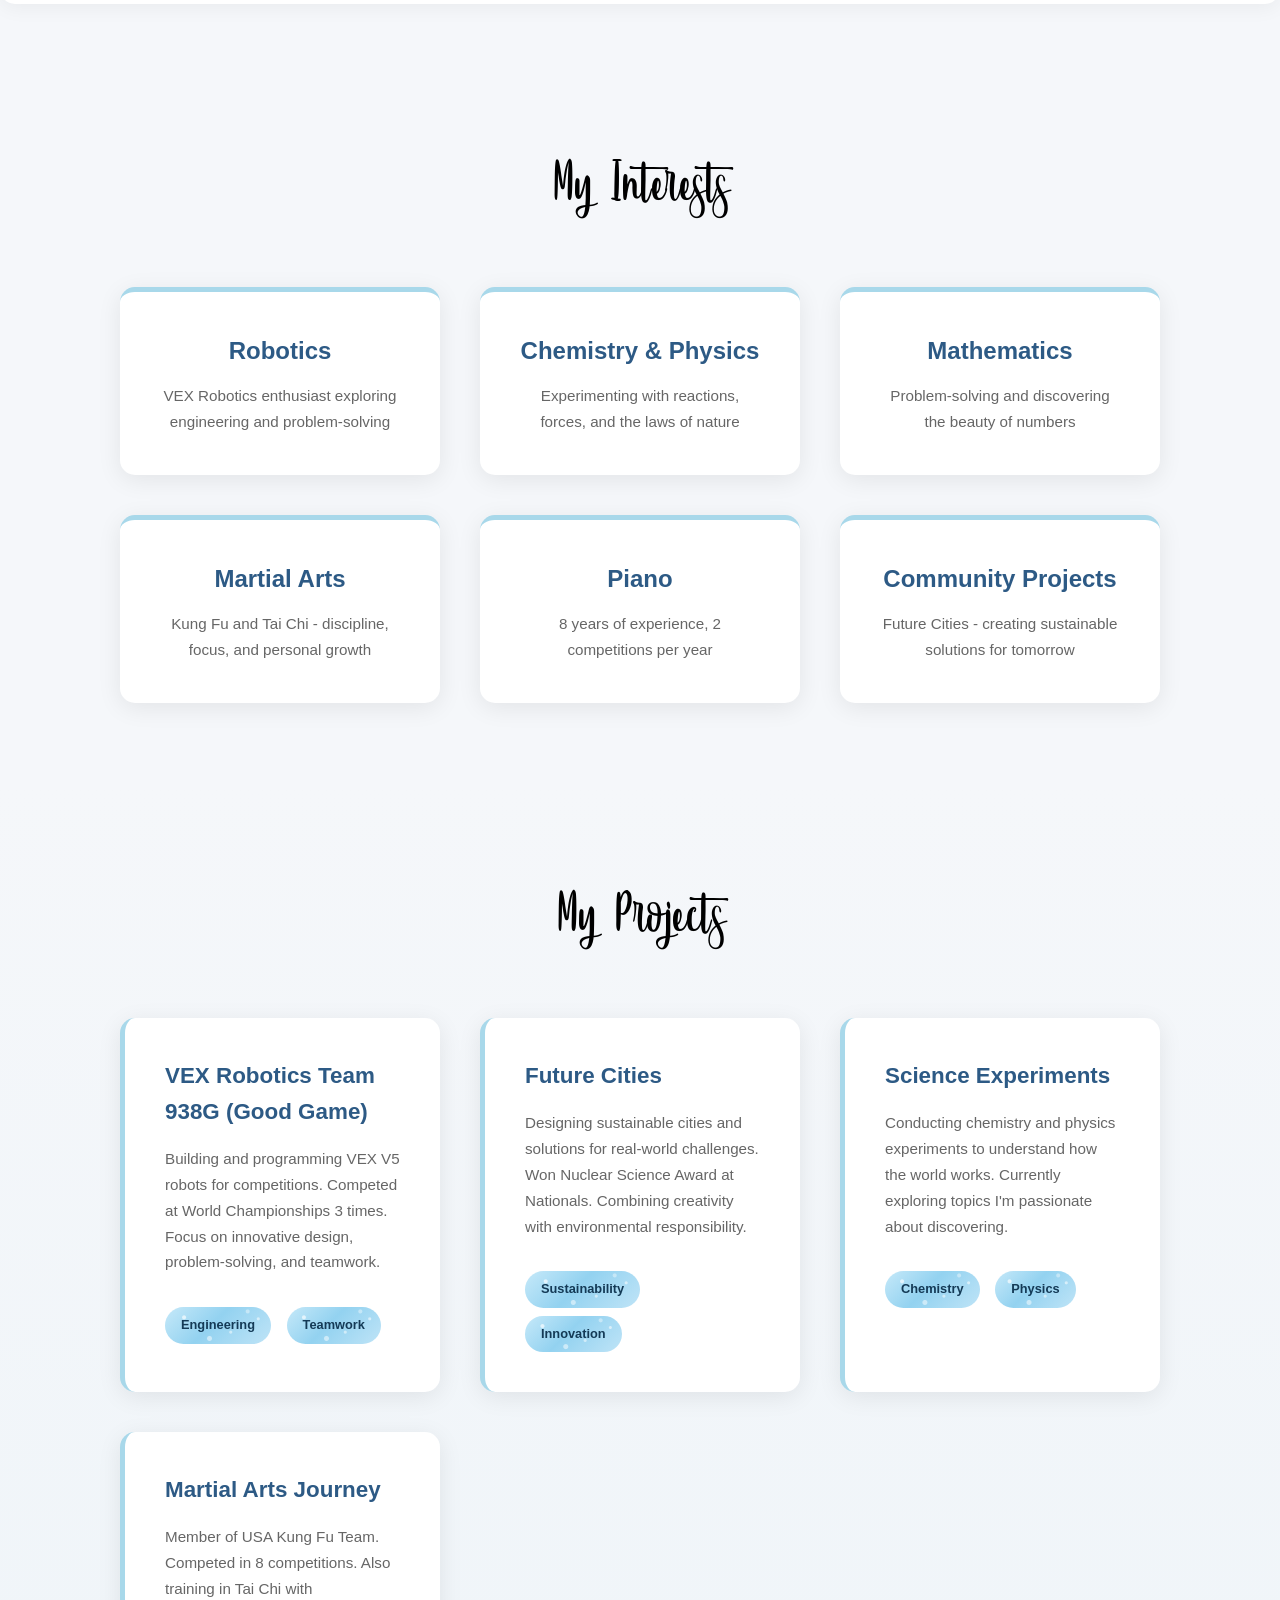
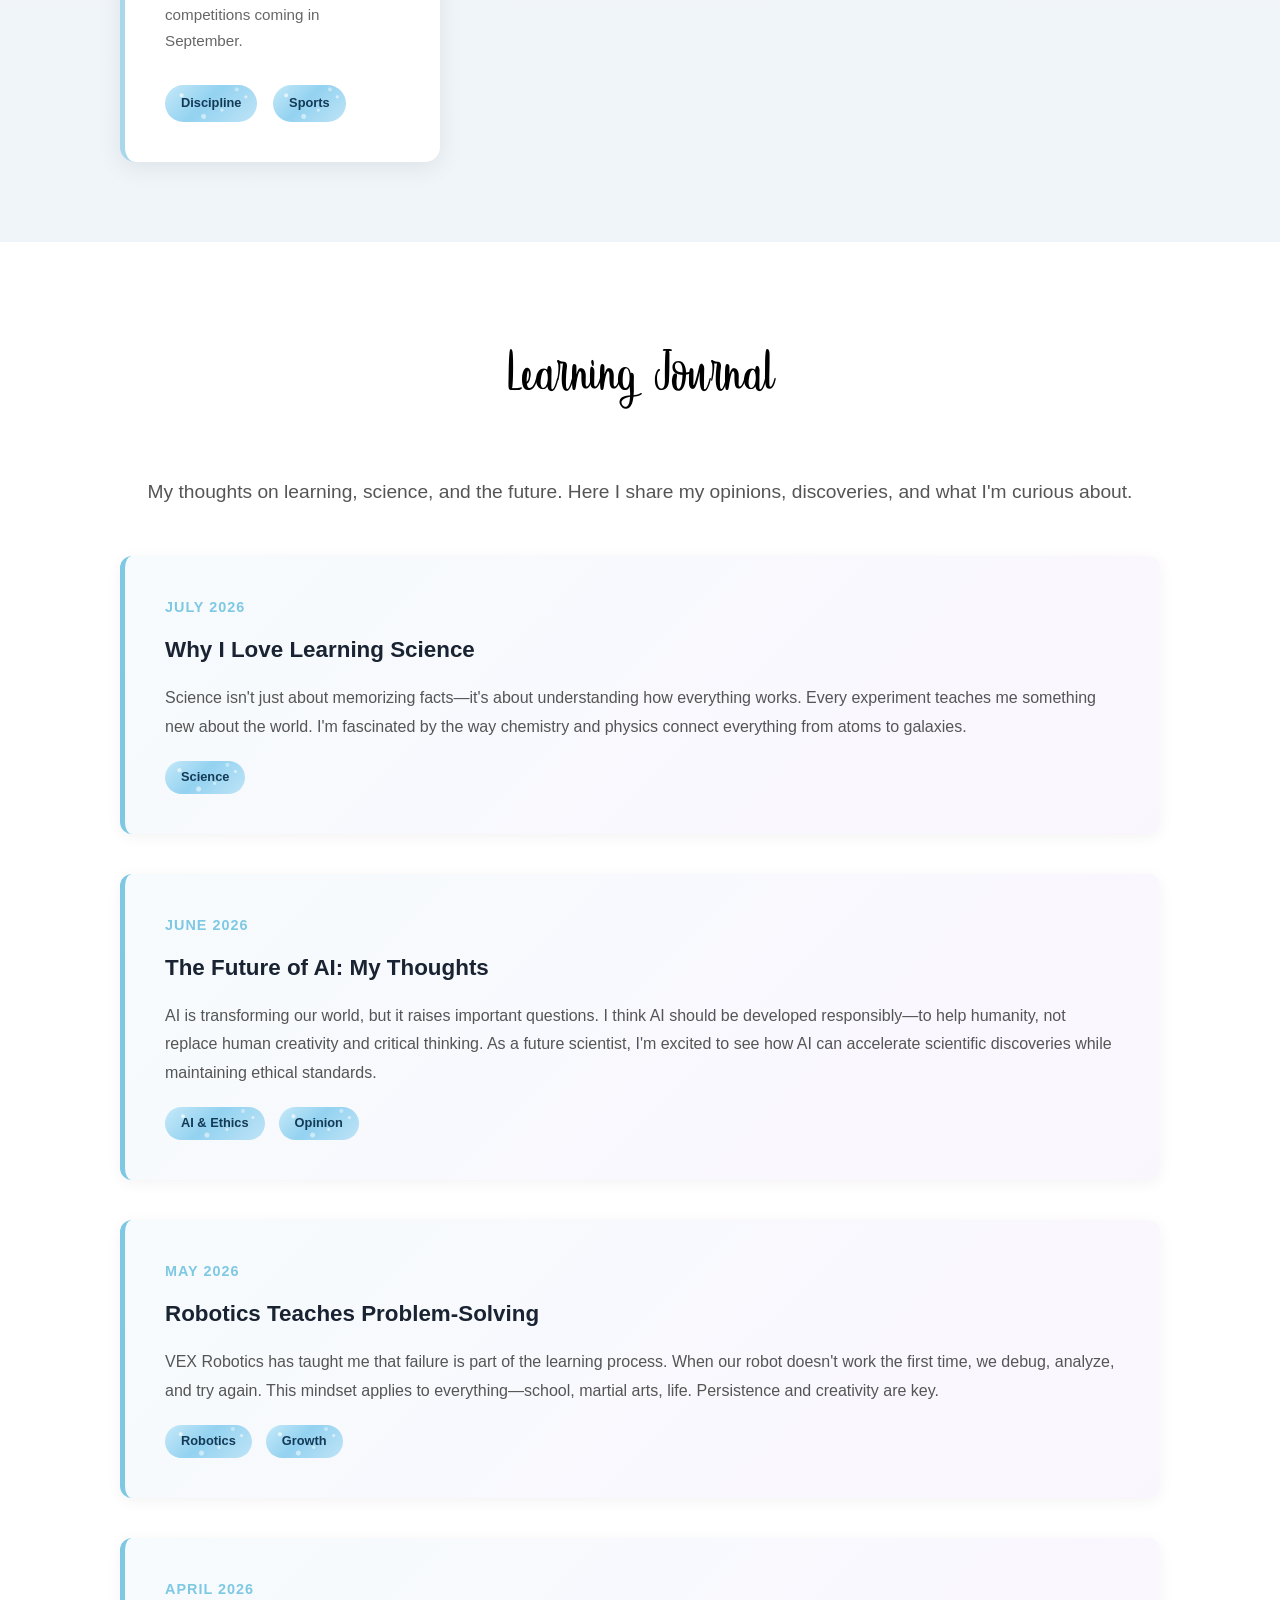
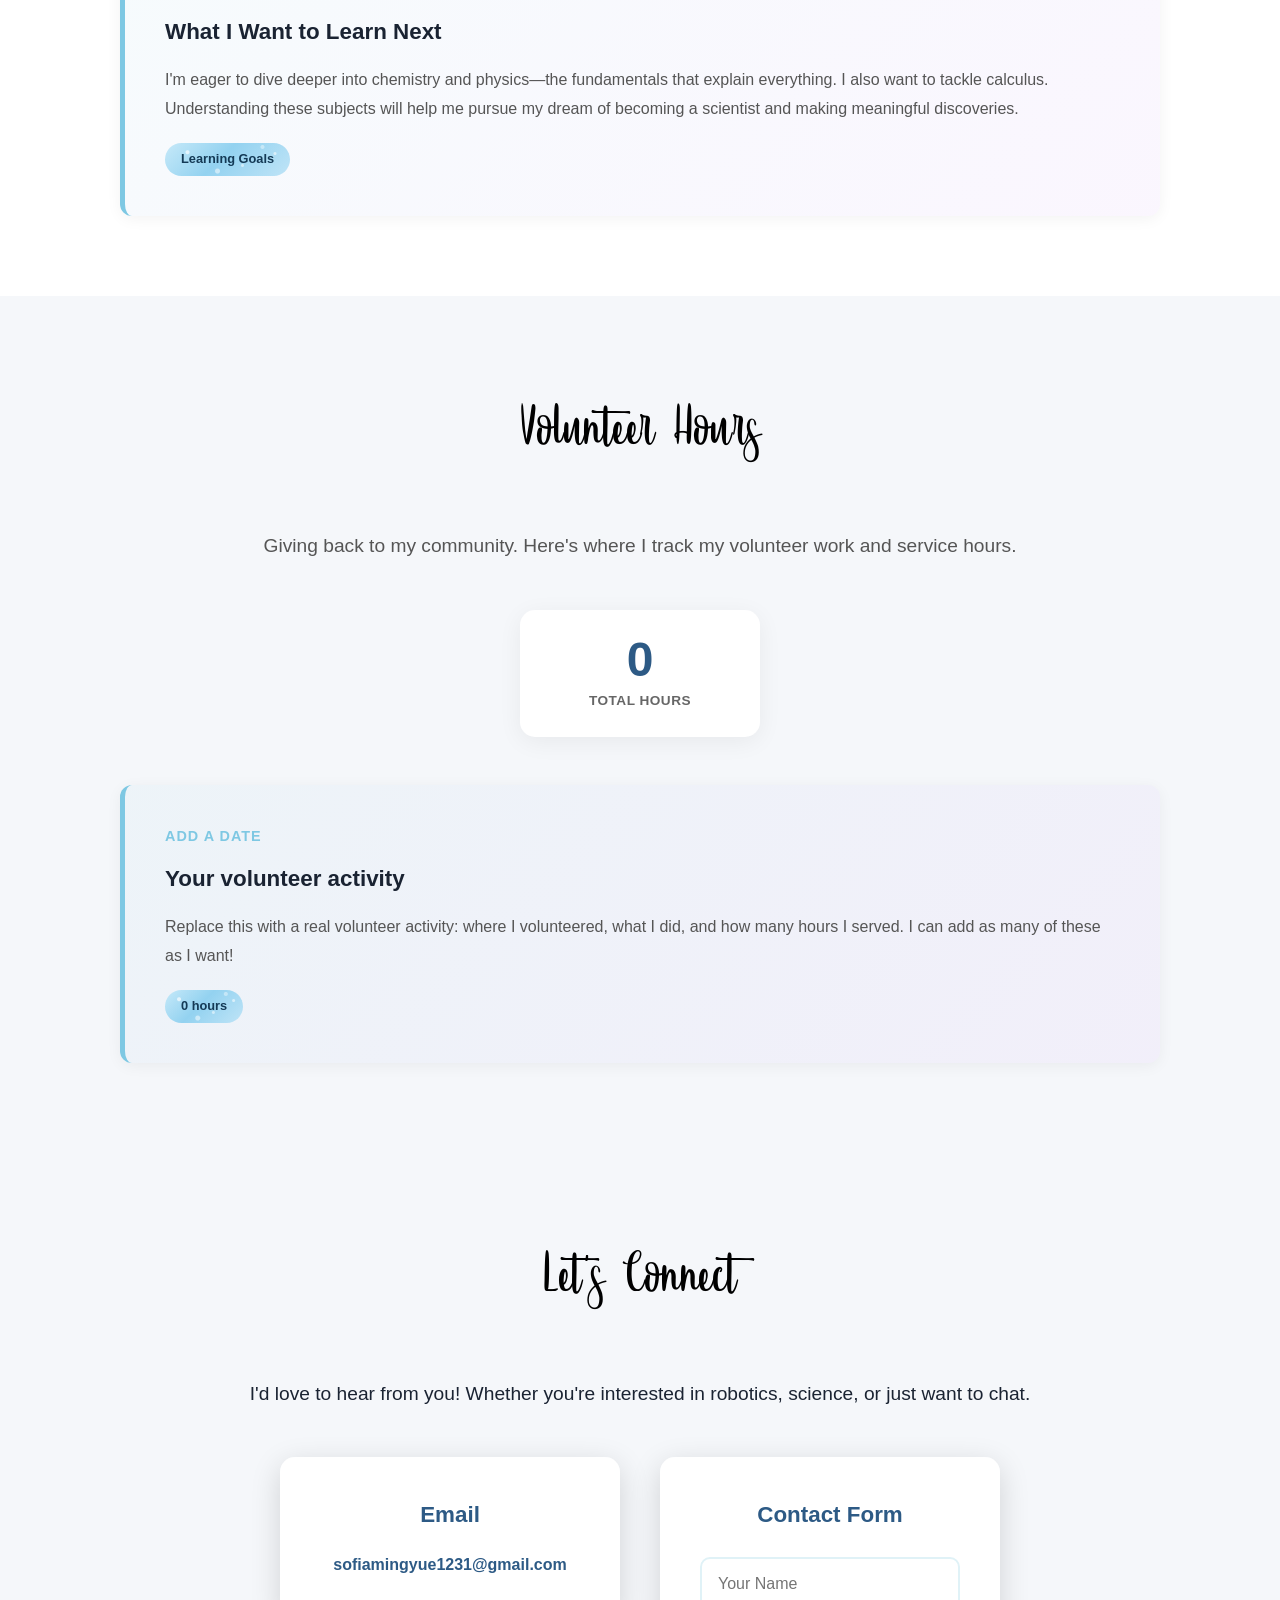
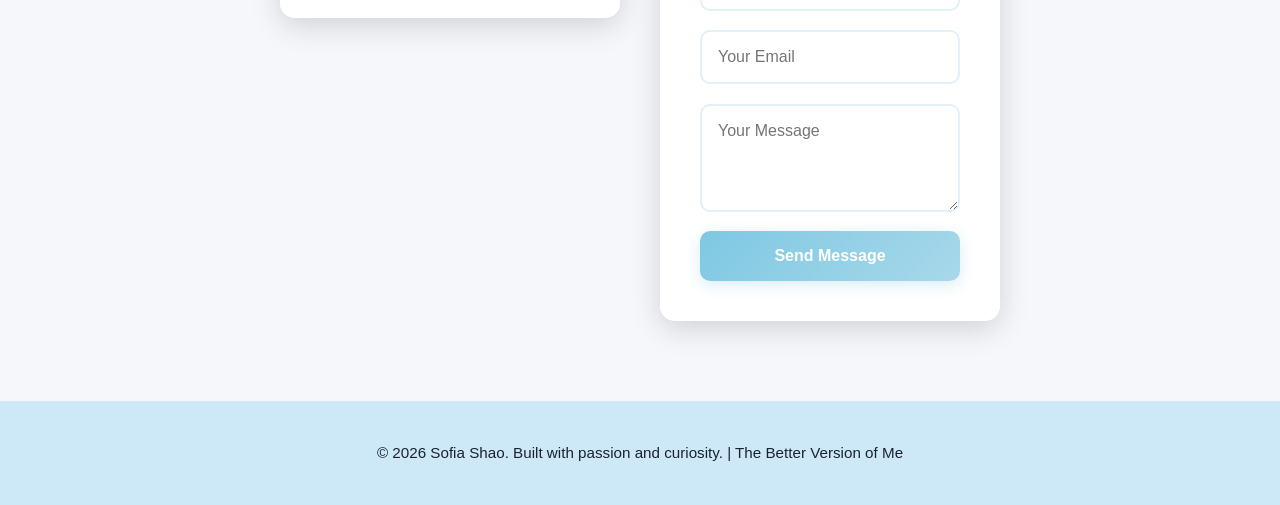
==== commit 21438f0b: "Remove the clickable 'learn more' detail-page links from Achievements and My Goals Convert the achie" ====
--- a/index.html
+++ b/index.html
@@ -19,7 +19,7 @@
                 <li><a href="#journal">Learning Journal</a></li>
                 <li><a href="#volunteer">Volunteer Hours</a></li>
                 <li><a href="#contact">Contact</a></li>
-                <li><a href="laboratory-mess.html">Game</a></li>
+                <li><a href="chemimix.html">Game</a></li>
             </ul>
         </div>
     </nav>
@@ -44,25 +44,23 @@
                 <div class="highlights">
                     <div class="highlight-box">
                         <h3>Achievements</h3>
-                        <!-- Each item links to its own detail page in the details/ folder -->
                         <ul>
-                            <li><a href="details/vex-robotics.html">VEX Robotics World Championships (3x)</a></li>
-                            <li><a href="details/usa-kung-fu-team.html">USA Kung Fu Team Member</a></li>
-                            <li><a href="details/kung-fu-competitions.html">8 Kung Fu Competitions</a></li>
-                            <li><a href="details/future-cities.html">Future Cities Nationals</a></li>
-                            <li><a href="details/nuclear-science-award.html">Nuclear Science Award</a></li>
-                            <li><a href="details/piano.html">8 Years of Piano</a></li>
+                            <li>VEX Robotics World Championships (3x)</li>
+                            <li>USA Kung Fu Team Member</li>
+                            <li>8 Kung Fu Competitions</li>
+                            <li>Future Cities Nationals</li>
+                            <li>Nuclear Science Award</li>
+                            <li>8 Years of Piano</li>
                         </ul>
                     </div>
                     <div class="highlight-box">
                         <h3>My Goals</h3>
-                        <!-- Each item links to its own detail page in the details/ folder -->
                         <ul>
-                            <li><a href="details/goal-scientist.html">Become a scientist</a></li>
-                            <li><a href="details/goal-chemistry-physics.html">Master chemistry & physics</a></li>
-                            <li><a href="details/goal-calculus.html">Learn calculus</a></li>
-                            <li><a href="details/goal-robotics.html">Innovate through robotics</a></li>
-                            <li><a href="details/goal-share-knowledge.html">Share knowledge with others</a></li>
+                            <li>Become a scientist</li>
+                            <li>Master chemistry &amp; physics</li>
+                            <li>Learn calculus</li>
+                            <li>Innovate through robotics</li>
+                            <li>Share knowledge with others</li>
                         </ul>
                     </div>
                 </div>
